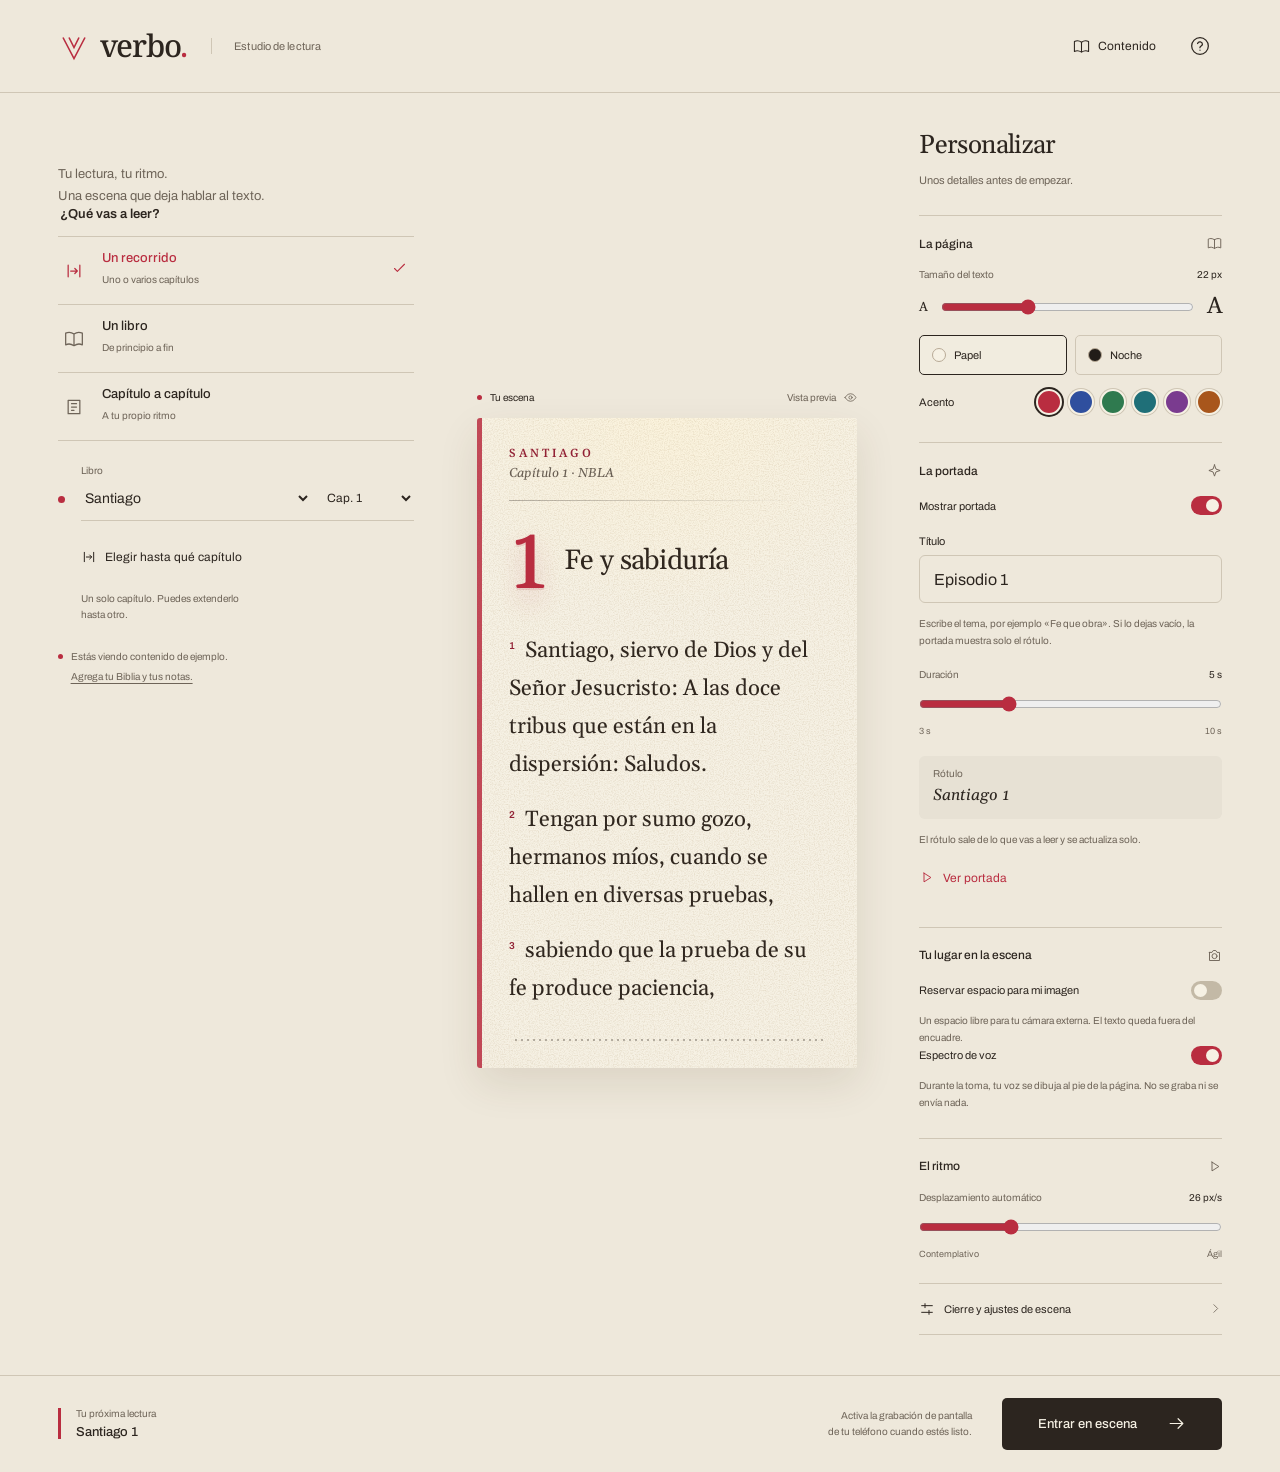
==== index.html @ 48a7d56b "feat: espectro de voz al pie y progreso en la cabecera Co-Authored-By: Claude Sonnet 5.5 <noreply@an" ====
<!doctype html><html lang="es" data-beasties-container><head><meta charset="utf-8"><title>Verbo — Estudio de lectura</title><base href="./"><meta name="viewport" content="width=device-width,initial-scale=1,viewport-fit=cover"><meta name="theme-color" content="#f6f1e4"><meta name="description" content="Prepara tu pasaje. Dale voz a la Palabra. Un estudio de lectura bíblica para tus videos."><link rel="icon" type="image/svg+xml" href="favicon.svg"><link rel="manifest" href="manifest.webmanifest"><link rel="apple-touch-icon" href="icon-180.png"><meta name="mobile-web-app-capable" content="yes"><meta name="apple-mobile-web-app-capable" content="yes"><meta name="apple-mobile-web-app-status-bar-style" content="black-translucent"><meta name="apple-mobile-web-app-title" content="Verbo"><style>:root{--paper:#f6f1e4;--ground:#eee8db;--panel:#e8e1d1;--ink:#2c251f;--muted:#6e6458;--red:#b92d40;--red-dark:#922235;--red-night:#e17581;--red-night-soft:#f2a0a9;--red-night-num:#f8b6bd;--rule:#cfc6b5;--gold:#bc8c31;--ui:"Archivo",Arial,sans-serif;--serif:"Gelasio",Georgia,serif;--display:"Noto Serif",Georgia,serif;--hebrew:"Noto Serif Hebrew","Noto Serif",Georgia,serif;--ease:cubic-bezier(.16,1,.3,1);color-scheme:light;font-family:var(--ui);color:var(--ink);background:var(--ground);font-synthesis:none;scrollbar-color:#b7aa96 var(--ground)}*{box-sizing:border-box}body{margin:0;-webkit-font-smoothing:antialiased}@media(prefers-reduced-motion:reduce){}@media(prefers-reduced-motion:reduce){*,*:before,*:after{animation:none!important;transition:none!important;scroll-behavior:auto!important}}</style><link rel="stylesheet" href="styles-ZHPUCOL4.css" media="print" onload="this.media='all'"><noscript><link rel="stylesheet" href="styles-ZHPUCOL4.css"></noscript></head><body><app-root></app-root><script src="main-DYTUU3TQ.js" type="module"></script></body></html>
---- styles-ZHPUCOL4.css ----
@font-face{font-family:"Noto Serif";font-style:normal;font-weight:100 900;font-display:swap;src:url("./media/noto-serif-latin-wght-normal-SE7LSV22.woff2") format("woff2");unicode-range:U+0000-00FF,U+0131,U+0152-0153,U+02BB-02BC,U+02C6,U+02DA,U+02DC,U+0304,U+0308,U+0329,U+2000-206F,U+20AC,U+2122,U+2191,U+2193,U+2212,U+2215,U+FEFF,U+FFFD}@font-face{font-family:"Noto Serif";font-style:normal;font-weight:100 900;font-display:swap;src:url("./media/noto-serif-greek-wght-normal-5PPLP64R.woff2") format("woff2");unicode-range:U+0370-0377,U+037A-037F,U+0384-038A,U+038C,U+038E-03A1,U+03A3-03FF}@font-face{font-family:"Noto Serif";font-style:normal;font-weight:100 900;font-display:swap;src:url("./media/noto-serif-greek-ext-wght-normal-QTA3JEB3.woff2") format("woff2");unicode-range:U+1F00-1FFF}@font-face{font-family:Archivo;font-style:normal;font-weight:100 900;font-stretch:62% 125%;font-display:swap;src:url("./media/archivo-latin-wdth-normal-R3FITQA7.woff2") format("woff2");unicode-range:U+0000-00FF,U+0131,U+0152-0153,U+02BB-02BC,U+02C6,U+02DA,U+02DC,U+0304,U+0308,U+0329,U+2000-206F,U+20AC,U+2122,U+2191,U+2193,U+2212,U+2215,U+FEFF,U+FFFD}@font-face{font-family:Gelasio;font-style:normal;font-weight:400;font-display:swap;src:url("./media/gelasio-latin-400-normal-KQNBTWJY.woff2") format("woff2");unicode-range:U+0000-00FF,U+0131,U+0152-0153,U+02BB-02BC,U+02C6,U+02DA,U+02DC,U+0304,U+0308,U+0329,U+2000-206F,U+20AC,U+2122,U+2191,U+2193,U+2212,U+2215,U+FEFF,U+FFFD}@font-face{font-family:Gelasio;font-style:normal;font-weight:400;font-display:swap;src:url("./media/gelasio-latin-ext-400-normal-OL4ZQ2QX.woff2") format("woff2");unicode-range:U+0100-02BA,U+02BD-02C5,U+02C7-02CC,U+02CE-02D7,U+02DD-02FF,U+0304,U+0308,U+0329,U+1D00-1DBF,U+1E00-1E9F,U+1EF2-1EFF,U+2020,U+20A0-20AB,U+20AD-20C0,U+2113,U+2C60-2C7F,U+A720-A7FF}@font-face{font-family:Gelasio;font-style:italic;font-weight:400;font-display:swap;src:url("./media/gelasio-latin-400-italic-H3NXEVYZ.woff2") format("woff2");unicode-range:U+0000-00FF,U+0131,U+0152-0153,U+02BB-02BC,U+02C6,U+02DA,U+02DC,U+0304,U+0308,U+0329,U+2000-206F,U+20AC,U+2122,U+2191,U+2193,U+2212,U+2215,U+FEFF,U+FFFD}@font-face{font-family:Gelasio;font-style:italic;font-weight:400;font-display:swap;src:url("./media/gelasio-latin-ext-400-italic-FOT74WO2.woff2") format("woff2");unicode-range:U+0100-02BA,U+02BD-02C5,U+02C7-02CC,U+02CE-02D7,U+02DD-02FF,U+0304,U+0308,U+0329,U+1D00-1DBF,U+1E00-1E9F,U+1EF2-1EFF,U+2020,U+20A0-20AB,U+20AD-20C0,U+2113,U+2C60-2C7F,U+A720-A7FF}@font-face{font-family:Gelasio;font-style:normal;font-weight:500 700;font-display:swap;src:url("./media/gelasio-latin-700-normal-DUEYCI6Z.woff2") format("woff2");unicode-range:U+0000-00FF,U+0131,U+0152-0153,U+02BB-02BC,U+02C6,U+02DA,U+02DC,U+0304,U+0308,U+0329,U+2000-206F,U+20AC,U+2122,U+2191,U+2193,U+2212,U+2215,U+FEFF,U+FFFD}@font-face{font-family:"Noto Serif Hebrew";font-style:normal;font-weight:100 900;font-display:swap;src:url("./media/noto-serif-hebrew-hebrew-wght-normal-XQ24VW7Z.woff2") format("woff2");unicode-range:U+0590-05FF,U+200C-2010,U+20AA,U+25CC,U+FB1D-FB4F}:root{--paper:#f6f1e4;--ground:#eee8db;--panel:#e8e1d1;--ink:#2c251f;--muted:#6e6458;--red:#b92d40;--red-dark:#922235;--red-night:#e17581;--red-night-soft:#f2a0a9;--red-night-num:#f8b6bd;--rule:#cfc6b5;--gold:#bc8c31;--ui:"Archivo",Arial,sans-serif;--serif:"Gelasio",Georgia,serif;--display:"Noto Serif",Georgia,serif;--hebrew:"Noto Serif Hebrew","Noto Serif",Georgia,serif;--ease:cubic-bezier(.16,1,.3,1);color-scheme:light;font-family:var(--ui);color:var(--ink);background:var(--ground);font-synthesis:none;scrollbar-color:#b7aa96 var(--ground)}*{box-sizing:border-box}body{margin:0;-webkit-font-smoothing:antialiased}button,input,select,textarea{font:inherit}button{color:inherit;border:0;background:none;padding:0;cursor:pointer;-webkit-tap-highlight-color:transparent}button:disabled{opacity:.4;cursor:not-allowed}a{color:inherit;text-underline-offset:4px}button,a,input,select,summary{touch-action:manipulation}button:focus-visible,a:focus-visible,input:focus-visible,select:focus-visible,summary:focus-visible,[tabindex]:focus-visible{outline:2px solid var(--red);outline-offset:4px}button:active:not(:disabled){transform:translateY(1px)}button{transition:background-color .18s,color .18s,transform .18s var(--ease)}::selection{background:#c88b3b45;color:var(--ink)}input{caret-color:var(--red);accent-color:var(--red)}p,h1,h2,h3{margin:0}h1,h2{text-wrap:balance}fieldset{margin:0;padding:0;border:0;min-width:0}select{appearance:auto;color:var(--ink);background:transparent;border:0;border-radius:0;cursor:pointer;min-height:44px;padding:0 20px 0 0;width:100%;font-size:14px}select option{background:var(--paper);color:var(--ink)}input[type=range]{width:100%;height:24px;margin:0;cursor:pointer;background:transparent;accent-color:var(--red)}input[type=checkbox]{width:17px;height:17px;margin:0;flex:none}input[type=text]{width:100%;min-height:48px;background:transparent;border:1px solid var(--rule);padding:10px 14px;border-radius:6px;color:var(--ink)}.icon-button{width:44px;height:44px;display:inline-flex;align-items:center;justify-content:center;border-radius:50%;flex:none}.icon-button:hover{background:#2c251f09}.text-button{display:inline-flex;align-items:center;justify-content:center;gap:9px;font-size:12px;min-height:44px}.text-button:hover{color:var(--red)}.primary{min-height:52px;padding:0 24px;display:inline-flex;align-items:center;justify-content:center;gap:30px;background:var(--ink);color:var(--paper);border-radius:5px;font-size:13px;font-weight:500}.primary:hover:not(:disabled){background:var(--red-dark)}.primary v-icon{width:19px;height:19px}.full-width{width:100%}.spacious{margin-top:24px!important}.studio{min-height:100dvh;display:flex;flex-direction:column}.studio-header{display:flex;align-items:center;justify-content:space-between;gap:24px;padding:24px 4.5%;border-bottom:1px solid var(--rule);min-height:90px}.brand{display:flex;align-items:center;gap:10px;color:var(--ink);text-decoration:none;font:500 31px/.9 var(--display);letter-spacing:-.04em}.brand-mark{width:32px;height:35px;color:var(--red);display:flex;align-items:center}.brand-mark svg{width:100%;height:100%}.brand-dot{color:var(--red)}.brand-description{font:400 11px/1.5 var(--ui);letter-spacing:.01em;border-left:1px solid var(--rule);margin-left:14px;padding-left:22px;color:var(--muted)}.studio-header nav{display:flex;align-items:center;gap:22px}.content-nav{gap:8px}.content-nav v-icon{width:17px;height:17px}.workbench{width:min(1310px,91%);margin:0 auto;flex:1;display:grid;grid-template-columns:minmax(250px,1fr) minmax(300px,380px) minmax(235px,.85fr);gap:clamp(32px,4.9vw,80px);align-items:center;padding:32px 0 40px}.prepare{align-self:start;padding-top:20px}h1{font:400 50px/1.12 var(--display);letter-spacing:-.035em}h1 em{font-family:var(--serif);font-weight:400;color:var(--red)}.intro{font:400 13px/1.7 var(--ui);color:var(--muted);margin-top:18px}.intro-art{height:105px;max-width:280px;margin:0 0 7px -25px}.mode-field legend{font-size:13px;font-weight:600;margin-bottom:15px}.reading-modes{display:flex;flex-direction:column;border-top:1px solid var(--rule)}.reading-modes>button{position:relative;display:grid;grid-template-columns:26px 1fr 22px;gap:4px 12px;text-align:left;padding:14px 6px;border-bottom:1px solid var(--rule);min-height:68px}.reading-modes>button>v-icon{grid-row:span 2;align-self:center;color:var(--muted);width:20px;height:20px}.reading-modes>button>span:not(.mode-check){font-size:13px;font-weight:500}.reading-modes>button>small{font-size:10px;color:var(--muted);grid-column:2}.reading-modes>button:hover{background:#f6f1e460}.reading-modes>button.selected>v-icon,.reading-modes>button.selected>span{color:var(--red)}.mode-check{position:absolute;right:6px;top:23px;color:var(--red)}.mode-check v-icon{width:17px;height:17px}.passage-fields{margin-top:24px}.passage-row{position:relative;display:flex;gap:16px;align-items:center}.passage-row+.passage-row{margin-top:10px}.route-dot{width:7px;height:7px;border-radius:50%;background:var(--red);flex:none;margin-top:12px}.end-dot{background:transparent;border:1px solid var(--red)}.passage-row:first-child:has(+.passage-row):after{content:"";position:absolute;left:3px;top:calc(50% + 13px);height:calc(100% - 5px);border-left:1px dashed #b8a791}.passage-field{min-width:0;flex:1}.range-add{margin:14px 0 0 23px;display:inline-flex;align-items:center;gap:8px;min-height:44px}.range-add v-icon{width:16px;height:16px}.range-remove{margin-top:12px;color:var(--muted)}.range-remove v-icon{width:16px;height:16px}.passage-field>label{display:block;font-size:10px;color:var(--muted)}.book-chapter{display:flex;gap:12px;border-bottom:1px solid var(--rule)}.book-chapter select:first-child{flex:1;min-width:0}.book-chapter select:nth-child(2){width:91px;flex:none;font-size:12px}.selection-note{font-size:10px;line-height:1.6;color:var(--muted);margin:12px 0 0 23px;max-width:29ch}.field-error{font-size:12px;line-height:1.5;color:var(--red-dark);margin:12px 0;padding:10px 12px;background:#bd30420a;border:1px solid #bd304244;border-radius:5px}.demo-note{display:flex;align-items:start;gap:8px;margin-top:26px;color:var(--muted);font-size:10px;line-height:1.6}.demo-note .status-dot{margin-top:5px}.demo-note button{display:block;text-decoration:underline;text-underline-offset:3px;min-height:24px}.status-dot{display:inline-block;flex:none;width:5px;height:5px;border-radius:50%;background:var(--red)}.stage-column{min-width:0;align-self:center}.preview-caption{display:flex;align-items:center;justify-content:space-between;color:var(--muted);font-size:10px;margin:0 0 14px}.preview-caption>span{display:flex;gap:8px;align-items:center}.preview-caption>span:first-child{color:var(--ink)}.preview-caption v-icon{width:13px;height:13px}.preview-frame{position:relative;height:min(650px,calc(100dvh - 245px));min-height:520px;background:var(--paper);box-shadow:0 16px 40px #4a36121c;border-radius:3px;overflow:hidden}.preview-footnote{display:flex;align-items:center;justify-content:center;gap:7px;text-align:center;font:400 10px/1.5 var(--ui);color:var(--muted);margin-top:18px}.preview-footnote v-icon{width:13px;height:13px;color:var(--gold)}.scene-settings{align-self:center;padding-top:4px}.scene-settings>h2{font:400 26px/1.3 var(--serif);letter-spacing:-.025em}.settings-intro{font-size:11px;color:var(--muted);margin-top:9px;line-height:1.5}.setting-group{margin-top:27px;border-top:1px solid var(--rule);padding-top:20px}.group-heading{display:flex;align-items:center;justify-content:space-between;margin-bottom:18px}.group-heading h3{font-size:12px;font-weight:500}.group-heading v-icon{width:15px;height:15px;color:var(--muted)}.range-label{display:flex;justify-content:space-between;align-items:center;gap:10px;font-size:10px;margin:0 0 12px;color:var(--muted)}output{color:var(--ink);font-size:10px;font-variant-numeric:tabular-nums;white-space:nowrap}.font-range{display:flex;align-items:center;gap:13px}.font-range>span:first-child{font:400 13px var(--serif)}.font-range>span:last-child{font:400 23px var(--serif)}.theme-choice{display:flex;gap:8px;margin-top:14px}.theme-choice button{display:flex;align-items:center;gap:8px;min-height:40px;flex:1;padding:8px 12px;font-size:11px;border:1px solid var(--rule);border-radius:5px}.theme-choice .selected{border-color:var(--ink);background:#f6f1e450}.theme-swatch{width:14px;height:14px;display:inline-block;border-radius:50%;border:1px solid #b8aa96}.paper-swatch{background:var(--paper)}.night-swatch{background:#211c18}.accent-choice{display:flex;align-items:center;justify-content:space-between;gap:12px;margin-top:14px;font-size:11px}.accent-swatches{display:flex;gap:6px}.accent-swatches button{width:26px;height:26px;padding:0;border-radius:50%;background:var(--swatch);border:2px solid var(--paper);box-shadow:0 0 0 1px var(--rule);cursor:pointer;transition:box-shadow .2s var(--ease)}.accent-swatches button.selected{box-shadow:0 0 0 2px var(--ink)}.switch-label{display:flex;align-items:center;justify-content:space-between;gap:16px;font-size:11px;line-height:1.5;cursor:pointer}.switch{appearance:none;width:31px!important;height:19px!important;background:#c3b9a6;border-radius:20px;position:relative;border:0;cursor:pointer}.switch:after{content:"";position:absolute;left:3px;top:3px;width:13px;height:13px;border-radius:50%;background:var(--paper);transition:transform .2s var(--ease)}.switch:checked{background:var(--red)}.switch:checked:after{transform:translate(12px)}.small-note{font-size:10px;line-height:1.7;color:var(--muted);margin-top:12px}.range-ends{display:flex;justify-content:space-between;margin-top:7px;color:var(--muted);font-size:9px}.more-settings{border-top:1px solid var(--rule);border-bottom:1px solid var(--rule);margin-top:24px;display:flex;align-items:center;justify-content:space-between;width:100%;padding:17px 0;font-size:11px;gap:8px}.more-settings>span{display:flex;gap:9px;align-items:center}.more-settings v-icon{width:16px;height:16px}.more-settings>v-icon{width:13px;height:13px;color:var(--muted)}.more-settings:hover{color:var(--red)}.frame-controls{display:flex;align-items:center;gap:20px;margin:20px 0}.corner-picker{display:grid;grid-template-columns:1fr 1fr;gap:4px;width:60px;flex:none}.corner-picker button{height:26px;border:1px solid var(--rule);border-radius:3px;position:relative}.corner-picker button span{width:7px;height:7px;background:#b4a895;position:absolute;top:4px;left:4px;border-radius:50%}.corner-picker button:nth-child(2n) span{left:auto;right:4px}.corner-picker button:nth-child(n+3) span{top:auto;bottom:4px}.corner-picker button.selected{border-color:var(--red)}.corner-picker button.selected span{background:var(--red)}.shape-options{display:flex;flex-direction:column;gap:4px;font-size:10px}.shape-options button{text-align:left;min-height:26px;padding:0 8px;border:1px solid transparent;border-radius:3px}.shape-options .selected{border-color:var(--rule);color:var(--red)}.check-label{display:flex;align-items:center;gap:10px;font-size:11px;line-height:1.5;cursor:pointer;margin-top:12px}.studio-footer{border-top:1px solid var(--rule);padding:22px 4.5%;display:flex;align-items:center;justify-content:space-between;gap:28px}.session-summary{display:flex;align-items:center;gap:15px;font-size:10px;color:var(--muted)}.session-rule{width:3px;height:31px;background:var(--red)}.session-summary strong{display:block;font-size:13px;font-weight:500;color:var(--ink);margin-top:6px}.start-actions{display:flex;align-items:center;gap:30px}.start-actions>p{font-size:10px;line-height:1.6;color:var(--muted);text-align:right}.start-button{min-width:220px;gap:30px}.loading-state,.empty-state{height:100%;display:flex;align-items:center;justify-content:center;flex-direction:column;gap:20px;padding:30px;text-align:center}.empty-state>v-icon{color:var(--red);width:30px;height:30px}.empty-state h2{font:400 28px/1.2 var(--serif)}.empty-state p,.loading-state p{font-size:12px;line-height:1.7;color:var(--muted)}.loading-line{display:block;width:60px;height:2px;background:var(--red);animation:load-line 1.4s ease-in-out infinite}.in-scene{height:100dvh;min-height:0;overflow:hidden}.in-scene>.studio-header,.in-scene .prepare,.in-scene .scene-settings,.in-scene>.studio-footer,.in-scene .preview-caption,.in-scene .preview-footnote{display:none}.in-scene .workbench{display:block;padding:0;margin:0;width:100%;height:100%;min-height:0}.in-scene .stage-column{height:100%}.preview-frame.recording{margin:0;position:fixed;inset:0;z-index:30;min-height:0;width:100%;height:100dvh;border-radius:0;box-shadow:none}.recording v-reader{height:100%;display:block}.scene-controls{position:absolute;inset:0;pointer-events:none;opacity:0;transition:opacity .3s var(--ease);z-index:40}.scene-controls.visible{opacity:1}.scene-controls.visible .scene-topbar,.scene-controls.visible .scene-dock{pointer-events:auto}.scene-topbar{position:absolute;top:0;left:0;right:0;display:flex;align-items:center;justify-content:space-between;padding:10px calc(var(--rib-edge) + var(--rib-w) * 2 + 10px) 10px 20px;background:var(--paper);border-bottom:1px solid var(--rule);font-size:12px}.ribbons-left .scene-topbar{padding-right:20px;padding-left:calc(var(--rib-edge) + var(--rib-w) * 2 + 10px)}.scene-topbar .text-button{font-size:12px}.scene-topbar .text-button v-icon{width:16px;height:16px}.scene-dock{position:absolute;bottom:0;left:50%;transform:translate(-50%);width:min(100%,420px);padding:10px 16px calc(12px + env(safe-area-inset-bottom));background:var(--paper);box-shadow:0 -8px 35px #30231a12}.tool-strip{display:flex;align-items:stretch;gap:8px}.tool-strip>button{flex:1 1 0;display:flex;flex-direction:column;align-items:center;justify-content:center;gap:6px;min-height:62px;padding:8px 6px;border:1px solid var(--rule);border-radius:7px;font-size:12px;line-height:1.2;color:var(--muted)}.tool-strip>button:hover:not(:disabled){color:var(--ink);background:color-mix(in srgb,var(--red) 4%,transparent)}.tool-strip>button.active{color:var(--red);border-color:var(--red);background:color-mix(in srgb,var(--red) 7%,transparent)}.tool-strip>button:disabled{opacity:.5}.tool-strip v-icon{width:21px;height:21px}.original-glyph{font:400 24px/1 var(--display);height:21px;display:inline-flex;align-items:center;white-space:nowrap}.original-tool{font:400 28px/.8 var(--display);height:21px;display:inline-flex;align-items:center}.chosen-count{margin:10px 0 0;display:flex;align-items:center;justify-content:center;gap:7px;font-size:12px;color:var(--ink)}.chosen-count v-icon{width:13px;height:13px;color:var(--gold)}.chosen-count strong{font-weight:600;font-variant-numeric:tabular-nums}.press-hint{margin:10px 0 0;text-align:center;font-size:12px;line-height:1.4;color:var(--muted);text-wrap:balance}.press-hint+.press-hint{margin-top:2px}.chapter-nav{border-top:1px solid var(--rule);margin-top:5px;padding-top:5px;display:flex;align-items:center;justify-content:space-between}.chapter-nav .icon-button{width:44px;height:44px}.end-take{display:flex;align-items:center;gap:9px;min-height:44px;padding-inline:8px;font-size:12px;color:var(--muted)}.tiny-square{width:6px;height:6px;background:var(--red);border-radius:1px}.countdown-overlay{position:absolute;inset:0;z-index:50;background:var(--paper);display:flex;align-items:center;justify-content:center;flex-direction:column;gap:20px}.countdown-number{font:400 110px/1 var(--display);color:var(--red);font-variant-numeric:tabular-nums;animation:count-in .6s var(--ease) both}@keyframes count-in{0%{opacity:0;transform:scale(1.16);filter:blur(10px)}to{opacity:1;transform:none;filter:blur(0)}}.countdown-overlay.dissolving{background:transparent;pointer-events:none}.countdown-overlay.dissolving .countdown-number{animation:count-dissolve .75s cubic-bezier(.4,0,.6,1) both}.countdown-overlay.dissolving p,.countdown-overlay.dissolving .text-button{opacity:0;transition:opacity .25s linear}@keyframes count-dissolve{0%{opacity:1;color:var(--red);transform:none;filter:blur(0)}40%{opacity:.6;color:var(--gold)}to{opacity:0;color:#e8c46a;transform:scale(1.9) translateY(-8%);filter:blur(24px)}}@media(prefers-reduced-motion:reduce){.countdown-number,.countdown-overlay.dissolving .countdown-number{animation-name:count-fade}@keyframes count-fade{0%{opacity:0}to{opacity:1}}.countdown-overlay.dissolving .countdown-number{animation:count-fade-out .9s linear both}@keyframes count-fade-out{to{opacity:0}}}.countdown-overlay p{font:italic 20px var(--serif)}.countdown-overlay .text-button{position:absolute;bottom:40px;color:var(--muted)}.ending-screen{position:absolute;inset:0;background:var(--paper);z-index:35;overflow:hidden;animation:ending-in .9s cubic-bezier(.4,0,.2,1) both}@keyframes ending-in{0%{opacity:0}to{opacity:1}}@media(prefers-reduced-motion:reduce){.ending-screen{animation:ending-in .9s linear both!important}}.preview-frame.is-finished v-particles{z-index:36}.ending-actions{position:absolute;bottom:32px;left:20px;right:20px;display:flex;justify-content:center;flex-wrap:wrap;gap:20px;opacity:0;pointer-events:none;transition:opacity .25s}.ending-actions.visible{opacity:1;pointer-events:auto}.fade-veil{position:absolute;inset:0;z-index:60;background:#000;opacity:0;animation:fade-veil-in var(--fade-ms,6s) cubic-bezier(.45,0,.55,1) forwards;cursor:default}.fade-veil.black{opacity:1;animation:none}@keyframes fade-veil-in{0%{opacity:0}to{opacity:1}}.dark-scene{color:var(--ink);--paper:#211c18;--ink:#eee4d2;--muted:#b6aa98;--rule:#564a3c;--red:var(--red-night) }.dark-scene .scene-dock{box-shadow:0 -8px 35px #0003}dialog{color:var(--ink);background:var(--paper);padding:0;width:min(480px,calc(100% - 28px));max-height:calc(100dvh - 40px);border:0;border-radius:12px;box-shadow:0 18px 80px #21160f36;overscroll-behavior:contain}dialog::backdrop{background:#21180f70}.dialog-heading{display:flex;align-items:center;justify-content:space-between;gap:20px;padding:22px 25px 16px;border-bottom:1px solid var(--rule)}.dialog-heading h2{font:400 28px/1.2 var(--serif);letter-spacing:-.03em}.dialog-heading .icon-button{width:36px;height:36px}.dialog-body{padding:24px 28px 30px}.dialog-intro{font:400 14px/1.7 var(--serif);color:var(--muted);margin-bottom:26px}.field-label{display:block;font-size:11px;margin:22px 0 10px}.dialog-body>select{border-bottom:1px solid var(--rule);font-size:12px;padding-right:15px}.message-presets{display:flex;gap:7px;margin-top:10px}.message-presets button{font-size:10px;min-height:33px;padding:0 12px;border:1px solid var(--rule);border-radius:30px}.message-presets button:hover{border-color:var(--red);color:var(--red)}.content-status{display:flex;gap:14px;align-items:center;padding:14px 0 22px;border-bottom:1px solid var(--rule);margin-bottom:18px}.content-status>v-icon{width:23px;height:23px;color:var(--red)}.content-status strong{display:block;font-size:12px;font-weight:500}.content-status span{display:block;font-size:10px;margin-top:7px;color:var(--muted)}.upload-field{display:flex;gap:15px;align-items:center;position:relative;min-height:70px;border:1px dashed #b8aa93;border-radius:6px;padding:14px 18px;margin-top:12px;cursor:pointer}.upload-field:hover{border-color:var(--red)}.upload-field:focus-within{outline:2px solid var(--red);outline-offset:3px}.upload-field strong{font-size:12px;font-weight:500;display:block}.upload-field small{display:block;margin-top:7px;font-size:10px;color:var(--muted)}.upload-field input{position:absolute;inset:0;opacity:0;width:100%;cursor:pointer}.upload-field>.original-tool{width:20px;justify-content:center;color:var(--red)}code{overflow-wrap:anywhere;font-size:10px}.dialog-body details{margin-top:22px;border-top:1px solid var(--rule);padding-top:18px;font-size:11px}.dialog-body summary{cursor:pointer;min-height:32px}.dialog-body pre{white-space:pre-wrap;overflow-wrap:anywhere;font-size:10px;line-height:1.6;padding:15px;background:var(--ground);border-radius:4px}.dialog-body details a{display:block;min-height:34px;color:var(--red)}.attribution{font-size:9px}.help-steps{margin:0;padding-left:20px;display:grid;gap:22px}.help-steps li{padding-left:6px;font-size:12px;color:var(--red)}.help-steps strong{font-weight:500;color:var(--ink)}.help-steps p{color:var(--muted);font-size:12px;line-height:1.7;margin-top:7px}.help-tip{display:flex;gap:12px;border-top:1px solid var(--rule);margin-top:26px;padding-top:20px;font-size:11px;line-height:1.7;color:var(--muted)}.help-tip v-icon{color:var(--red);margin-top:2px}.original-dialog{width:min(430px,calc(100% - 36px));text-align:center;overflow-wrap:anywhere}.note-close{position:absolute;top:12px;right:12px}.original-content{padding:42px 30px 32px}.note-reference{font:500 10px var(--ui);color:var(--muted)}.original-content h2{font:400 22px var(--serif);margin-top:18px}.original-word{font:400 38px/1.4 var(--display);color:var(--red);margin-top:25px}.original-word[lang=he]{font:400 44px/1.9 var(--hebrew);letter-spacing:0;unicode-bidi:isolate;text-align:center;margin-top:14px;padding-block:4px;overflow:visible;font-feature-settings:"mark" 1,"mkmk" 1}.transliteration{font:italic 17px var(--serif);color:var(--muted);margin-top:8px}.note-meaning{border-top:1px solid var(--rule);margin-top:25px;padding-top:23px;font:400 18px/1.4 var(--serif)}.note-context{font:400 14px/1.75 var(--serif);margin-top:18px;color:var(--muted);text-align:left}.note-bottom{display:block;margin-top:30px;font:400 10px var(--ui);color:var(--muted)}.toast-region{position:fixed;left:16px;right:16px;bottom:25px;z-index:100;display:flex;justify-content:center;pointer-events:none}.toast{background:var(--ink);color:var(--paper);border-radius:8px;padding:15px 20px;font-size:12px;max-width:460px;display:flex;align-items:center;gap:12px;line-height:1.5;box-shadow:0 8px 30px #21160f20}.toast v-icon{width:17px;height:17px}@keyframes load-line{50%{transform:scaleX(.3);opacity:.4}}@media(min-width:1550px){.workbench{gap:90px;max-width:1400px;grid-template-columns:1fr 400px .85fr}.preview-frame{height:690px}h1{font-size:57px}}@media(max-width:1100px)and (min-width:701px){.workbench{grid-template-columns:minmax(260px,1fr) minmax(310px,380px);max-width:850px;gap:32px 55px}.scene-settings{grid-column:1/-1;display:grid;grid-template-columns:repeat(3,1fr);gap:0 28px;padding-bottom:20px}.scene-settings>h2,.settings-intro{display:none}.setting-group{margin-top:0}.more-settings{grid-column:1/-1;margin-top:20px;padding:15px 0}.studio-footer{position:sticky;bottom:0;background:var(--ground);z-index:10}.preview-frame{height:620px}.prepare{padding-top:0}}@media(max-width:700px){.studio-header{min-height:77px;padding:17px 22px}.brand{font-size:28px;gap:7px}.brand-mark{width:27px;height:30px}.brand-description{display:none}.studio-header nav{gap:6px}.content-nav{font-size:10px;gap:7px}.content-nav v-icon{width:16px;height:16px}.studio-header .icon-button{width:36px;height:36px}.workbench{display:flex;flex-direction:column;gap:30px;width:100%;padding:30px 24px 36px}.prepare{width:100%;padding:0;position:relative}h1{font-size:40px;line-height:1.17;max-width:260px}.intro{font-size:12px;margin-top:15px;line-height:1.6}.intro-art{position:absolute;right:-24px;top:30px;width:175px;height:105px;opacity:.8;margin:0;pointer-events:none}.mode-field{margin-top:34px}.mode-field legend{font-size:12px;margin-bottom:14px}.reading-modes{display:grid;grid-template-columns:1fr 1fr 1.12fr;border:1px solid var(--rule);border-radius:7px;overflow:hidden}.reading-modes>button{display:flex;flex-direction:column;align-items:flex-start;justify-content:center;padding:13px 10px;gap:9px;min-height:86px;border:0;border-right:1px solid var(--rule)}.reading-modes>button:last-child{border-right:0}.reading-modes>button>v-icon{align-self:flex-start;width:18px;height:18px}.reading-modes>button>span:not(.mode-check){font-size:10px;line-height:1.3}.reading-modes>button>small{display:none}.reading-modes>button.selected{background:#f6f1e4c0}.reading-modes .mode-check{top:14px;right:8px}.reading-modes .mode-check v-icon{width:12px;height:12px}.passage-fields{margin-top:22px}.book-chapter{gap:20px}.book-chapter select{font-size:14px}.book-chapter select:nth-child(2){width:100px}.passage-row+.passage-row{margin-top:14px}.selection-note{font-size:10px;max-width:none;margin-top:12px}.demo-note{margin-top:20px;font-size:12px}.demo-note p>button{display:inline;margin-left:4px;min-height:24px}.stage-column{width:100%;max-width:390px;padding-top:12px;border-top:1px solid var(--rule)}.preview-caption{font-size:10px;margin-top:9px}.preview-frame{height:560px;min-height:0;margin-inline:10px}.preview-footnote{font-size:9px;margin-top:16px}.scene-settings{width:100%;padding-top:18px}.scene-settings>h2{font-size:26px}.settings-intro{font-size:11px}.setting-group{margin-top:23px}.group-heading h3{font-size:12px}.range-label{font-size:11px}.font-range{gap:18px}.theme-choice button{min-height:44px;font-size:12px}.switch-label{font-size:12px}.small-note{font-size:11px}.range-ends{font-size:10px}.check-label{font-size:12px}.corner-picker{width:88px;gap:6px}.corner-picker button{height:40px}.corner-picker button span{width:9px;height:9px;top:6px;left:6px}.corner-picker button:nth-child(2n) span{right:6px}.corner-picker button:nth-child(n+3) span{bottom:6px}.shape-options{font-size:12px;gap:8px}.shape-options button{min-height:36px;padding:0 14px}.more-settings{font-size:12px;padding-block:19px}.studio-footer{position:sticky;bottom:0;z-index:15;padding:14px 20px calc(14px + env(safe-area-inset-bottom));background:var(--ground);gap:12px}.session-summary{font-size:9px;gap:9px;min-width:0}.session-rule{width:2px;height:29px;flex:none}.session-summary strong{font-size:11px;line-height:1.3;max-width:145px}.start-actions{flex:none}.start-actions>p{display:none}.start-button{min-width:0;min-height:48px;padding:0 16px;font-size:11px;gap:16px}.start-button v-icon{width:16px;height:16px}.in-scene .stage-column{padding:0;border:0;max-width:none}.scene-topbar{padding:8px calc(var(--rib-edge) + var(--rib-w) * 2 + 8px) 8px 12px}.scene-topbar>span{font-size:11px}.scene-dock{width:100%;max-width:420px;padding-inline:18px}.dialog-heading{padding:20px 20px 15px}.dialog-heading h2{font-size:26px}.dialog-body{padding:20px 23px 26px}.dialog-intro{font-size:14px}.field-label{font-size:12px}.dialog-body>select{font-size:12px}.dialog-body .check-label{font-size:12px}.toast{font-size:11px;padding:13px 15px}}@media(max-width:359px){.workbench{padding-inline:18px}h1{font-size:36px}.intro-art{width:140px;right:-18px}.reading-modes>button{padding-inline:8px}.reading-modes>button>span:not(.mode-check){font-size:9px}.studio-footer{padding-inline:14px}.session-summary strong{max-width:110px;font-size:10px}.start-button{padding-inline:13px;font-size:10px;gap:10px}.preview-frame{margin-inline:0}}@media(prefers-reduced-motion:reduce){*,*:before,*:after{animation:none!important;transition:none!important;scroll-behavior:auto!important}.fade-veil:not(.black){animation:fade-veil-in var(--fade-ms,6s) cubic-bezier(.45,0,.55,1) forwards!important}}.preview-frame{--rib-form:32px;--rib-hform:51px;--rib-edge:16px;--rib-w:calc(var(--rib-form) + 8px);--rib-h:calc(var(--rib-hform) + 14px) }.ribbon{position:absolute;top:0;width:var(--rib-w);height:var(--rib-h);padding:0;color:var(--paper);z-index:45;isolation:isolate}.control-ribbon{right:var(--rib-edge)}.play-ribbon{right:calc(var(--rib-edge) + var(--rib-w));filter:drop-shadow(1px 0 0 var(--gold)) drop-shadow(-1px 0 0 var(--gold)) drop-shadow(0 1px 0 var(--gold))}.ribbons-left .control-ribbon{right:auto;left:var(--rib-edge)}.ribbons-left .play-ribbon{right:auto;left:calc(var(--rib-edge) + var(--rib-w))}.ribbon:before{content:"";position:absolute;top:0;left:50%;width:var(--rib-form);height:var(--rib-hform);margin-left:calc(var(--rib-form) / -2);background:var(--red);clip-path:polygon(0 0,100% 0,100% 100%,50% 88%,0 100%);transform-origin:top;transition:transform .3s var(--ease);z-index:-1}.play-ribbon:before{background:var(--ink)}.ribbon:hover:before,.ribbon.active:before{transform:scaleY(1.12)}.ribbon v-icon{position:absolute;left:50%;top:calc(var(--rib-hform) * .33);width:15px;height:15px;margin-left:-7.5px}.play-ribbon v-icon{margin-left:-6.5px}.play-ribbon.active v-icon{margin-left:-7.5px}@media(max-width:700px){.preview-frame{--rib-form:29px;--rib-hform:45px;--rib-edge:12px }}.sr-only{position:absolute;width:1px;height:1px;padding:0;margin:-1px;overflow:hidden;clip-path:inset(50%);white-space:nowrap;border:0}.preview-frame v-particles{z-index:20}.intro-field-label{margin:20px 0 8px}.intro-duration{margin:20px 0 12px}.intro-label{display:flex;flex-direction:column;gap:5px;margin-top:20px;padding:12px 14px;border-radius:6px;background:#2c251f09;min-width:0}.intro-label-name{font-size:10px;color:var(--muted)}.intro-label-text{font:italic 400 16px/1.4 var(--serif);color:var(--ink);overflow-wrap:anywhere}.intro-label-text.is-empty{color:var(--muted)}.preview-intro{margin-top:8px;justify-content:flex-start;color:var(--red)}.preview-intro v-icon{width:15px;height:15px}.preview-intro:hover{color:var(--red-dark)}.preview-intro:disabled{color:var(--muted);opacity:.6;cursor:default}.intro-stage{position:absolute;inset:0;z-index:15;overflow:hidden;--stage-paper:#f6f1e4 }.intro-stage.night{--stage-paper:#211c18 }.intro-cover{position:absolute;inset:0;background:var(--stage-paper);transition:opacity .75s cubic-bezier(.4,0,.2,1)}.intro-cover.lifted{opacity:0}@media(prefers-reduced-motion:reduce){.intro-cover{transition:opacity .9s linear!important}}@media(max-width:700px){.intro-label-name,.preview-intro{font-size:12px}.intro-label-name{font-size:11px}.intro-label-text{font-size:17px}}
---- styles-ZHPUCOL4.css ----
@font-face{font-family:"Noto Serif";font-style:normal;font-weight:100 900;font-display:swap;src:url("./media/noto-serif-latin-wght-normal-SE7LSV22.woff2") format("woff2");unicode-range:U+0000-00FF,U+0131,U+0152-0153,U+02BB-02BC,U+02C6,U+02DA,U+02DC,U+0304,U+0308,U+0329,U+2000-206F,U+20AC,U+2122,U+2191,U+2193,U+2212,U+2215,U+FEFF,U+FFFD}@font-face{font-family:"Noto Serif";font-style:normal;font-weight:100 900;font-display:swap;src:url("./media/noto-serif-greek-wght-normal-5PPLP64R.woff2") format("woff2");unicode-range:U+0370-0377,U+037A-037F,U+0384-038A,U+038C,U+038E-03A1,U+03A3-03FF}@font-face{font-family:"Noto Serif";font-style:normal;font-weight:100 900;font-display:swap;src:url("./media/noto-serif-greek-ext-wght-normal-QTA3JEB3.woff2") format("woff2");unicode-range:U+1F00-1FFF}@font-face{font-family:Archivo;font-style:normal;font-weight:100 900;font-stretch:62% 125%;font-display:swap;src:url("./media/archivo-latin-wdth-normal-R3FITQA7.woff2") format("woff2");unicode-range:U+0000-00FF,U+0131,U+0152-0153,U+02BB-02BC,U+02C6,U+02DA,U+02DC,U+0304,U+0308,U+0329,U+2000-206F,U+20AC,U+2122,U+2191,U+2193,U+2212,U+2215,U+FEFF,U+FFFD}@font-face{font-family:Gelasio;font-style:normal;font-weight:400;font-display:swap;src:url("./media/gelasio-latin-400-normal-KQNBTWJY.woff2") format("woff2");unicode-range:U+0000-00FF,U+0131,U+0152-0153,U+02BB-02BC,U+02C6,U+02DA,U+02DC,U+0304,U+0308,U+0329,U+2000-206F,U+20AC,U+2122,U+2191,U+2193,U+2212,U+2215,U+FEFF,U+FFFD}@font-face{font-family:Gelasio;font-style:normal;font-weight:400;font-display:swap;src:url("./media/gelasio-latin-ext-400-normal-OL4ZQ2QX.woff2") format("woff2");unicode-range:U+0100-02BA,U+02BD-02C5,U+02C7-02CC,U+02CE-02D7,U+02DD-02FF,U+0304,U+0308,U+0329,U+1D00-1DBF,U+1E00-1E9F,U+1EF2-1EFF,U+2020,U+20A0-20AB,U+20AD-20C0,U+2113,U+2C60-2C7F,U+A720-A7FF}@font-face{font-family:Gelasio;font-style:italic;font-weight:400;font-display:swap;src:url("./media/gelasio-latin-400-italic-H3NXEVYZ.woff2") format("woff2");unicode-range:U+0000-00FF,U+0131,U+0152-0153,U+02BB-02BC,U+02C6,U+02DA,U+02DC,U+0304,U+0308,U+0329,U+2000-206F,U+20AC,U+2122,U+2191,U+2193,U+2212,U+2215,U+FEFF,U+FFFD}@font-face{font-family:Gelasio;font-style:italic;font-weight:400;font-display:swap;src:url("./media/gelasio-latin-ext-400-italic-FOT74WO2.woff2") format("woff2");unicode-range:U+0100-02BA,U+02BD-02C5,U+02C7-02CC,U+02CE-02D7,U+02DD-02FF,U+0304,U+0308,U+0329,U+1D00-1DBF,U+1E00-1E9F,U+1EF2-1EFF,U+2020,U+20A0-20AB,U+20AD-20C0,U+2113,U+2C60-2C7F,U+A720-A7FF}@font-face{font-family:Gelasio;font-style:normal;font-weight:500 700;font-display:swap;src:url("./media/gelasio-latin-700-normal-DUEYCI6Z.woff2") format("woff2");unicode-range:U+0000-00FF,U+0131,U+0152-0153,U+02BB-02BC,U+02C6,U+02DA,U+02DC,U+0304,U+0308,U+0329,U+2000-206F,U+20AC,U+2122,U+2191,U+2193,U+2212,U+2215,U+FEFF,U+FFFD}@font-face{font-family:"Noto Serif Hebrew";font-style:normal;font-weight:100 900;font-display:swap;src:url("./media/noto-serif-hebrew-hebrew-wght-normal-XQ24VW7Z.woff2") format("woff2");unicode-range:U+0590-05FF,U+200C-2010,U+20AA,U+25CC,U+FB1D-FB4F}:root{--paper:#f6f1e4;--ground:#eee8db;--panel:#e8e1d1;--ink:#2c251f;--muted:#6e6458;--red:#b92d40;--red-dark:#922235;--red-night:#e17581;--red-night-soft:#f2a0a9;--red-night-num:#f8b6bd;--rule:#cfc6b5;--gold:#bc8c31;--ui:"Archivo",Arial,sans-serif;--serif:"Gelasio",Georgia,serif;--display:"Noto Serif",Georgia,serif;--hebrew:"Noto Serif Hebrew","Noto Serif",Georgia,serif;--ease:cubic-bezier(.16,1,.3,1);color-scheme:light;font-family:var(--ui);color:var(--ink);background:var(--ground);font-synthesis:none;scrollbar-color:#b7aa96 var(--ground)}*{box-sizing:border-box}body{margin:0;-webkit-font-smoothing:antialiased}button,input,select,textarea{font:inherit}button{color:inherit;border:0;background:none;padding:0;cursor:pointer;-webkit-tap-highlight-color:transparent}button:disabled{opacity:.4;cursor:not-allowed}a{color:inherit;text-underline-offset:4px}button,a,input,select,summary{touch-action:manipulation}button:focus-visible,a:focus-visible,input:focus-visible,select:focus-visible,summary:focus-visible,[tabindex]:focus-visible{outline:2px solid var(--red);outline-offset:4px}button:active:not(:disabled){transform:translateY(1px)}button{transition:background-color .18s,color .18s,transform .18s var(--ease)}::selection{background:#c88b3b45;color:var(--ink)}input{caret-color:var(--red);accent-color:var(--red)}p,h1,h2,h3{margin:0}h1,h2{text-wrap:balance}fieldset{margin:0;padding:0;border:0;min-width:0}select{appearance:auto;color:var(--ink);background:transparent;border:0;border-radius:0;cursor:pointer;min-height:44px;padding:0 20px 0 0;width:100%;font-size:14px}select option{background:var(--paper);color:var(--ink)}input[type=range]{width:100%;height:24px;margin:0;cursor:pointer;background:transparent;accent-color:var(--red)}input[type=checkbox]{width:17px;height:17px;margin:0;flex:none}input[type=text]{width:100%;min-height:48px;background:transparent;border:1px solid var(--rule);padding:10px 14px;border-radius:6px;color:var(--ink)}.icon-button{width:44px;height:44px;display:inline-flex;align-items:center;justify-content:center;border-radius:50%;flex:none}.icon-button:hover{background:#2c251f09}.text-button{display:inline-flex;align-items:center;justify-content:center;gap:9px;font-size:12px;min-height:44px}.text-button:hover{color:var(--red)}.primary{min-height:52px;padding:0 24px;display:inline-flex;align-items:center;justify-content:center;gap:30px;background:var(--ink);color:var(--paper);border-radius:5px;font-size:13px;font-weight:500}.primary:hover:not(:disabled){background:var(--red-dark)}.primary v-icon{width:19px;height:19px}.full-width{width:100%}.spacious{margin-top:24px!important}.studio{min-height:100dvh;display:flex;flex-direction:column}.studio-header{display:flex;align-items:center;justify-content:space-between;gap:24px;padding:24px 4.5%;border-bottom:1px solid var(--rule);min-height:90px}.brand{display:flex;align-items:center;gap:10px;color:var(--ink);text-decoration:none;font:500 31px/.9 var(--display);letter-spacing:-.04em}.brand-mark{width:32px;height:35px;color:var(--red);display:flex;align-items:center}.brand-mark svg{width:100%;height:100%}.brand-dot{color:var(--red)}.brand-description{font:400 11px/1.5 var(--ui);letter-spacing:.01em;border-left:1px solid var(--rule);margin-left:14px;padding-left:22px;color:var(--muted)}.studio-header nav{display:flex;align-items:center;gap:22px}.content-nav{gap:8px}.content-nav v-icon{width:17px;height:17px}.workbench{width:min(1310px,91%);margin:0 auto;flex:1;display:grid;grid-template-columns:minmax(250px,1fr) minmax(300px,380px) minmax(235px,.85fr);gap:clamp(32px,4.9vw,80px);align-items:center;padding:32px 0 40px}.prepare{align-self:start;padding-top:20px}h1{font:400 50px/1.12 var(--display);letter-spacing:-.035em}h1 em{font-family:var(--serif);font-weight:400;color:var(--red)}.intro{font:400 13px/1.7 var(--ui);color:var(--muted);margin-top:18px}.intro-art{height:105px;max-width:280px;margin:0 0 7px -25px}.mode-field legend{font-size:13px;font-weight:600;margin-bottom:15px}.reading-modes{display:flex;flex-direction:column;border-top:1px solid var(--rule)}.reading-modes>button{position:relative;display:grid;grid-template-columns:26px 1fr 22px;gap:4px 12px;text-align:left;padding:14px 6px;border-bottom:1px solid var(--rule);min-height:68px}.reading-modes>button>v-icon{grid-row:span 2;align-self:center;color:var(--muted);width:20px;height:20px}.reading-modes>button>span:not(.mode-check){font-size:13px;font-weight:500}.reading-modes>button>small{font-size:10px;color:var(--muted);grid-column:2}.reading-modes>button:hover{background:#f6f1e460}.reading-modes>button.selected>v-icon,.reading-modes>button.selected>span{color:var(--red)}.mode-check{position:absolute;right:6px;top:23px;color:var(--red)}.mode-check v-icon{width:17px;height:17px}.passage-fields{margin-top:24px}.passage-row{position:relative;display:flex;gap:16px;align-items:center}.passage-row+.passage-row{margin-top:10px}.route-dot{width:7px;height:7px;border-radius:50%;background:var(--red);flex:none;margin-top:12px}.end-dot{background:transparent;border:1px solid var(--red)}.passage-row:first-child:has(+.passage-row):after{content:"";position:absolute;left:3px;top:calc(50% + 13px);height:calc(100% - 5px);border-left:1px dashed #b8a791}.passage-field{min-width:0;flex:1}.range-add{margin:14px 0 0 23px;display:inline-flex;align-items:center;gap:8px;min-height:44px}.range-add v-icon{width:16px;height:16px}.range-remove{margin-top:12px;color:var(--muted)}.range-remove v-icon{width:16px;height:16px}.passage-field>label{display:block;font-size:10px;color:var(--muted)}.book-chapter{display:flex;gap:12px;border-bottom:1px solid var(--rule)}.book-chapter select:first-child{flex:1;min-width:0}.book-chapter select:nth-child(2){width:91px;flex:none;font-size:12px}.selection-note{font-size:10px;line-height:1.6;color:var(--muted);margin:12px 0 0 23px;max-width:29ch}.field-error{font-size:12px;line-height:1.5;color:var(--red-dark);margin:12px 0;padding:10px 12px;background:#bd30420a;border:1px solid #bd304244;border-radius:5px}.demo-note{display:flex;align-items:start;gap:8px;margin-top:26px;color:var(--muted);font-size:10px;line-height:1.6}.demo-note .status-dot{margin-top:5px}.demo-note button{display:block;text-decoration:underline;text-underline-offset:3px;min-height:24px}.status-dot{display:inline-block;flex:none;width:5px;height:5px;border-radius:50%;background:var(--red)}.stage-column{min-width:0;align-self:center}.preview-caption{display:flex;align-items:center;justify-content:space-between;color:var(--muted);font-size:10px;margin:0 0 14px}.preview-caption>span{display:flex;gap:8px;align-items:center}.preview-caption>span:first-child{color:var(--ink)}.preview-caption v-icon{width:13px;height:13px}.preview-frame{position:relative;height:min(650px,calc(100dvh - 245px));min-height:520px;background:var(--paper);box-shadow:0 16px 40px #4a36121c;border-radius:3px;overflow:hidden}.preview-footnote{display:flex;align-items:center;justify-content:center;gap:7px;text-align:center;font:400 10px/1.5 var(--ui);color:var(--muted);margin-top:18px}.preview-footnote v-icon{width:13px;height:13px;color:var(--gold)}.scene-settings{align-self:center;padding-top:4px}.scene-settings>h2{font:400 26px/1.3 var(--serif);letter-spacing:-.025em}.settings-intro{font-size:11px;color:var(--muted);margin-top:9px;line-height:1.5}.setting-group{margin-top:27px;border-top:1px solid var(--rule);padding-top:20px}.group-heading{display:flex;align-items:center;justify-content:space-between;margin-bottom:18px}.group-heading h3{font-size:12px;font-weight:500}.group-heading v-icon{width:15px;height:15px;color:var(--muted)}.range-label{display:flex;justify-content:space-between;align-items:center;gap:10px;font-size:10px;margin:0 0 12px;color:var(--muted)}output{color:var(--ink);font-size:10px;font-variant-numeric:tabular-nums;white-space:nowrap}.font-range{display:flex;align-items:center;gap:13px}.font-range>span:first-child{font:400 13px var(--serif)}.font-range>span:last-child{font:400 23px var(--serif)}.theme-choice{display:flex;gap:8px;margin-top:14px}.theme-choice button{display:flex;align-items:center;gap:8px;min-height:40px;flex:1;padding:8px 12px;font-size:11px;border:1px solid var(--rule);border-radius:5px}.theme-choice .selected{border-color:var(--ink);background:#f6f1e450}.theme-swatch{width:14px;height:14px;display:inline-block;border-radius:50%;border:1px solid #b8aa96}.paper-swatch{background:var(--paper)}.night-swatch{background:#211c18}.accent-choice{display:flex;align-items:center;justify-content:space-between;gap:12px;margin-top:14px;font-size:11px}.accent-swatches{display:flex;gap:6px}.accent-swatches button{width:26px;height:26px;padding:0;border-radius:50%;background:var(--swatch);border:2px solid var(--paper);box-shadow:0 0 0 1px var(--rule);cursor:pointer;transition:box-shadow .2s var(--ease)}.accent-swatches button.selected{box-shadow:0 0 0 2px var(--ink)}.switch-label{display:flex;align-items:center;justify-content:space-between;gap:16px;font-size:11px;line-height:1.5;cursor:pointer}.switch{appearance:none;width:31px!important;height:19px!important;background:#c3b9a6;border-radius:20px;position:relative;border:0;cursor:pointer}.switch:after{content:"";position:absolute;left:3px;top:3px;width:13px;height:13px;border-radius:50%;background:var(--paper);transition:transform .2s var(--ease)}.switch:checked{background:var(--red)}.switch:checked:after{transform:translate(12px)}.small-note{font-size:10px;line-height:1.7;color:var(--muted);margin-top:12px}.range-ends{display:flex;justify-content:space-between;margin-top:7px;color:var(--muted);font-size:9px}.more-settings{border-top:1px solid var(--rule);border-bottom:1px solid var(--rule);margin-top:24px;display:flex;align-items:center;justify-content:space-between;width:100%;padding:17px 0;font-size:11px;gap:8px}.more-settings>span{display:flex;gap:9px;align-items:center}.more-settings v-icon{width:16px;height:16px}.more-settings>v-icon{width:13px;height:13px;color:var(--muted)}.more-settings:hover{color:var(--red)}.frame-controls{display:flex;align-items:center;gap:20px;margin:20px 0}.corner-picker{display:grid;grid-template-columns:1fr 1fr;gap:4px;width:60px;flex:none}.corner-picker button{height:26px;border:1px solid var(--rule);border-radius:3px;position:relative}.corner-picker button span{width:7px;height:7px;background:#b4a895;position:absolute;top:4px;left:4px;border-radius:50%}.corner-picker button:nth-child(2n) span{left:auto;right:4px}.corner-picker button:nth-child(n+3) span{top:auto;bottom:4px}.corner-picker button.selected{border-color:var(--red)}.corner-picker button.selected span{background:var(--red)}.shape-options{display:flex;flex-direction:column;gap:4px;font-size:10px}.shape-options button{text-align:left;min-height:26px;padding:0 8px;border:1px solid transparent;border-radius:3px}.shape-options .selected{border-color:var(--rule);color:var(--red)}.check-label{display:flex;align-items:center;gap:10px;font-size:11px;line-height:1.5;cursor:pointer;margin-top:12px}.studio-footer{border-top:1px solid var(--rule);padding:22px 4.5%;display:flex;align-items:center;justify-content:space-between;gap:28px}.session-summary{display:flex;align-items:center;gap:15px;font-size:10px;color:var(--muted)}.session-rule{width:3px;height:31px;background:var(--red)}.session-summary strong{display:block;font-size:13px;font-weight:500;color:var(--ink);margin-top:6px}.start-actions{display:flex;align-items:center;gap:30px}.start-actions>p{font-size:10px;line-height:1.6;color:var(--muted);text-align:right}.start-button{min-width:220px;gap:30px}.loading-state,.empty-state{height:100%;display:flex;align-items:center;justify-content:center;flex-direction:column;gap:20px;padding:30px;text-align:center}.empty-state>v-icon{color:var(--red);width:30px;height:30px}.empty-state h2{font:400 28px/1.2 var(--serif)}.empty-state p,.loading-state p{font-size:12px;line-height:1.7;color:var(--muted)}.loading-line{display:block;width:60px;height:2px;background:var(--red);animation:load-line 1.4s ease-in-out infinite}.in-scene{height:100dvh;min-height:0;overflow:hidden}.in-scene>.studio-header,.in-scene .prepare,.in-scene .scene-settings,.in-scene>.studio-footer,.in-scene .preview-caption,.in-scene .preview-footnote{display:none}.in-scene .workbench{display:block;padding:0;margin:0;width:100%;height:100%;min-height:0}.in-scene .stage-column{height:100%}.preview-frame.recording{margin:0;position:fixed;inset:0;z-index:30;min-height:0;width:100%;height:100dvh;border-radius:0;box-shadow:none}.recording v-reader{height:100%;display:block}.scene-controls{position:absolute;inset:0;pointer-events:none;opacity:0;transition:opacity .3s var(--ease);z-index:40}.scene-controls.visible{opacity:1}.scene-controls.visible .scene-topbar,.scene-controls.visible .scene-dock{pointer-events:auto}.scene-topbar{position:absolute;top:0;left:0;right:0;display:flex;align-items:center;justify-content:space-between;padding:10px calc(var(--rib-edge) + var(--rib-w) * 2 + 10px) 10px 20px;background:var(--paper);border-bottom:1px solid var(--rule);font-size:12px}.ribbons-left .scene-topbar{padding-right:20px;padding-left:calc(var(--rib-edge) + var(--rib-w) * 2 + 10px)}.scene-topbar .text-button{font-size:12px}.scene-topbar .text-button v-icon{width:16px;height:16px}.scene-dock{position:absolute;bottom:0;left:50%;transform:translate(-50%);width:min(100%,420px);padding:10px 16px calc(12px + env(safe-area-inset-bottom));background:var(--paper);box-shadow:0 -8px 35px #30231a12}.tool-strip{display:flex;align-items:stretch;gap:8px}.tool-strip>button{flex:1 1 0;display:flex;flex-direction:column;align-items:center;justify-content:center;gap:6px;min-height:62px;padding:8px 6px;border:1px solid var(--rule);border-radius:7px;font-size:12px;line-height:1.2;color:var(--muted)}.tool-strip>button:hover:not(:disabled){color:var(--ink);background:color-mix(in srgb,var(--red) 4%,transparent)}.tool-strip>button.active{color:var(--red);border-color:var(--red);background:color-mix(in srgb,var(--red) 7%,transparent)}.tool-strip>button:disabled{opacity:.5}.tool-strip v-icon{width:21px;height:21px}.original-glyph{font:400 24px/1 var(--display);height:21px;display:inline-flex;align-items:center;white-space:nowrap}.original-tool{font:400 28px/.8 var(--display);height:21px;display:inline-flex;align-items:center}.chosen-count{margin:10px 0 0;display:flex;align-items:center;justify-content:center;gap:7px;font-size:12px;color:var(--ink)}.chosen-count v-icon{width:13px;height:13px;color:var(--gold)}.chosen-count strong{font-weight:600;font-variant-numeric:tabular-nums}.press-hint{margin:10px 0 0;text-align:center;font-size:12px;line-height:1.4;color:var(--muted);text-wrap:balance}.press-hint+.press-hint{margin-top:2px}.chapter-nav{border-top:1px solid var(--rule);margin-top:5px;padding-top:5px;display:flex;align-items:center;justify-content:space-between}.chapter-nav .icon-button{width:44px;height:44px}.end-take{display:flex;align-items:center;gap:9px;min-height:44px;padding-inline:8px;font-size:12px;color:var(--muted)}.tiny-square{width:6px;height:6px;background:var(--red);border-radius:1px}.countdown-overlay{position:absolute;inset:0;z-index:50;background:var(--paper);display:flex;align-items:center;justify-content:center;flex-direction:column;gap:20px}.countdown-number{font:400 110px/1 var(--display);color:var(--red);font-variant-numeric:tabular-nums;animation:count-in .6s var(--ease) both}@keyframes count-in{0%{opacity:0;transform:scale(1.16);filter:blur(10px)}to{opacity:1;transform:none;filter:blur(0)}}.countdown-overlay.dissolving{background:transparent;pointer-events:none}.countdown-overlay.dissolving .countdown-number{animation:count-dissolve .75s cubic-bezier(.4,0,.6,1) both}.countdown-overlay.dissolving p,.countdown-overlay.dissolving .text-button{opacity:0;transition:opacity .25s linear}@keyframes count-dissolve{0%{opacity:1;color:var(--red);transform:none;filter:blur(0)}40%{opacity:.6;color:var(--gold)}to{opacity:0;color:#e8c46a;transform:scale(1.9) translateY(-8%);filter:blur(24px)}}@media(prefers-reduced-motion:reduce){.countdown-number,.countdown-overlay.dissolving .countdown-number{animation-name:count-fade}@keyframes count-fade{0%{opacity:0}to{opacity:1}}.countdown-overlay.dissolving .countdown-number{animation:count-fade-out .9s linear both}@keyframes count-fade-out{to{opacity:0}}}.countdown-overlay p{font:italic 20px var(--serif)}.countdown-overlay .text-button{position:absolute;bottom:40px;color:var(--muted)}.ending-screen{position:absolute;inset:0;background:var(--paper);z-index:35;overflow:hidden;animation:ending-in .9s cubic-bezier(.4,0,.2,1) both}@keyframes ending-in{0%{opacity:0}to{opacity:1}}@media(prefers-reduced-motion:reduce){.ending-screen{animation:ending-in .9s linear both!important}}.preview-frame.is-finished v-particles{z-index:36}.ending-actions{position:absolute;bottom:32px;left:20px;right:20px;display:flex;justify-content:center;flex-wrap:wrap;gap:20px;opacity:0;pointer-events:none;transition:opacity .25s}.ending-actions.visible{opacity:1;pointer-events:auto}.fade-veil{position:absolute;inset:0;z-index:60;background:#000;opacity:0;animation:fade-veil-in var(--fade-ms,6s) cubic-bezier(.45,0,.55,1) forwards;cursor:default}.fade-veil.black{opacity:1;animation:none}@keyframes fade-veil-in{0%{opacity:0}to{opacity:1}}.dark-scene{color:var(--ink);--paper:#211c18;--ink:#eee4d2;--muted:#b6aa98;--rule:#564a3c;--red:var(--red-night) }.dark-scene .scene-dock{box-shadow:0 -8px 35px #0003}dialog{color:var(--ink);background:var(--paper);padding:0;width:min(480px,calc(100% - 28px));max-height:calc(100dvh - 40px);border:0;border-radius:12px;box-shadow:0 18px 80px #21160f36;overscroll-behavior:contain}dialog::backdrop{background:#21180f70}.dialog-heading{display:flex;align-items:center;justify-content:space-between;gap:20px;padding:22px 25px 16px;border-bottom:1px solid var(--rule)}.dialog-heading h2{font:400 28px/1.2 var(--serif);letter-spacing:-.03em}.dialog-heading .icon-button{width:36px;height:36px}.dialog-body{padding:24px 28px 30px}.dialog-intro{font:400 14px/1.7 var(--serif);color:var(--muted);margin-bottom:26px}.field-label{display:block;font-size:11px;margin:22px 0 10px}.dialog-body>select{border-bottom:1px solid var(--rule);font-size:12px;padding-right:15px}.message-presets{display:flex;gap:7px;margin-top:10px}.message-presets button{font-size:10px;min-height:33px;padding:0 12px;border:1px solid var(--rule);border-radius:30px}.message-presets button:hover{border-color:var(--red);color:var(--red)}.content-status{display:flex;gap:14px;align-items:center;padding:14px 0 22px;border-bottom:1px solid var(--rule);margin-bottom:18px}.content-status>v-icon{width:23px;height:23px;color:var(--red)}.content-status strong{display:block;font-size:12px;font-weight:500}.content-status span{display:block;font-size:10px;margin-top:7px;color:var(--muted)}.upload-field{display:flex;gap:15px;align-items:center;position:relative;min-height:70px;border:1px dashed #b8aa93;border-radius:6px;padding:14px 18px;margin-top:12px;cursor:pointer}.upload-field:hover{border-color:var(--red)}.upload-field:focus-within{outline:2px solid var(--red);outline-offset:3px}.upload-field strong{font-size:12px;font-weight:500;display:block}.upload-field small{display:block;margin-top:7px;font-size:10px;color:var(--muted)}.upload-field input{position:absolute;inset:0;opacity:0;width:100%;cursor:pointer}.upload-field>.original-tool{width:20px;justify-content:center;color:var(--red)}code{overflow-wrap:anywhere;font-size:10px}.dialog-body details{margin-top:22px;border-top:1px solid var(--rule);padding-top:18px;font-size:11px}.dialog-body summary{cursor:pointer;min-height:32px}.dialog-body pre{white-space:pre-wrap;overflow-wrap:anywhere;font-size:10px;line-height:1.6;padding:15px;background:var(--ground);border-radius:4px}.dialog-body details a{display:block;min-height:34px;color:var(--red)}.attribution{font-size:9px}.help-steps{margin:0;padding-left:20px;display:grid;gap:22px}.help-steps li{padding-left:6px;font-size:12px;color:var(--red)}.help-steps strong{font-weight:500;color:var(--ink)}.help-steps p{color:var(--muted);font-size:12px;line-height:1.7;margin-top:7px}.help-tip{display:flex;gap:12px;border-top:1px solid var(--rule);margin-top:26px;padding-top:20px;font-size:11px;line-height:1.7;color:var(--muted)}.help-tip v-icon{color:var(--red);margin-top:2px}.original-dialog{width:min(430px,calc(100% - 36px));text-align:center;overflow-wrap:anywhere}.note-close{position:absolute;top:12px;right:12px}.original-content{padding:42px 30px 32px}.note-reference{font:500 10px var(--ui);color:var(--muted)}.original-content h2{font:400 22px var(--serif);margin-top:18px}.original-word{font:400 38px/1.4 var(--display);color:var(--red);margin-top:25px}.original-word[lang=he]{font:400 44px/1.9 var(--hebrew);letter-spacing:0;unicode-bidi:isolate;text-align:center;margin-top:14px;padding-block:4px;overflow:visible;font-feature-settings:"mark" 1,"mkmk" 1}.transliteration{font:italic 17px var(--serif);color:var(--muted);margin-top:8px}.note-meaning{border-top:1px solid var(--rule);margin-top:25px;padding-top:23px;font:400 18px/1.4 var(--serif)}.note-context{font:400 14px/1.75 var(--serif);margin-top:18px;color:var(--muted);text-align:left}.note-bottom{display:block;margin-top:30px;font:400 10px var(--ui);color:var(--muted)}.toast-region{position:fixed;left:16px;right:16px;bottom:25px;z-index:100;display:flex;justify-content:center;pointer-events:none}.toast{background:var(--ink);color:var(--paper);border-radius:8px;padding:15px 20px;font-size:12px;max-width:460px;display:flex;align-items:center;gap:12px;line-height:1.5;box-shadow:0 8px 30px #21160f20}.toast v-icon{width:17px;height:17px}@keyframes load-line{50%{transform:scaleX(.3);opacity:.4}}@media(min-width:1550px){.workbench{gap:90px;max-width:1400px;grid-template-columns:1fr 400px .85fr}.preview-frame{height:690px}h1{font-size:57px}}@media(max-width:1100px)and (min-width:701px){.workbench{grid-template-columns:minmax(260px,1fr) minmax(310px,380px);max-width:850px;gap:32px 55px}.scene-settings{grid-column:1/-1;display:grid;grid-template-columns:repeat(3,1fr);gap:0 28px;padding-bottom:20px}.scene-settings>h2,.settings-intro{display:none}.setting-group{margin-top:0}.more-settings{grid-column:1/-1;margin-top:20px;padding:15px 0}.studio-footer{position:sticky;bottom:0;background:var(--ground);z-index:10}.preview-frame{height:620px}.prepare{padding-top:0}}@media(max-width:700px){.studio-header{min-height:77px;padding:17px 22px}.brand{font-size:28px;gap:7px}.brand-mark{width:27px;height:30px}.brand-description{display:none}.studio-header nav{gap:6px}.content-nav{font-size:10px;gap:7px}.content-nav v-icon{width:16px;height:16px}.studio-header .icon-button{width:36px;height:36px}.workbench{display:flex;flex-direction:column;gap:30px;width:100%;padding:30px 24px 36px}.prepare{width:100%;padding:0;position:relative}h1{font-size:40px;line-height:1.17;max-width:260px}.intro{font-size:12px;margin-top:15px;line-height:1.6}.intro-art{position:absolute;right:-24px;top:30px;width:175px;height:105px;opacity:.8;margin:0;pointer-events:none}.mode-field{margin-top:34px}.mode-field legend{font-size:12px;margin-bottom:14px}.reading-modes{display:grid;grid-template-columns:1fr 1fr 1.12fr;border:1px solid var(--rule);border-radius:7px;overflow:hidden}.reading-modes>button{display:flex;flex-direction:column;align-items:flex-start;justify-content:center;padding:13px 10px;gap:9px;min-height:86px;border:0;border-right:1px solid var(--rule)}.reading-modes>button:last-child{border-right:0}.reading-modes>button>v-icon{align-self:flex-start;width:18px;height:18px}.reading-modes>button>span:not(.mode-check){font-size:10px;line-height:1.3}.reading-modes>button>small{display:none}.reading-modes>button.selected{background:#f6f1e4c0}.reading-modes .mode-check{top:14px;right:8px}.reading-modes .mode-check v-icon{width:12px;height:12px}.passage-fields{margin-top:22px}.book-chapter{gap:20px}.book-chapter select{font-size:14px}.book-chapter select:nth-child(2){width:100px}.passage-row+.passage-row{margin-top:14px}.selection-note{font-size:10px;max-width:none;margin-top:12px}.demo-note{margin-top:20px;font-size:12px}.demo-note p>button{display:inline;margin-left:4px;min-height:24px}.stage-column{width:100%;max-width:390px;padding-top:12px;border-top:1px solid var(--rule)}.preview-caption{font-size:10px;margin-top:9px}.preview-frame{height:560px;min-height:0;margin-inline:10px}.preview-footnote{font-size:9px;margin-top:16px}.scene-settings{width:100%;padding-top:18px}.scene-settings>h2{font-size:26px}.settings-intro{font-size:11px}.setting-group{margin-top:23px}.group-heading h3{font-size:12px}.range-label{font-size:11px}.font-range{gap:18px}.theme-choice button{min-height:44px;font-size:12px}.switch-label{font-size:12px}.small-note{font-size:11px}.range-ends{font-size:10px}.check-label{font-size:12px}.corner-picker{width:88px;gap:6px}.corner-picker button{height:40px}.corner-picker button span{width:9px;height:9px;top:6px;left:6px}.corner-picker button:nth-child(2n) span{right:6px}.corner-picker button:nth-child(n+3) span{bottom:6px}.shape-options{font-size:12px;gap:8px}.shape-options button{min-height:36px;padding:0 14px}.more-settings{font-size:12px;padding-block:19px}.studio-footer{position:sticky;bottom:0;z-index:15;padding:14px 20px calc(14px + env(safe-area-inset-bottom));background:var(--ground);gap:12px}.session-summary{font-size:9px;gap:9px;min-width:0}.session-rule{width:2px;height:29px;flex:none}.session-summary strong{font-size:11px;line-height:1.3;max-width:145px}.start-actions{flex:none}.start-actions>p{display:none}.start-button{min-width:0;min-height:48px;padding:0 16px;font-size:11px;gap:16px}.start-button v-icon{width:16px;height:16px}.in-scene .stage-column{padding:0;border:0;max-width:none}.scene-topbar{padding:8px calc(var(--rib-edge) + var(--rib-w) * 2 + 8px) 8px 12px}.scene-topbar>span{font-size:11px}.scene-dock{width:100%;max-width:420px;padding-inline:18px}.dialog-heading{padding:20px 20px 15px}.dialog-heading h2{font-size:26px}.dialog-body{padding:20px 23px 26px}.dialog-intro{font-size:14px}.field-label{font-size:12px}.dialog-body>select{font-size:12px}.dialog-body .check-label{font-size:12px}.toast{font-size:11px;padding:13px 15px}}@media(max-width:359px){.workbench{padding-inline:18px}h1{font-size:36px}.intro-art{width:140px;right:-18px}.reading-modes>button{padding-inline:8px}.reading-modes>button>span:not(.mode-check){font-size:9px}.studio-footer{padding-inline:14px}.session-summary strong{max-width:110px;font-size:10px}.start-button{padding-inline:13px;font-size:10px;gap:10px}.preview-frame{margin-inline:0}}@media(prefers-reduced-motion:reduce){*,*:before,*:after{animation:none!important;transition:none!important;scroll-behavior:auto!important}.fade-veil:not(.black){animation:fade-veil-in var(--fade-ms,6s) cubic-bezier(.45,0,.55,1) forwards!important}}.preview-frame{--rib-form:32px;--rib-hform:51px;--rib-edge:16px;--rib-w:calc(var(--rib-form) + 8px);--rib-h:calc(var(--rib-hform) + 14px) }.ribbon{position:absolute;top:0;width:var(--rib-w);height:var(--rib-h);padding:0;color:var(--paper);z-index:45;isolation:isolate}.control-ribbon{right:var(--rib-edge)}.play-ribbon{right:calc(var(--rib-edge) + var(--rib-w));filter:drop-shadow(1px 0 0 var(--gold)) drop-shadow(-1px 0 0 var(--gold)) drop-shadow(0 1px 0 var(--gold))}.ribbons-left .control-ribbon{right:auto;left:var(--rib-edge)}.ribbons-left .play-ribbon{right:auto;left:calc(var(--rib-edge) + var(--rib-w))}.ribbon:before{content:"";position:absolute;top:0;left:50%;width:var(--rib-form);height:var(--rib-hform);margin-left:calc(var(--rib-form) / -2);background:var(--red);clip-path:polygon(0 0,100% 0,100% 100%,50% 88%,0 100%);transform-origin:top;transition:transform .3s var(--ease);z-index:-1}.play-ribbon:before{background:var(--ink)}.ribbon:hover:before,.ribbon.active:before{transform:scaleY(1.12)}.ribbon v-icon{position:absolute;left:50%;top:calc(var(--rib-hform) * .33);width:15px;height:15px;margin-left:-7.5px}.play-ribbon v-icon{margin-left:-6.5px}.play-ribbon.active v-icon{margin-left:-7.5px}@media(max-width:700px){.preview-frame{--rib-form:29px;--rib-hform:45px;--rib-edge:12px }}.sr-only{position:absolute;width:1px;height:1px;padding:0;margin:-1px;overflow:hidden;clip-path:inset(50%);white-space:nowrap;border:0}.preview-frame v-particles{z-index:20}.intro-field-label{margin:20px 0 8px}.intro-duration{margin:20px 0 12px}.intro-label{display:flex;flex-direction:column;gap:5px;margin-top:20px;padding:12px 14px;border-radius:6px;background:#2c251f09;min-width:0}.intro-label-name{font-size:10px;color:var(--muted)}.intro-label-text{font:italic 400 16px/1.4 var(--serif);color:var(--ink);overflow-wrap:anywhere}.intro-label-text.is-empty{color:var(--muted)}.preview-intro{margin-top:8px;justify-content:flex-start;color:var(--red)}.preview-intro v-icon{width:15px;height:15px}.preview-intro:hover{color:var(--red-dark)}.preview-intro:disabled{color:var(--muted);opacity:.6;cursor:default}.intro-stage{position:absolute;inset:0;z-index:15;overflow:hidden;--stage-paper:#f6f1e4 }.intro-stage.night{--stage-paper:#211c18 }.intro-cover{position:absolute;inset:0;background:var(--stage-paper);transition:opacity .75s cubic-bezier(.4,0,.2,1)}.intro-cover.lifted{opacity:0}@media(prefers-reduced-motion:reduce){.intro-cover{transition:opacity .9s linear!important}}@media(max-width:700px){.intro-label-name,.preview-intro{font-size:12px}.intro-label-name{font-size:11px}.intro-label-text{font-size:17px}}
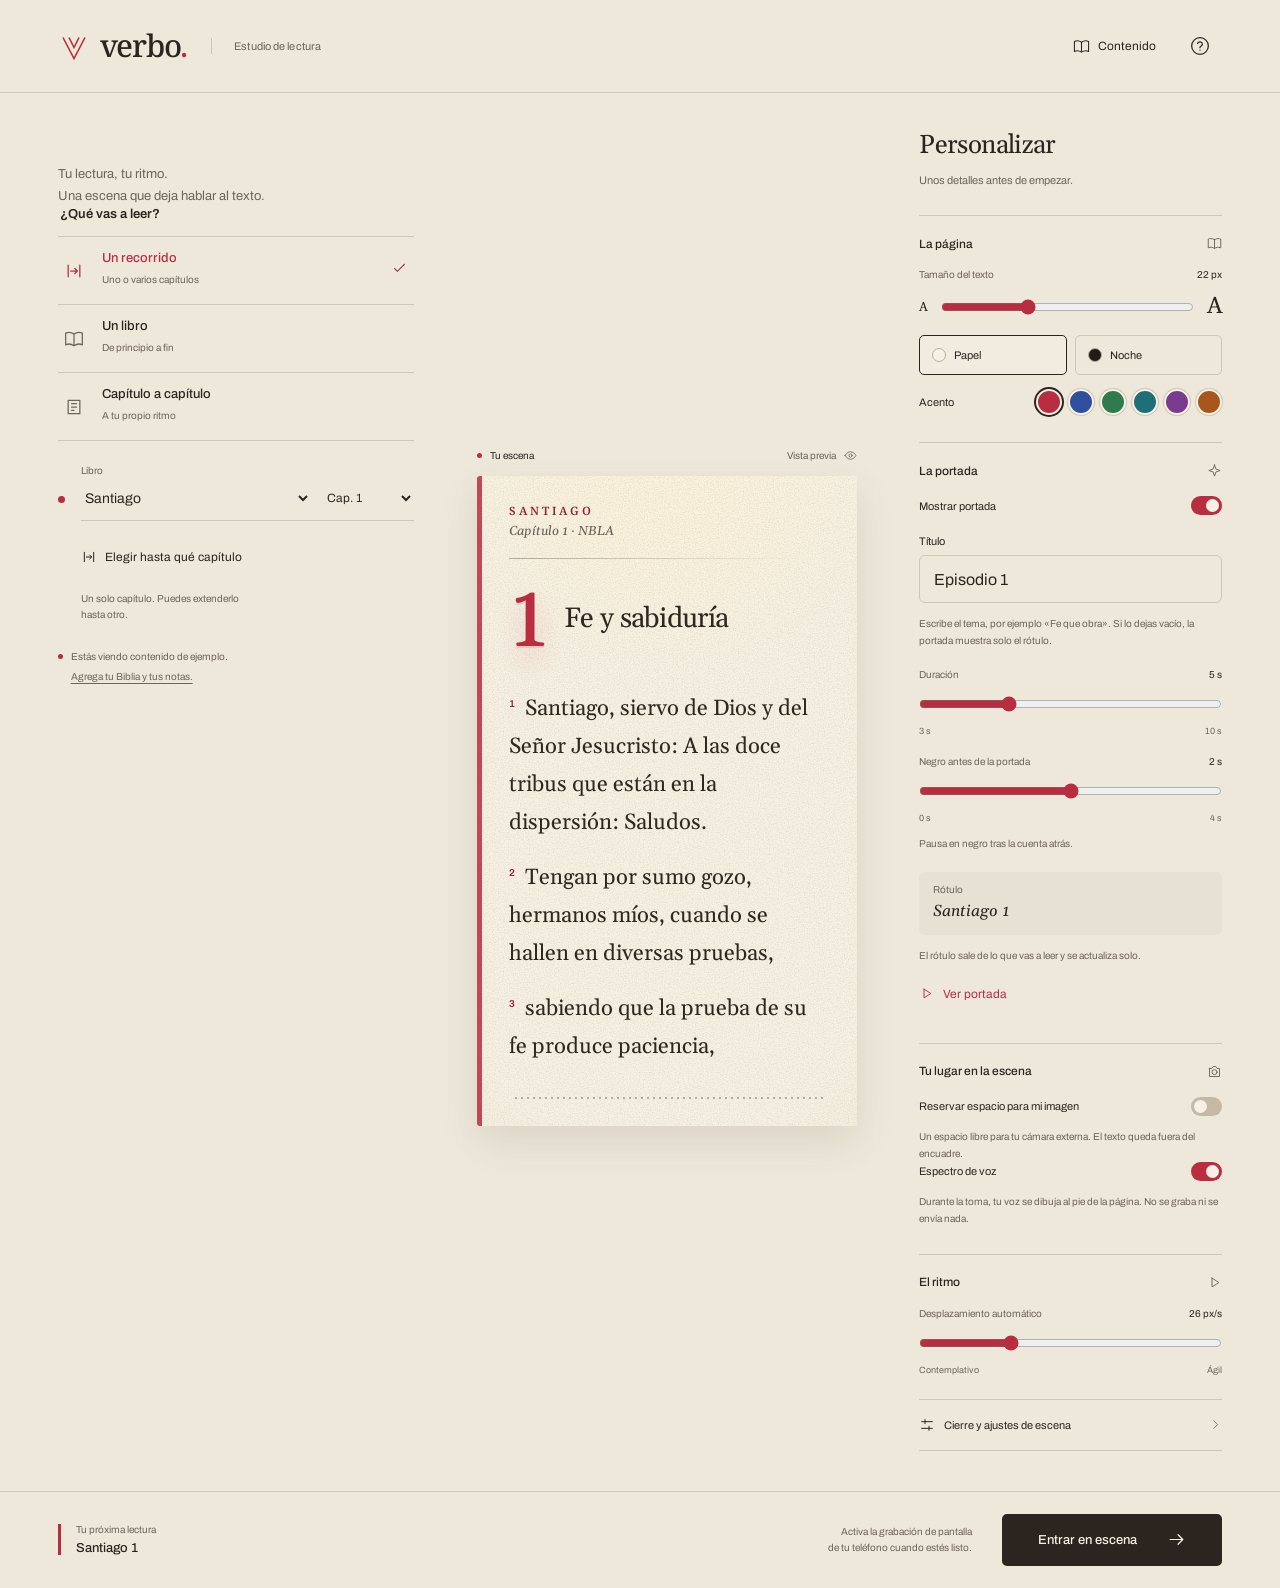
==== commit f32cfb88: "feat: negro entre la cuenta atrás y la portada" ====
--- a/index.html
+++ b/index.html
@@ -1 +1 @@
-<!doctype html><html lang="es" data-beasties-container><head><meta charset="utf-8"><title>Verbo — Estudio de lectura</title><base href="./"><meta name="viewport" content="width=device-width,initial-scale=1,viewport-fit=cover"><meta name="theme-color" content="#f6f1e4"><meta name="description" content="Prepara tu pasaje. Dale voz a la Palabra. Un estudio de lectura bíblica para tus videos."><link rel="icon" type="image/svg+xml" href="favicon.svg"><link rel="manifest" href="manifest.webmanifest"><link rel="apple-touch-icon" href="icon-180.png"><meta name="mobile-web-app-capable" content="yes"><meta name="apple-mobile-web-app-capable" content="yes"><meta name="apple-mobile-web-app-status-bar-style" content="black-translucent"><meta name="apple-mobile-web-app-title" content="Verbo"><style>:root{--paper:#f6f1e4;--ground:#eee8db;--panel:#e8e1d1;--ink:#2c251f;--muted:#6e6458;--red:#b92d40;--red-dark:#922235;--red-night:#e17581;--red-night-soft:#f2a0a9;--red-night-num:#f8b6bd;--rule:#cfc6b5;--gold:#bc8c31;--ui:"Archivo",Arial,sans-serif;--serif:"Gelasio",Georgia,serif;--display:"Noto Serif",Georgia,serif;--hebrew:"Noto Serif Hebrew","Noto Serif",Georgia,serif;--ease:cubic-bezier(.16,1,.3,1);color-scheme:light;font-family:var(--ui);color:var(--ink);background:var(--ground);font-synthesis:none;scrollbar-color:#b7aa96 var(--ground)}*{box-sizing:border-box}body{margin:0;-webkit-font-smoothing:antialiased}@media(prefers-reduced-motion:reduce){}@media(prefers-reduced-motion:reduce){*,*:before,*:after{animation:none!important;transition:none!important;scroll-behavior:auto!important}}</style><link rel="stylesheet" href="styles-ZHPUCOL4.css" media="print" onload="this.media='all'"><noscript><link rel="stylesheet" href="styles-ZHPUCOL4.css"></noscript></head><body><app-root></app-root><script src="main-DYTUU3TQ.js" type="module"></script></body></html>
+<!doctype html><html lang="es" data-beasties-container><head><meta charset="utf-8"><title>Verbo — Estudio de lectura</title><base href="./"><meta name="viewport" content="width=device-width,initial-scale=1,viewport-fit=cover"><meta name="theme-color" content="#f6f1e4"><meta name="description" content="Prepara tu pasaje. Dale voz a la Palabra. Un estudio de lectura bíblica para tus videos."><link rel="icon" type="image/svg+xml" href="favicon.svg"><link rel="manifest" href="manifest.webmanifest"><link rel="apple-touch-icon" href="icon-180.png"><meta name="mobile-web-app-capable" content="yes"><meta name="apple-mobile-web-app-capable" content="yes"><meta name="apple-mobile-web-app-status-bar-style" content="black-translucent"><meta name="apple-mobile-web-app-title" content="Verbo"><style>:root{--paper:#f6f1e4;--ground:#eee8db;--panel:#e8e1d1;--ink:#2c251f;--muted:#6e6458;--red:#b92d40;--red-dark:#922235;--red-night:#e17581;--red-night-soft:#f2a0a9;--red-night-num:#f8b6bd;--rule:#cfc6b5;--gold:#bc8c31;--ui:"Archivo",Arial,sans-serif;--serif:"Gelasio",Georgia,serif;--display:"Noto Serif",Georgia,serif;--hebrew:"Noto Serif Hebrew","Noto Serif",Georgia,serif;--ease:cubic-bezier(.16,1,.3,1);color-scheme:light;font-family:var(--ui);color:var(--ink);background:var(--ground);font-synthesis:none;scrollbar-color:#b7aa96 var(--ground)}*{box-sizing:border-box}body{margin:0;-webkit-font-smoothing:antialiased}@media(prefers-reduced-motion:reduce){}@media(prefers-reduced-motion:reduce){*,*:before,*:after{animation:none!important;transition:none!important;scroll-behavior:auto!important}}</style><link rel="stylesheet" href="styles-5RSU4UVU.css" media="print" onload="this.media='all'"><noscript><link rel="stylesheet" href="styles-5RSU4UVU.css"></noscript></head><body><app-root></app-root><script src="main-2BLUX5JY.js" type="module"></script></body></html>
--- a/styles-5RSU4UVU.css
+++ b/styles-5RSU4UVU.css
@@ -0,0 +1 @@
+@font-face{font-family:"Noto Serif";font-style:normal;font-weight:100 900;font-display:swap;src:url("./media/noto-serif-latin-wght-normal-SE7LSV22.woff2") format("woff2");unicode-range:U+0000-00FF,U+0131,U+0152-0153,U+02BB-02BC,U+02C6,U+02DA,U+02DC,U+0304,U+0308,U+0329,U+2000-206F,U+20AC,U+2122,U+2191,U+2193,U+2212,U+2215,U+FEFF,U+FFFD}@font-face{font-family:"Noto Serif";font-style:normal;font-weight:100 900;font-display:swap;src:url("./media/noto-serif-greek-wght-normal-5PPLP64R.woff2") format("woff2");unicode-range:U+0370-0377,U+037A-037F,U+0384-038A,U+038C,U+038E-03A1,U+03A3-03FF}@font-face{font-family:"Noto Serif";font-style:normal;font-weight:100 900;font-display:swap;src:url("./media/noto-serif-greek-ext-wght-normal-QTA3JEB3.woff2") format("woff2");unicode-range:U+1F00-1FFF}@font-face{font-family:Archivo;font-style:normal;font-weight:100 900;font-stretch:62% 125%;font-display:swap;src:url("./media/archivo-latin-wdth-normal-R3FITQA7.woff2") format("woff2");unicode-range:U+0000-00FF,U+0131,U+0152-0153,U+02BB-02BC,U+02C6,U+02DA,U+02DC,U+0304,U+0308,U+0329,U+2000-206F,U+20AC,U+2122,U+2191,U+2193,U+2212,U+2215,U+FEFF,U+FFFD}@font-face{font-family:Gelasio;font-style:normal;font-weight:400;font-display:swap;src:url("./media/gelasio-latin-400-normal-KQNBTWJY.woff2") format("woff2");unicode-range:U+0000-00FF,U+0131,U+0152-0153,U+02BB-02BC,U+02C6,U+02DA,U+02DC,U+0304,U+0308,U+0329,U+2000-206F,U+20AC,U+2122,U+2191,U+2193,U+2212,U+2215,U+FEFF,U+FFFD}@font-face{font-family:Gelasio;font-style:normal;font-weight:400;font-display:swap;src:url("./media/gelasio-latin-ext-400-normal-OL4ZQ2QX.woff2") format("woff2");unicode-range:U+0100-02BA,U+02BD-02C5,U+02C7-02CC,U+02CE-02D7,U+02DD-02FF,U+0304,U+0308,U+0329,U+1D00-1DBF,U+1E00-1E9F,U+1EF2-1EFF,U+2020,U+20A0-20AB,U+20AD-20C0,U+2113,U+2C60-2C7F,U+A720-A7FF}@font-face{font-family:Gelasio;font-style:italic;font-weight:400;font-display:swap;src:url("./media/gelasio-latin-400-italic-H3NXEVYZ.woff2") format("woff2");unicode-range:U+0000-00FF,U+0131,U+0152-0153,U+02BB-02BC,U+02C6,U+02DA,U+02DC,U+0304,U+0308,U+0329,U+2000-206F,U+20AC,U+2122,U+2191,U+2193,U+2212,U+2215,U+FEFF,U+FFFD}@font-face{font-family:Gelasio;font-style:italic;font-weight:400;font-display:swap;src:url("./media/gelasio-latin-ext-400-italic-FOT74WO2.woff2") format("woff2");unicode-range:U+0100-02BA,U+02BD-02C5,U+02C7-02CC,U+02CE-02D7,U+02DD-02FF,U+0304,U+0308,U+0329,U+1D00-1DBF,U+1E00-1E9F,U+1EF2-1EFF,U+2020,U+20A0-20AB,U+20AD-20C0,U+2113,U+2C60-2C7F,U+A720-A7FF}@font-face{font-family:Gelasio;font-style:normal;font-weight:500 700;font-display:swap;src:url("./media/gelasio-latin-700-normal-DUEYCI6Z.woff2") format("woff2");unicode-range:U+0000-00FF,U+0131,U+0152-0153,U+02BB-02BC,U+02C6,U+02DA,U+02DC,U+0304,U+0308,U+0329,U+2000-206F,U+20AC,U+2122,U+2191,U+2193,U+2212,U+2215,U+FEFF,U+FFFD}@font-face{font-family:"Noto Serif Hebrew";font-style:normal;font-weight:100 900;font-display:swap;src:url("./media/noto-serif-hebrew-hebrew-wght-normal-XQ24VW7Z.woff2") format("woff2");unicode-range:U+0590-05FF,U+200C-2010,U+20AA,U+25CC,U+FB1D-FB4F}:root{--paper:#f6f1e4;--ground:#eee8db;--panel:#e8e1d1;--ink:#2c251f;--muted:#6e6458;--red:#b92d40;--red-dark:#922235;--red-night:#e17581;--red-night-soft:#f2a0a9;--red-night-num:#f8b6bd;--rule:#cfc6b5;--gold:#bc8c31;--ui:"Archivo",Arial,sans-serif;--serif:"Gelasio",Georgia,serif;--display:"Noto Serif",Georgia,serif;--hebrew:"Noto Serif Hebrew","Noto Serif",Georgia,serif;--ease:cubic-bezier(.16,1,.3,1);color-scheme:light;font-family:var(--ui);color:var(--ink);background:var(--ground);font-synthesis:none;scrollbar-color:#b7aa96 var(--ground)}*{box-sizing:border-box}body{margin:0;-webkit-font-smoothing:antialiased}button,input,select,textarea{font:inherit}button{color:inherit;border:0;background:none;padding:0;cursor:pointer;-webkit-tap-highlight-color:transparent}button:disabled{opacity:.4;cursor:not-allowed}a{color:inherit;text-underline-offset:4px}button,a,input,select,summary{touch-action:manipulation}button:focus-visible,a:focus-visible,input:focus-visible,select:focus-visible,summary:focus-visible,[tabindex]:focus-visible{outline:2px solid var(--red);outline-offset:4px}button:active:not(:disabled){transform:translateY(1px)}button{transition:background-color .18s,color .18s,transform .18s var(--ease)}::selection{background:#c88b3b45;color:var(--ink)}input{caret-color:var(--red);accent-color:var(--red)}p,h1,h2,h3{margin:0}h1,h2{text-wrap:balance}fieldset{margin:0;padding:0;border:0;min-width:0}select{appearance:auto;color:var(--ink);background:transparent;border:0;border-radius:0;cursor:pointer;min-height:44px;padding:0 20px 0 0;width:100%;font-size:14px}select option{background:var(--paper);color:var(--ink)}input[type=range]{width:100%;height:24px;margin:0;cursor:pointer;background:transparent;accent-color:var(--red)}input[type=checkbox]{width:17px;height:17px;margin:0;flex:none}input[type=text]{width:100%;min-height:48px;background:transparent;border:1px solid var(--rule);padding:10px 14px;border-radius:6px;color:var(--ink)}.icon-button{width:44px;height:44px;display:inline-flex;align-items:center;justify-content:center;border-radius:50%;flex:none}.icon-button:hover{background:#2c251f09}.text-button{display:inline-flex;align-items:center;justify-content:center;gap:9px;font-size:12px;min-height:44px}.text-button:hover{color:var(--red)}.primary{min-height:52px;padding:0 24px;display:inline-flex;align-items:center;justify-content:center;gap:30px;background:var(--ink);color:var(--paper);border-radius:5px;font-size:13px;font-weight:500}.primary:hover:not(:disabled){background:var(--red-dark)}.primary v-icon{width:19px;height:19px}.full-width{width:100%}.spacious{margin-top:24px!important}.studio{min-height:100dvh;display:flex;flex-direction:column}.studio-header{display:flex;align-items:center;justify-content:space-between;gap:24px;padding:24px 4.5%;border-bottom:1px solid var(--rule);min-height:90px}.brand{display:flex;align-items:center;gap:10px;color:var(--ink);text-decoration:none;font:500 31px/.9 var(--display);letter-spacing:-.04em}.brand-mark{width:32px;height:35px;color:var(--red);display:flex;align-items:center}.brand-mark svg{width:100%;height:100%}.brand-dot{color:var(--red)}.brand-description{font:400 11px/1.5 var(--ui);letter-spacing:.01em;border-left:1px solid var(--rule);margin-left:14px;padding-left:22px;color:var(--muted)}.studio-header nav{display:flex;align-items:center;gap:22px}.content-nav{gap:8px}.content-nav v-icon{width:17px;height:17px}.workbench{width:min(1310px,91%);margin:0 auto;flex:1;display:grid;grid-template-columns:minmax(250px,1fr) minmax(300px,380px) minmax(235px,.85fr);gap:clamp(32px,4.9vw,80px);align-items:center;padding:32px 0 40px}.prepare{align-self:start;padding-top:20px}h1{font:400 50px/1.12 var(--display);letter-spacing:-.035em}h1 em{font-family:var(--serif);font-weight:400;color:var(--red)}.intro{font:400 13px/1.7 var(--ui);color:var(--muted);margin-top:18px}.intro-art{height:105px;max-width:280px;margin:0 0 7px -25px}.mode-field legend{font-size:13px;font-weight:600;margin-bottom:15px}.reading-modes{display:flex;flex-direction:column;border-top:1px solid var(--rule)}.reading-modes>button{position:relative;display:grid;grid-template-columns:26px 1fr 22px;gap:4px 12px;text-align:left;padding:14px 6px;border-bottom:1px solid var(--rule);min-height:68px}.reading-modes>button>v-icon{grid-row:span 2;align-self:center;color:var(--muted);width:20px;height:20px}.reading-modes>button>span:not(.mode-check){font-size:13px;font-weight:500}.reading-modes>button>small{font-size:10px;color:var(--muted);grid-column:2}.reading-modes>button:hover{background:#f6f1e460}.reading-modes>button.selected>v-icon,.reading-modes>button.selected>span{color:var(--red)}.mode-check{position:absolute;right:6px;top:23px;color:var(--red)}.mode-check v-icon{width:17px;height:17px}.passage-fields{margin-top:24px}.passage-row{position:relative;display:flex;gap:16px;align-items:center}.passage-row+.passage-row{margin-top:10px}.route-dot{width:7px;height:7px;border-radius:50%;background:var(--red);flex:none;margin-top:12px}.end-dot{background:transparent;border:1px solid var(--red)}.passage-row:first-child:has(+.passage-row):after{content:"";position:absolute;left:3px;top:calc(50% + 13px);height:calc(100% - 5px);border-left:1px dashed #b8a791}.passage-field{min-width:0;flex:1}.range-add{margin:14px 0 0 23px;display:inline-flex;align-items:center;gap:8px;min-height:44px}.range-add v-icon{width:16px;height:16px}.range-remove{margin-top:12px;color:var(--muted)}.range-remove v-icon{width:16px;height:16px}.passage-field>label{display:block;font-size:10px;color:var(--muted)}.book-chapter{display:flex;gap:12px;border-bottom:1px solid var(--rule)}.book-chapter select:first-child{flex:1;min-width:0}.book-chapter select:nth-child(2){width:91px;flex:none;font-size:12px}.selection-note{font-size:10px;line-height:1.6;color:var(--muted);margin:12px 0 0 23px;max-width:29ch}.field-error{font-size:12px;line-height:1.5;color:var(--red-dark);margin:12px 0;padding:10px 12px;background:#bd30420a;border:1px solid #bd304244;border-radius:5px}.demo-note{display:flex;align-items:start;gap:8px;margin-top:26px;color:var(--muted);font-size:10px;line-height:1.6}.demo-note .status-dot{margin-top:5px}.demo-note button{display:block;text-decoration:underline;text-underline-offset:3px;min-height:24px}.status-dot{display:inline-block;flex:none;width:5px;height:5px;border-radius:50%;background:var(--red)}.stage-column{min-width:0;align-self:center}.preview-caption{display:flex;align-items:center;justify-content:space-between;color:var(--muted);font-size:10px;margin:0 0 14px}.preview-caption>span{display:flex;gap:8px;align-items:center}.preview-caption>span:first-child{color:var(--ink)}.preview-caption v-icon{width:13px;height:13px}.preview-frame{position:relative;height:min(650px,calc(100dvh - 245px));min-height:520px;background:var(--paper);box-shadow:0 16px 40px #4a36121c;border-radius:3px;overflow:hidden}.preview-footnote{display:flex;align-items:center;justify-content:center;gap:7px;text-align:center;font:400 10px/1.5 var(--ui);color:var(--muted);margin-top:18px}.preview-footnote v-icon{width:13px;height:13px;color:var(--gold)}.scene-settings{align-self:center;padding-top:4px}.scene-settings>h2{font:400 26px/1.3 var(--serif);letter-spacing:-.025em}.settings-intro{font-size:11px;color:var(--muted);margin-top:9px;line-height:1.5}.setting-group{margin-top:27px;border-top:1px solid var(--rule);padding-top:20px}.group-heading{display:flex;align-items:center;justify-content:space-between;margin-bottom:18px}.group-heading h3{font-size:12px;font-weight:500}.group-heading v-icon{width:15px;height:15px;color:var(--muted)}.range-label{display:flex;justify-content:space-between;align-items:center;gap:10px;font-size:10px;margin:0 0 12px;color:var(--muted)}output{color:var(--ink);font-size:10px;font-variant-numeric:tabular-nums;white-space:nowrap}.font-range{display:flex;align-items:center;gap:13px}.font-range>span:first-child{font:400 13px var(--serif)}.font-range>span:last-child{font:400 23px var(--serif)}.theme-choice{display:flex;gap:8px;margin-top:14px}.theme-choice button{display:flex;align-items:center;gap:8px;min-height:40px;flex:1;padding:8px 12px;font-size:11px;border:1px solid var(--rule);border-radius:5px}.theme-choice .selected{border-color:var(--ink);background:#f6f1e450}.theme-swatch{width:14px;height:14px;display:inline-block;border-radius:50%;border:1px solid #b8aa96}.paper-swatch{background:var(--paper)}.night-swatch{background:#211c18}.accent-choice{display:flex;align-items:center;justify-content:space-between;gap:12px;margin-top:14px;font-size:11px}.accent-swatches{display:flex;gap:6px}.accent-swatches button{width:26px;height:26px;padding:0;border-radius:50%;background:var(--swatch);border:2px solid var(--paper);box-shadow:0 0 0 1px var(--rule);cursor:pointer;transition:box-shadow .2s var(--ease)}.accent-swatches button.selected{box-shadow:0 0 0 2px var(--ink)}.switch-label{display:flex;align-items:center;justify-content:space-between;gap:16px;font-size:11px;line-height:1.5;cursor:pointer}.switch{appearance:none;width:31px!important;height:19px!important;background:#c3b9a6;border-radius:20px;position:relative;border:0;cursor:pointer}.switch:after{content:"";position:absolute;left:3px;top:3px;width:13px;height:13px;border-radius:50%;background:var(--paper);transition:transform .2s var(--ease)}.switch:checked{background:var(--red)}.switch:checked:after{transform:translate(12px)}.small-note{font-size:10px;line-height:1.7;color:var(--muted);margin-top:12px}.range-ends{display:flex;justify-content:space-between;margin-top:7px;color:var(--muted);font-size:9px}.more-settings{border-top:1px solid var(--rule);border-bottom:1px solid var(--rule);margin-top:24px;display:flex;align-items:center;justify-content:space-between;width:100%;padding:17px 0;font-size:11px;gap:8px}.more-settings>span{display:flex;gap:9px;align-items:center}.more-settings v-icon{width:16px;height:16px}.more-settings>v-icon{width:13px;height:13px;color:var(--muted)}.more-settings:hover{color:var(--red)}.frame-controls{display:flex;align-items:center;gap:20px;margin:20px 0}.corner-picker{display:grid;grid-template-columns:1fr 1fr;gap:4px;width:60px;flex:none}.corner-picker button{height:26px;border:1px solid var(--rule);border-radius:3px;position:relative}.corner-picker button span{width:7px;height:7px;background:#b4a895;position:absolute;top:4px;left:4px;border-radius:50%}.corner-picker button:nth-child(2n) span{left:auto;right:4px}.corner-picker button:nth-child(n+3) span{top:auto;bottom:4px}.corner-picker button.selected{border-color:var(--red)}.corner-picker button.selected span{background:var(--red)}.shape-options{display:flex;flex-direction:column;gap:4px;font-size:10px}.shape-options button{text-align:left;min-height:26px;padding:0 8px;border:1px solid transparent;border-radius:3px}.shape-options .selected{border-color:var(--rule);color:var(--red)}.check-label{display:flex;align-items:center;gap:10px;font-size:11px;line-height:1.5;cursor:pointer;margin-top:12px}.studio-footer{border-top:1px solid var(--rule);padding:22px 4.5%;display:flex;align-items:center;justify-content:space-between;gap:28px}.session-summary{display:flex;align-items:center;gap:15px;font-size:10px;color:var(--muted)}.session-rule{width:3px;height:31px;background:var(--red)}.session-summary strong{display:block;font-size:13px;font-weight:500;color:var(--ink);margin-top:6px}.start-actions{display:flex;align-items:center;gap:30px}.start-actions>p{font-size:10px;line-height:1.6;color:var(--muted);text-align:right}.start-button{min-width:220px;gap:30px}.loading-state,.empty-state{height:100%;display:flex;align-items:center;justify-content:center;flex-direction:column;gap:20px;padding:30px;text-align:center}.empty-state>v-icon{color:var(--red);width:30px;height:30px}.empty-state h2{font:400 28px/1.2 var(--serif)}.empty-state p,.loading-state p{font-size:12px;line-height:1.7;color:var(--muted)}.loading-line{display:block;width:60px;height:2px;background:var(--red);animation:load-line 1.4s ease-in-out infinite}.in-scene{height:100dvh;min-height:0;overflow:hidden}.in-scene>.studio-header,.in-scene .prepare,.in-scene .scene-settings,.in-scene>.studio-footer,.in-scene .preview-caption,.in-scene .preview-footnote{display:none}.in-scene .workbench{display:block;padding:0;margin:0;width:100%;height:100%;min-height:0}.in-scene .stage-column{height:100%}.preview-frame.recording{margin:0;position:fixed;inset:0;z-index:30;min-height:0;width:100%;height:100dvh;border-radius:0;box-shadow:none}.recording v-reader{height:100%;display:block}.scene-controls{position:absolute;inset:0;pointer-events:none;opacity:0;transition:opacity .3s var(--ease);z-index:40}.scene-controls.visible{opacity:1}.scene-controls.visible .scene-topbar,.scene-controls.visible .scene-dock{pointer-events:auto}.scene-topbar{position:absolute;top:0;left:0;right:0;display:flex;align-items:center;justify-content:space-between;padding:10px calc(var(--rib-edge) + var(--rib-w) * 2 + 10px) 10px 20px;background:var(--paper);border-bottom:1px solid var(--rule);font-size:12px}.ribbons-left .scene-topbar{padding-right:20px;padding-left:calc(var(--rib-edge) + var(--rib-w) * 2 + 10px)}.scene-topbar .text-button{font-size:12px}.scene-topbar .text-button v-icon{width:16px;height:16px}.scene-dock{position:absolute;bottom:0;left:50%;transform:translate(-50%);width:min(100%,420px);padding:10px 16px calc(12px + env(safe-area-inset-bottom));background:var(--paper);box-shadow:0 -8px 35px #30231a12}.tool-strip{display:flex;align-items:stretch;gap:8px}.tool-strip>button{flex:1 1 0;display:flex;flex-direction:column;align-items:center;justify-content:center;gap:6px;min-height:62px;padding:8px 6px;border:1px solid var(--rule);border-radius:7px;font-size:12px;line-height:1.2;color:var(--muted)}.tool-strip>button:hover:not(:disabled){color:var(--ink);background:color-mix(in srgb,var(--red) 4%,transparent)}.tool-strip>button.active{color:var(--red);border-color:var(--red);background:color-mix(in srgb,var(--red) 7%,transparent)}.tool-strip>button:disabled{opacity:.5}.tool-strip v-icon{width:21px;height:21px}.original-glyph{font:400 24px/1 var(--display);height:21px;display:inline-flex;align-items:center;white-space:nowrap}.original-tool{font:400 28px/.8 var(--display);height:21px;display:inline-flex;align-items:center}.chosen-count{margin:10px 0 0;display:flex;align-items:center;justify-content:center;gap:7px;font-size:12px;color:var(--ink)}.chosen-count v-icon{width:13px;height:13px;color:var(--gold)}.chosen-count strong{font-weight:600;font-variant-numeric:tabular-nums}.press-hint{margin:10px 0 0;text-align:center;font-size:12px;line-height:1.4;color:var(--muted);text-wrap:balance}.press-hint+.press-hint{margin-top:2px}.chapter-nav{border-top:1px solid var(--rule);margin-top:5px;padding-top:5px;display:flex;align-items:center;justify-content:space-between}.chapter-nav .icon-button{width:44px;height:44px}.end-take{display:flex;align-items:center;gap:9px;min-height:44px;padding-inline:8px;font-size:12px;color:var(--muted)}.tiny-square{width:6px;height:6px;background:var(--red);border-radius:1px}.countdown-overlay{position:absolute;inset:0;z-index:50;background:var(--paper);display:flex;align-items:center;justify-content:center;flex-direction:column;gap:20px}.countdown-number{font:400 110px/1 var(--display);color:var(--red);font-variant-numeric:tabular-nums;animation:count-in .6s var(--ease) both}@keyframes count-in{0%{opacity:0;transform:scale(1.16);filter:blur(10px)}to{opacity:1;transform:none;filter:blur(0)}}.countdown-overlay.dissolving{pointer-events:none}.countdown-overlay.dissolving:not(.lead){background:transparent}.countdown-overlay.lead{transition:background-color 1s linear}.countdown-overlay.lead p,.countdown-overlay.lead .text-button{transition:color 1s linear,opacity .25s linear}.countdown-overlay.lead[data-step="2"]{background:color-mix(in srgb,var(--paper) 50%,#000)}.countdown-overlay.lead[data-step="1"]{background:#000}.countdown-overlay.lead[data-step="2"] p,.countdown-overlay.lead[data-step="1"] p{color:#f6f1e4}.countdown-overlay.lead[data-step="2"] .text-button,.countdown-overlay.lead[data-step="1"] .text-button{color:#d8d0bd}.lead-curtain{position:absolute;inset:0;z-index:44;background:#000;opacity:1;pointer-events:none;transition:opacity 1.5s cubic-bezier(.4,0,.2,1)}.lead-curtain.fading{opacity:0}.countdown-overlay.dissolving .countdown-number{animation:count-dissolve .75s cubic-bezier(.4,0,.6,1) both}.countdown-overlay.dissolving p,.countdown-overlay.dissolving .text-button{opacity:0;transition:opacity .25s linear}@keyframes count-dissolve{0%{opacity:1;color:var(--red);transform:none;filter:blur(0)}40%{opacity:.6;color:var(--gold)}to{opacity:0;color:#e8c46a;transform:scale(1.9) translateY(-8%);filter:blur(24px)}}@media(prefers-reduced-motion:reduce){.countdown-number,.countdown-overlay.dissolving .countdown-number{animation-name:count-fade}@keyframes count-fade{0%{opacity:0}to{opacity:1}}.countdown-overlay.dissolving .countdown-number{animation:count-fade-out .75s linear both}@keyframes count-fade-out{to{opacity:0}}}.countdown-overlay p{font:italic 20px var(--serif)}.countdown-overlay .text-button{position:absolute;bottom:40px;color:var(--muted)}.ending-screen{position:absolute;inset:0;background:var(--paper);z-index:35;overflow:hidden;animation:ending-in .9s cubic-bezier(.4,0,.2,1) both}@keyframes ending-in{0%{opacity:0}to{opacity:1}}@media(prefers-reduced-motion:reduce){.ending-screen{animation:ending-in .9s linear both!important}}.preview-frame.is-finished v-particles{z-index:36}.ending-actions{position:absolute;bottom:32px;left:20px;right:20px;display:flex;justify-content:center;flex-wrap:wrap;gap:20px;opacity:0;pointer-events:none;transition:opacity .25s}.ending-actions.visible{opacity:1;pointer-events:auto}.fade-veil{position:absolute;inset:0;z-index:60;background:#000;opacity:0;animation:fade-veil-in var(--fade-ms,6s) cubic-bezier(.45,0,.55,1) forwards;cursor:default}.fade-veil.black{opacity:1;animation:none}@keyframes fade-veil-in{0%{opacity:0}to{opacity:1}}.dark-scene{color:var(--ink);--paper:#211c18;--ink:#eee4d2;--muted:#b6aa98;--rule:#564a3c;--red:var(--red-night) }.dark-scene .scene-dock{box-shadow:0 -8px 35px #0003}dialog{color:var(--ink);background:var(--paper);padding:0;width:min(480px,calc(100% - 28px));max-height:calc(100dvh - 40px);border:0;border-radius:12px;box-shadow:0 18px 80px #21160f36;overscroll-behavior:contain}dialog::backdrop{background:#21180f70}.dialog-heading{display:flex;align-items:center;justify-content:space-between;gap:20px;padding:22px 25px 16px;border-bottom:1px solid var(--rule)}.dialog-heading h2{font:400 28px/1.2 var(--serif);letter-spacing:-.03em}.dialog-heading .icon-button{width:36px;height:36px}.dialog-body{padding:24px 28px 30px}.dialog-intro{font:400 14px/1.7 var(--serif);color:var(--muted);margin-bottom:26px}.field-label{display:block;font-size:11px;margin:22px 0 10px}.dialog-body>select{border-bottom:1px solid var(--rule);font-size:12px;padding-right:15px}.message-presets{display:flex;gap:7px;margin-top:10px}.message-presets button{font-size:10px;min-height:33px;padding:0 12px;border:1px solid var(--rule);border-radius:30px}.message-presets button:hover{border-color:var(--red);color:var(--red)}.content-status{display:flex;gap:14px;align-items:center;padding:14px 0 22px;border-bottom:1px solid var(--rule);margin-bottom:18px}.content-status>v-icon{width:23px;height:23px;color:var(--red)}.content-status strong{display:block;font-size:12px;font-weight:500}.content-status span{display:block;font-size:10px;margin-top:7px;color:var(--muted)}.upload-field{display:flex;gap:15px;align-items:center;position:relative;min-height:70px;border:1px dashed #b8aa93;border-radius:6px;padding:14px 18px;margin-top:12px;cursor:pointer}.upload-field:hover{border-color:var(--red)}.upload-field:focus-within{outline:2px solid var(--red);outline-offset:3px}.upload-field strong{font-size:12px;font-weight:500;display:block}.upload-field small{display:block;margin-top:7px;font-size:10px;color:var(--muted)}.upload-field input{position:absolute;inset:0;opacity:0;width:100%;cursor:pointer}.upload-field>.original-tool{width:20px;justify-content:center;color:var(--red)}code{overflow-wrap:anywhere;font-size:10px}.dialog-body details{margin-top:22px;border-top:1px solid var(--rule);padding-top:18px;font-size:11px}.dialog-body summary{cursor:pointer;min-height:32px}.dialog-body pre{white-space:pre-wrap;overflow-wrap:anywhere;font-size:10px;line-height:1.6;padding:15px;background:var(--ground);border-radius:4px}.dialog-body details a{display:block;min-height:34px;color:var(--red)}.attribution{font-size:9px}.help-steps{margin:0;padding-left:20px;display:grid;gap:22px}.help-steps li{padding-left:6px;font-size:12px;color:var(--red)}.help-steps strong{font-weight:500;color:var(--ink)}.help-steps p{color:var(--muted);font-size:12px;line-height:1.7;margin-top:7px}.help-tip{display:flex;gap:12px;border-top:1px solid var(--rule);margin-top:26px;padding-top:20px;font-size:11px;line-height:1.7;color:var(--muted)}.help-tip v-icon{color:var(--red);margin-top:2px}.original-dialog{width:min(430px,calc(100% - 36px));text-align:center;overflow-wrap:anywhere}.note-close{position:absolute;top:12px;right:12px}.original-content{padding:42px 30px 32px}.note-reference{font:500 10px var(--ui);color:var(--muted)}.original-content h2{font:400 22px var(--serif);margin-top:18px}.original-word{font:400 38px/1.4 var(--display);color:var(--red);margin-top:25px}.original-word[lang=he]{font:400 44px/1.9 var(--hebrew);letter-spacing:0;unicode-bidi:isolate;text-align:center;margin-top:14px;padding-block:4px;overflow:visible;font-feature-settings:"mark" 1,"mkmk" 1}.transliteration{font:italic 17px var(--serif);color:var(--muted);margin-top:8px}.note-meaning{border-top:1px solid var(--rule);margin-top:25px;padding-top:23px;font:400 18px/1.4 var(--serif)}.note-context{font:400 14px/1.75 var(--serif);margin-top:18px;color:var(--muted);text-align:left}.note-bottom{display:block;margin-top:30px;font:400 10px var(--ui);color:var(--muted)}.toast-region{position:fixed;left:16px;right:16px;bottom:25px;z-index:100;display:flex;justify-content:center;pointer-events:none}.toast{background:var(--ink);color:var(--paper);border-radius:8px;padding:15px 20px;font-size:12px;max-width:460px;display:flex;align-items:center;gap:12px;line-height:1.5;box-shadow:0 8px 30px #21160f20}.toast v-icon{width:17px;height:17px}@keyframes load-line{50%{transform:scaleX(.3);opacity:.4}}@media(min-width:1550px){.workbench{gap:90px;max-width:1400px;grid-template-columns:1fr 400px .85fr}.preview-frame{height:690px}h1{font-size:57px}}@media(max-width:1100px)and (min-width:701px){.workbench{grid-template-columns:minmax(260px,1fr) minmax(310px,380px);max-width:850px;gap:32px 55px}.scene-settings{grid-column:1/-1;display:grid;grid-template-columns:repeat(3,1fr);gap:0 28px;padding-bottom:20px}.scene-settings>h2,.settings-intro{display:none}.setting-group{margin-top:0}.more-settings{grid-column:1/-1;margin-top:20px;padding:15px 0}.studio-footer{position:sticky;bottom:0;background:var(--ground);z-index:10}.preview-frame{height:620px}.prepare{padding-top:0}}@media(max-width:700px){.studio-header{min-height:77px;padding:17px 22px}.brand{font-size:28px;gap:7px}.brand-mark{width:27px;height:30px}.brand-description{display:none}.studio-header nav{gap:6px}.content-nav{font-size:10px;gap:7px}.content-nav v-icon{width:16px;height:16px}.studio-header .icon-button{width:36px;height:36px}.workbench{display:flex;flex-direction:column;gap:30px;width:100%;padding:30px 24px 36px}.prepare{width:100%;padding:0;position:relative}h1{font-size:40px;line-height:1.17;max-width:260px}.intro{font-size:12px;margin-top:15px;line-height:1.6}.intro-art{position:absolute;right:-24px;top:30px;width:175px;height:105px;opacity:.8;margin:0;pointer-events:none}.mode-field{margin-top:34px}.mode-field legend{font-size:12px;margin-bottom:14px}.reading-modes{display:grid;grid-template-columns:1fr 1fr 1.12fr;border:1px solid var(--rule);border-radius:7px;overflow:hidden}.reading-modes>button{display:flex;flex-direction:column;align-items:flex-start;justify-content:center;padding:13px 10px;gap:9px;min-height:86px;border:0;border-right:1px solid var(--rule)}.reading-modes>button:last-child{border-right:0}.reading-modes>button>v-icon{align-self:flex-start;width:18px;height:18px}.reading-modes>button>span:not(.mode-check){font-size:10px;line-height:1.3}.reading-modes>button>small{display:none}.reading-modes>button.selected{background:#f6f1e4c0}.reading-modes .mode-check{top:14px;right:8px}.reading-modes .mode-check v-icon{width:12px;height:12px}.passage-fields{margin-top:22px}.book-chapter{gap:20px}.book-chapter select{font-size:14px}.book-chapter select:nth-child(2){width:100px}.passage-row+.passage-row{margin-top:14px}.selection-note{font-size:10px;max-width:none;margin-top:12px}.demo-note{margin-top:20px;font-size:12px}.demo-note p>button{display:inline;margin-left:4px;min-height:24px}.stage-column{width:100%;max-width:390px;padding-top:12px;border-top:1px solid var(--rule)}.preview-caption{font-size:10px;margin-top:9px}.preview-frame{height:560px;min-height:0;margin-inline:10px}.preview-footnote{font-size:9px;margin-top:16px}.scene-settings{width:100%;padding-top:18px}.scene-settings>h2{font-size:26px}.settings-intro{font-size:11px}.setting-group{margin-top:23px}.group-heading h3{font-size:12px}.range-label{font-size:11px}.font-range{gap:18px}.theme-choice button{min-height:44px;font-size:12px}.switch-label{font-size:12px}.small-note{font-size:11px}.range-ends{font-size:10px}.check-label{font-size:12px}.corner-picker{width:88px;gap:6px}.corner-picker button{height:40px}.corner-picker button span{width:9px;height:9px;top:6px;left:6px}.corner-picker button:nth-child(2n) span{right:6px}.corner-picker button:nth-child(n+3) span{bottom:6px}.shape-options{font-size:12px;gap:8px}.shape-options button{min-height:36px;padding:0 14px}.more-settings{font-size:12px;padding-block:19px}.studio-footer{position:sticky;bottom:0;z-index:15;padding:14px 20px calc(14px + env(safe-area-inset-bottom));background:var(--ground);gap:12px}.session-summary{font-size:9px;gap:9px;min-width:0}.session-rule{width:2px;height:29px;flex:none}.session-summary strong{font-size:11px;line-height:1.3;max-width:145px}.start-actions{flex:none}.start-actions>p{display:none}.start-button{min-width:0;min-height:48px;padding:0 16px;font-size:11px;gap:16px}.start-button v-icon{width:16px;height:16px}.in-scene .stage-column{padding:0;border:0;max-width:none}.scene-topbar{padding:8px calc(var(--rib-edge) + var(--rib-w) * 2 + 8px) 8px 12px}.scene-topbar>span{font-size:11px}.scene-dock{width:100%;max-width:420px;padding-inline:18px}.dialog-heading{padding:20px 20px 15px}.dialog-heading h2{font-size:26px}.dialog-body{padding:20px 23px 26px}.dialog-intro{font-size:14px}.field-label{font-size:12px}.dialog-body>select{font-size:12px}.dialog-body .check-label{font-size:12px}.toast{font-size:11px;padding:13px 15px}}@media(max-width:359px){.workbench{padding-inline:18px}h1{font-size:36px}.intro-art{width:140px;right:-18px}.reading-modes>button{padding-inline:8px}.reading-modes>button>span:not(.mode-check){font-size:9px}.studio-footer{padding-inline:14px}.session-summary strong{max-width:110px;font-size:10px}.start-button{padding-inline:13px;font-size:10px;gap:10px}.preview-frame{margin-inline:0}}@media(prefers-reduced-motion:reduce){*,*:before,*:after{animation:none!important;transition:none!important;scroll-behavior:auto!important}.countdown-overlay.dissolving .countdown-number{animation:count-fade-out .75s linear both!important}.fade-veil:not(.black){animation:fade-veil-in var(--fade-ms,6s) cubic-bezier(.45,0,.55,1) forwards!important}}.preview-frame{--rib-form:32px;--rib-hform:51px;--rib-edge:16px;--rib-w:calc(var(--rib-form) + 8px);--rib-h:calc(var(--rib-hform) + 14px) }.ribbon{position:absolute;top:0;width:var(--rib-w);height:var(--rib-h);padding:0;color:var(--paper);z-index:45;isolation:isolate}.control-ribbon{right:var(--rib-edge)}.play-ribbon{right:calc(var(--rib-edge) + var(--rib-w));filter:drop-shadow(1px 0 0 var(--gold)) drop-shadow(-1px 0 0 var(--gold)) drop-shadow(0 1px 0 var(--gold))}.ribbons-left .control-ribbon{right:auto;left:var(--rib-edge)}.ribbons-left .play-ribbon{right:auto;left:calc(var(--rib-edge) + var(--rib-w))}.ribbon:before{content:"";position:absolute;top:0;left:50%;width:var(--rib-form);height:var(--rib-hform);margin-left:calc(var(--rib-form) / -2);background:var(--red);clip-path:polygon(0 0,100% 0,100% 100%,50% 88%,0 100%);transform-origin:top;transition:transform .3s var(--ease);z-index:-1}.play-ribbon:before{background:var(--ink)}.ribbon:hover:before,.ribbon.active:before{transform:scaleY(1.12)}.ribbon v-icon{position:absolute;left:50%;top:calc(var(--rib-hform) * .33);width:15px;height:15px;margin-left:-7.5px}.play-ribbon v-icon{margin-left:-6.5px}.play-ribbon.active v-icon{margin-left:-7.5px}@media(max-width:700px){.preview-frame{--rib-form:29px;--rib-hform:45px;--rib-edge:12px }}.sr-only{position:absolute;width:1px;height:1px;padding:0;margin:-1px;overflow:hidden;clip-path:inset(50%);white-space:nowrap;border:0}.preview-frame v-particles{z-index:20}.intro-field-label{margin:20px 0 8px}.intro-duration{margin:20px 0 12px}.intro-label{display:flex;flex-direction:column;gap:5px;margin-top:20px;padding:12px 14px;border-radius:6px;background:#2c251f09;min-width:0}.intro-label-name{font-size:10px;color:var(--muted)}.intro-label-text{font:italic 400 16px/1.4 var(--serif);color:var(--ink);overflow-wrap:anywhere}.intro-label-text.is-empty{color:var(--muted)}.preview-intro{margin-top:8px;justify-content:flex-start;color:var(--red)}.preview-intro v-icon{width:15px;height:15px}.preview-intro:hover{color:var(--red-dark)}.preview-intro:disabled{color:var(--muted);opacity:.6;cursor:default}.intro-stage{position:absolute;inset:0;z-index:15;overflow:hidden;--stage-paper:#f6f1e4 }.intro-stage.night{--stage-paper:#211c18 }.intro-cover{position:absolute;inset:0;background:var(--stage-paper);transition:opacity .75s cubic-bezier(.4,0,.2,1)}.intro-cover.lifted{opacity:0}@media(prefers-reduced-motion:reduce){.intro-cover{transition:opacity .9s linear!important}.lead-curtain{transition:opacity 1.5s linear!important}}@media(max-width:700px){.intro-label-name,.preview-intro{font-size:12px}.intro-label-name{font-size:11px}.intro-label-text{font-size:17px}}
--- a/styles-5RSU4UVU.css
+++ b/styles-5RSU4UVU.css
@@ -0,0 +1 @@
+@font-face{font-family:"Noto Serif";font-style:normal;font-weight:100 900;font-display:swap;src:url("./media/noto-serif-latin-wght-normal-SE7LSV22.woff2") format("woff2");unicode-range:U+0000-00FF,U+0131,U+0152-0153,U+02BB-02BC,U+02C6,U+02DA,U+02DC,U+0304,U+0308,U+0329,U+2000-206F,U+20AC,U+2122,U+2191,U+2193,U+2212,U+2215,U+FEFF,U+FFFD}@font-face{font-family:"Noto Serif";font-style:normal;font-weight:100 900;font-display:swap;src:url("./media/noto-serif-greek-wght-normal-5PPLP64R.woff2") format("woff2");unicode-range:U+0370-0377,U+037A-037F,U+0384-038A,U+038C,U+038E-03A1,U+03A3-03FF}@font-face{font-family:"Noto Serif";font-style:normal;font-weight:100 900;font-display:swap;src:url("./media/noto-serif-greek-ext-wght-normal-QTA3JEB3.woff2") format("woff2");unicode-range:U+1F00-1FFF}@font-face{font-family:Archivo;font-style:normal;font-weight:100 900;font-stretch:62% 125%;font-display:swap;src:url("./media/archivo-latin-wdth-normal-R3FITQA7.woff2") format("woff2");unicode-range:U+0000-00FF,U+0131,U+0152-0153,U+02BB-02BC,U+02C6,U+02DA,U+02DC,U+0304,U+0308,U+0329,U+2000-206F,U+20AC,U+2122,U+2191,U+2193,U+2212,U+2215,U+FEFF,U+FFFD}@font-face{font-family:Gelasio;font-style:normal;font-weight:400;font-display:swap;src:url("./media/gelasio-latin-400-normal-KQNBTWJY.woff2") format("woff2");unicode-range:U+0000-00FF,U+0131,U+0152-0153,U+02BB-02BC,U+02C6,U+02DA,U+02DC,U+0304,U+0308,U+0329,U+2000-206F,U+20AC,U+2122,U+2191,U+2193,U+2212,U+2215,U+FEFF,U+FFFD}@font-face{font-family:Gelasio;font-style:normal;font-weight:400;font-display:swap;src:url("./media/gelasio-latin-ext-400-normal-OL4ZQ2QX.woff2") format("woff2");unicode-range:U+0100-02BA,U+02BD-02C5,U+02C7-02CC,U+02CE-02D7,U+02DD-02FF,U+0304,U+0308,U+0329,U+1D00-1DBF,U+1E00-1E9F,U+1EF2-1EFF,U+2020,U+20A0-20AB,U+20AD-20C0,U+2113,U+2C60-2C7F,U+A720-A7FF}@font-face{font-family:Gelasio;font-style:italic;font-weight:400;font-display:swap;src:url("./media/gelasio-latin-400-italic-H3NXEVYZ.woff2") format("woff2");unicode-range:U+0000-00FF,U+0131,U+0152-0153,U+02BB-02BC,U+02C6,U+02DA,U+02DC,U+0304,U+0308,U+0329,U+2000-206F,U+20AC,U+2122,U+2191,U+2193,U+2212,U+2215,U+FEFF,U+FFFD}@font-face{font-family:Gelasio;font-style:italic;font-weight:400;font-display:swap;src:url("./media/gelasio-latin-ext-400-italic-FOT74WO2.woff2") format("woff2");unicode-range:U+0100-02BA,U+02BD-02C5,U+02C7-02CC,U+02CE-02D7,U+02DD-02FF,U+0304,U+0308,U+0329,U+1D00-1DBF,U+1E00-1E9F,U+1EF2-1EFF,U+2020,U+20A0-20AB,U+20AD-20C0,U+2113,U+2C60-2C7F,U+A720-A7FF}@font-face{font-family:Gelasio;font-style:normal;font-weight:500 700;font-display:swap;src:url("./media/gelasio-latin-700-normal-DUEYCI6Z.woff2") format("woff2");unicode-range:U+0000-00FF,U+0131,U+0152-0153,U+02BB-02BC,U+02C6,U+02DA,U+02DC,U+0304,U+0308,U+0329,U+2000-206F,U+20AC,U+2122,U+2191,U+2193,U+2212,U+2215,U+FEFF,U+FFFD}@font-face{font-family:"Noto Serif Hebrew";font-style:normal;font-weight:100 900;font-display:swap;src:url("./media/noto-serif-hebrew-hebrew-wght-normal-XQ24VW7Z.woff2") format("woff2");unicode-range:U+0590-05FF,U+200C-2010,U+20AA,U+25CC,U+FB1D-FB4F}:root{--paper:#f6f1e4;--ground:#eee8db;--panel:#e8e1d1;--ink:#2c251f;--muted:#6e6458;--red:#b92d40;--red-dark:#922235;--red-night:#e17581;--red-night-soft:#f2a0a9;--red-night-num:#f8b6bd;--rule:#cfc6b5;--gold:#bc8c31;--ui:"Archivo",Arial,sans-serif;--serif:"Gelasio",Georgia,serif;--display:"Noto Serif",Georgia,serif;--hebrew:"Noto Serif Hebrew","Noto Serif",Georgia,serif;--ease:cubic-bezier(.16,1,.3,1);color-scheme:light;font-family:var(--ui);color:var(--ink);background:var(--ground);font-synthesis:none;scrollbar-color:#b7aa96 var(--ground)}*{box-sizing:border-box}body{margin:0;-webkit-font-smoothing:antialiased}button,input,select,textarea{font:inherit}button{color:inherit;border:0;background:none;padding:0;cursor:pointer;-webkit-tap-highlight-color:transparent}button:disabled{opacity:.4;cursor:not-allowed}a{color:inherit;text-underline-offset:4px}button,a,input,select,summary{touch-action:manipulation}button:focus-visible,a:focus-visible,input:focus-visible,select:focus-visible,summary:focus-visible,[tabindex]:focus-visible{outline:2px solid var(--red);outline-offset:4px}button:active:not(:disabled){transform:translateY(1px)}button{transition:background-color .18s,color .18s,transform .18s var(--ease)}::selection{background:#c88b3b45;color:var(--ink)}input{caret-color:var(--red);accent-color:var(--red)}p,h1,h2,h3{margin:0}h1,h2{text-wrap:balance}fieldset{margin:0;padding:0;border:0;min-width:0}select{appearance:auto;color:var(--ink);background:transparent;border:0;border-radius:0;cursor:pointer;min-height:44px;padding:0 20px 0 0;width:100%;font-size:14px}select option{background:var(--paper);color:var(--ink)}input[type=range]{width:100%;height:24px;margin:0;cursor:pointer;background:transparent;accent-color:var(--red)}input[type=checkbox]{width:17px;height:17px;margin:0;flex:none}input[type=text]{width:100%;min-height:48px;background:transparent;border:1px solid var(--rule);padding:10px 14px;border-radius:6px;color:var(--ink)}.icon-button{width:44px;height:44px;display:inline-flex;align-items:center;justify-content:center;border-radius:50%;flex:none}.icon-button:hover{background:#2c251f09}.text-button{display:inline-flex;align-items:center;justify-content:center;gap:9px;font-size:12px;min-height:44px}.text-button:hover{color:var(--red)}.primary{min-height:52px;padding:0 24px;display:inline-flex;align-items:center;justify-content:center;gap:30px;background:var(--ink);color:var(--paper);border-radius:5px;font-size:13px;font-weight:500}.primary:hover:not(:disabled){background:var(--red-dark)}.primary v-icon{width:19px;height:19px}.full-width{width:100%}.spacious{margin-top:24px!important}.studio{min-height:100dvh;display:flex;flex-direction:column}.studio-header{display:flex;align-items:center;justify-content:space-between;gap:24px;padding:24px 4.5%;border-bottom:1px solid var(--rule);min-height:90px}.brand{display:flex;align-items:center;gap:10px;color:var(--ink);text-decoration:none;font:500 31px/.9 var(--display);letter-spacing:-.04em}.brand-mark{width:32px;height:35px;color:var(--red);display:flex;align-items:center}.brand-mark svg{width:100%;height:100%}.brand-dot{color:var(--red)}.brand-description{font:400 11px/1.5 var(--ui);letter-spacing:.01em;border-left:1px solid var(--rule);margin-left:14px;padding-left:22px;color:var(--muted)}.studio-header nav{display:flex;align-items:center;gap:22px}.content-nav{gap:8px}.content-nav v-icon{width:17px;height:17px}.workbench{width:min(1310px,91%);margin:0 auto;flex:1;display:grid;grid-template-columns:minmax(250px,1fr) minmax(300px,380px) minmax(235px,.85fr);gap:clamp(32px,4.9vw,80px);align-items:center;padding:32px 0 40px}.prepare{align-self:start;padding-top:20px}h1{font:400 50px/1.12 var(--display);letter-spacing:-.035em}h1 em{font-family:var(--serif);font-weight:400;color:var(--red)}.intro{font:400 13px/1.7 var(--ui);color:var(--muted);margin-top:18px}.intro-art{height:105px;max-width:280px;margin:0 0 7px -25px}.mode-field legend{font-size:13px;font-weight:600;margin-bottom:15px}.reading-modes{display:flex;flex-direction:column;border-top:1px solid var(--rule)}.reading-modes>button{position:relative;display:grid;grid-template-columns:26px 1fr 22px;gap:4px 12px;text-align:left;padding:14px 6px;border-bottom:1px solid var(--rule);min-height:68px}.reading-modes>button>v-icon{grid-row:span 2;align-self:center;color:var(--muted);width:20px;height:20px}.reading-modes>button>span:not(.mode-check){font-size:13px;font-weight:500}.reading-modes>button>small{font-size:10px;color:var(--muted);grid-column:2}.reading-modes>button:hover{background:#f6f1e460}.reading-modes>button.selected>v-icon,.reading-modes>button.selected>span{color:var(--red)}.mode-check{position:absolute;right:6px;top:23px;color:var(--red)}.mode-check v-icon{width:17px;height:17px}.passage-fields{margin-top:24px}.passage-row{position:relative;display:flex;gap:16px;align-items:center}.passage-row+.passage-row{margin-top:10px}.route-dot{width:7px;height:7px;border-radius:50%;background:var(--red);flex:none;margin-top:12px}.end-dot{background:transparent;border:1px solid var(--red)}.passage-row:first-child:has(+.passage-row):after{content:"";position:absolute;left:3px;top:calc(50% + 13px);height:calc(100% - 5px);border-left:1px dashed #b8a791}.passage-field{min-width:0;flex:1}.range-add{margin:14px 0 0 23px;display:inline-flex;align-items:center;gap:8px;min-height:44px}.range-add v-icon{width:16px;height:16px}.range-remove{margin-top:12px;color:var(--muted)}.range-remove v-icon{width:16px;height:16px}.passage-field>label{display:block;font-size:10px;color:var(--muted)}.book-chapter{display:flex;gap:12px;border-bottom:1px solid var(--rule)}.book-chapter select:first-child{flex:1;min-width:0}.book-chapter select:nth-child(2){width:91px;flex:none;font-size:12px}.selection-note{font-size:10px;line-height:1.6;color:var(--muted);margin:12px 0 0 23px;max-width:29ch}.field-error{font-size:12px;line-height:1.5;color:var(--red-dark);margin:12px 0;padding:10px 12px;background:#bd30420a;border:1px solid #bd304244;border-radius:5px}.demo-note{display:flex;align-items:start;gap:8px;margin-top:26px;color:var(--muted);font-size:10px;line-height:1.6}.demo-note .status-dot{margin-top:5px}.demo-note button{display:block;text-decoration:underline;text-underline-offset:3px;min-height:24px}.status-dot{display:inline-block;flex:none;width:5px;height:5px;border-radius:50%;background:var(--red)}.stage-column{min-width:0;align-self:center}.preview-caption{display:flex;align-items:center;justify-content:space-between;color:var(--muted);font-size:10px;margin:0 0 14px}.preview-caption>span{display:flex;gap:8px;align-items:center}.preview-caption>span:first-child{color:var(--ink)}.preview-caption v-icon{width:13px;height:13px}.preview-frame{position:relative;height:min(650px,calc(100dvh - 245px));min-height:520px;background:var(--paper);box-shadow:0 16px 40px #4a36121c;border-radius:3px;overflow:hidden}.preview-footnote{display:flex;align-items:center;justify-content:center;gap:7px;text-align:center;font:400 10px/1.5 var(--ui);color:var(--muted);margin-top:18px}.preview-footnote v-icon{width:13px;height:13px;color:var(--gold)}.scene-settings{align-self:center;padding-top:4px}.scene-settings>h2{font:400 26px/1.3 var(--serif);letter-spacing:-.025em}.settings-intro{font-size:11px;color:var(--muted);margin-top:9px;line-height:1.5}.setting-group{margin-top:27px;border-top:1px solid var(--rule);padding-top:20px}.group-heading{display:flex;align-items:center;justify-content:space-between;margin-bottom:18px}.group-heading h3{font-size:12px;font-weight:500}.group-heading v-icon{width:15px;height:15px;color:var(--muted)}.range-label{display:flex;justify-content:space-between;align-items:center;gap:10px;font-size:10px;margin:0 0 12px;color:var(--muted)}output{color:var(--ink);font-size:10px;font-variant-numeric:tabular-nums;white-space:nowrap}.font-range{display:flex;align-items:center;gap:13px}.font-range>span:first-child{font:400 13px var(--serif)}.font-range>span:last-child{font:400 23px var(--serif)}.theme-choice{display:flex;gap:8px;margin-top:14px}.theme-choice button{display:flex;align-items:center;gap:8px;min-height:40px;flex:1;padding:8px 12px;font-size:11px;border:1px solid var(--rule);border-radius:5px}.theme-choice .selected{border-color:var(--ink);background:#f6f1e450}.theme-swatch{width:14px;height:14px;display:inline-block;border-radius:50%;border:1px solid #b8aa96}.paper-swatch{background:var(--paper)}.night-swatch{background:#211c18}.accent-choice{display:flex;align-items:center;justify-content:space-between;gap:12px;margin-top:14px;font-size:11px}.accent-swatches{display:flex;gap:6px}.accent-swatches button{width:26px;height:26px;padding:0;border-radius:50%;background:var(--swatch);border:2px solid var(--paper);box-shadow:0 0 0 1px var(--rule);cursor:pointer;transition:box-shadow .2s var(--ease)}.accent-swatches button.selected{box-shadow:0 0 0 2px var(--ink)}.switch-label{display:flex;align-items:center;justify-content:space-between;gap:16px;font-size:11px;line-height:1.5;cursor:pointer}.switch{appearance:none;width:31px!important;height:19px!important;background:#c3b9a6;border-radius:20px;position:relative;border:0;cursor:pointer}.switch:after{content:"";position:absolute;left:3px;top:3px;width:13px;height:13px;border-radius:50%;background:var(--paper);transition:transform .2s var(--ease)}.switch:checked{background:var(--red)}.switch:checked:after{transform:translate(12px)}.small-note{font-size:10px;line-height:1.7;color:var(--muted);margin-top:12px}.range-ends{display:flex;justify-content:space-between;margin-top:7px;color:var(--muted);font-size:9px}.more-settings{border-top:1px solid var(--rule);border-bottom:1px solid var(--rule);margin-top:24px;display:flex;align-items:center;justify-content:space-between;width:100%;padding:17px 0;font-size:11px;gap:8px}.more-settings>span{display:flex;gap:9px;align-items:center}.more-settings v-icon{width:16px;height:16px}.more-settings>v-icon{width:13px;height:13px;color:var(--muted)}.more-settings:hover{color:var(--red)}.frame-controls{display:flex;align-items:center;gap:20px;margin:20px 0}.corner-picker{display:grid;grid-template-columns:1fr 1fr;gap:4px;width:60px;flex:none}.corner-picker button{height:26px;border:1px solid var(--rule);border-radius:3px;position:relative}.corner-picker button span{width:7px;height:7px;background:#b4a895;position:absolute;top:4px;left:4px;border-radius:50%}.corner-picker button:nth-child(2n) span{left:auto;right:4px}.corner-picker button:nth-child(n+3) span{top:auto;bottom:4px}.corner-picker button.selected{border-color:var(--red)}.corner-picker button.selected span{background:var(--red)}.shape-options{display:flex;flex-direction:column;gap:4px;font-size:10px}.shape-options button{text-align:left;min-height:26px;padding:0 8px;border:1px solid transparent;border-radius:3px}.shape-options .selected{border-color:var(--rule);color:var(--red)}.check-label{display:flex;align-items:center;gap:10px;font-size:11px;line-height:1.5;cursor:pointer;margin-top:12px}.studio-footer{border-top:1px solid var(--rule);padding:22px 4.5%;display:flex;align-items:center;justify-content:space-between;gap:28px}.session-summary{display:flex;align-items:center;gap:15px;font-size:10px;color:var(--muted)}.session-rule{width:3px;height:31px;background:var(--red)}.session-summary strong{display:block;font-size:13px;font-weight:500;color:var(--ink);margin-top:6px}.start-actions{display:flex;align-items:center;gap:30px}.start-actions>p{font-size:10px;line-height:1.6;color:var(--muted);text-align:right}.start-button{min-width:220px;gap:30px}.loading-state,.empty-state{height:100%;display:flex;align-items:center;justify-content:center;flex-direction:column;gap:20px;padding:30px;text-align:center}.empty-state>v-icon{color:var(--red);width:30px;height:30px}.empty-state h2{font:400 28px/1.2 var(--serif)}.empty-state p,.loading-state p{font-size:12px;line-height:1.7;color:var(--muted)}.loading-line{display:block;width:60px;height:2px;background:var(--red);animation:load-line 1.4s ease-in-out infinite}.in-scene{height:100dvh;min-height:0;overflow:hidden}.in-scene>.studio-header,.in-scene .prepare,.in-scene .scene-settings,.in-scene>.studio-footer,.in-scene .preview-caption,.in-scene .preview-footnote{display:none}.in-scene .workbench{display:block;padding:0;margin:0;width:100%;height:100%;min-height:0}.in-scene .stage-column{height:100%}.preview-frame.recording{margin:0;position:fixed;inset:0;z-index:30;min-height:0;width:100%;height:100dvh;border-radius:0;box-shadow:none}.recording v-reader{height:100%;display:block}.scene-controls{position:absolute;inset:0;pointer-events:none;opacity:0;transition:opacity .3s var(--ease);z-index:40}.scene-controls.visible{opacity:1}.scene-controls.visible .scene-topbar,.scene-controls.visible .scene-dock{pointer-events:auto}.scene-topbar{position:absolute;top:0;left:0;right:0;display:flex;align-items:center;justify-content:space-between;padding:10px calc(var(--rib-edge) + var(--rib-w) * 2 + 10px) 10px 20px;background:var(--paper);border-bottom:1px solid var(--rule);font-size:12px}.ribbons-left .scene-topbar{padding-right:20px;padding-left:calc(var(--rib-edge) + var(--rib-w) * 2 + 10px)}.scene-topbar .text-button{font-size:12px}.scene-topbar .text-button v-icon{width:16px;height:16px}.scene-dock{position:absolute;bottom:0;left:50%;transform:translate(-50%);width:min(100%,420px);padding:10px 16px calc(12px + env(safe-area-inset-bottom));background:var(--paper);box-shadow:0 -8px 35px #30231a12}.tool-strip{display:flex;align-items:stretch;gap:8px}.tool-strip>button{flex:1 1 0;display:flex;flex-direction:column;align-items:center;justify-content:center;gap:6px;min-height:62px;padding:8px 6px;border:1px solid var(--rule);border-radius:7px;font-size:12px;line-height:1.2;color:var(--muted)}.tool-strip>button:hover:not(:disabled){color:var(--ink);background:color-mix(in srgb,var(--red) 4%,transparent)}.tool-strip>button.active{color:var(--red);border-color:var(--red);background:color-mix(in srgb,var(--red) 7%,transparent)}.tool-strip>button:disabled{opacity:.5}.tool-strip v-icon{width:21px;height:21px}.original-glyph{font:400 24px/1 var(--display);height:21px;display:inline-flex;align-items:center;white-space:nowrap}.original-tool{font:400 28px/.8 var(--display);height:21px;display:inline-flex;align-items:center}.chosen-count{margin:10px 0 0;display:flex;align-items:center;justify-content:center;gap:7px;font-size:12px;color:var(--ink)}.chosen-count v-icon{width:13px;height:13px;color:var(--gold)}.chosen-count strong{font-weight:600;font-variant-numeric:tabular-nums}.press-hint{margin:10px 0 0;text-align:center;font-size:12px;line-height:1.4;color:var(--muted);text-wrap:balance}.press-hint+.press-hint{margin-top:2px}.chapter-nav{border-top:1px solid var(--rule);margin-top:5px;padding-top:5px;display:flex;align-items:center;justify-content:space-between}.chapter-nav .icon-button{width:44px;height:44px}.end-take{display:flex;align-items:center;gap:9px;min-height:44px;padding-inline:8px;font-size:12px;color:var(--muted)}.tiny-square{width:6px;height:6px;background:var(--red);border-radius:1px}.countdown-overlay{position:absolute;inset:0;z-index:50;background:var(--paper);display:flex;align-items:center;justify-content:center;flex-direction:column;gap:20px}.countdown-number{font:400 110px/1 var(--display);color:var(--red);font-variant-numeric:tabular-nums;animation:count-in .6s var(--ease) both}@keyframes count-in{0%{opacity:0;transform:scale(1.16);filter:blur(10px)}to{opacity:1;transform:none;filter:blur(0)}}.countdown-overlay.dissolving{pointer-events:none}.countdown-overlay.dissolving:not(.lead){background:transparent}.countdown-overlay.lead{transition:background-color 1s linear}.countdown-overlay.lead p,.countdown-overlay.lead .text-button{transition:color 1s linear,opacity .25s linear}.countdown-overlay.lead[data-step="2"]{background:color-mix(in srgb,var(--paper) 50%,#000)}.countdown-overlay.lead[data-step="1"]{background:#000}.countdown-overlay.lead[data-step="2"] p,.countdown-overlay.lead[data-step="1"] p{color:#f6f1e4}.countdown-overlay.lead[data-step="2"] .text-button,.countdown-overlay.lead[data-step="1"] .text-button{color:#d8d0bd}.lead-curtain{position:absolute;inset:0;z-index:44;background:#000;opacity:1;pointer-events:none;transition:opacity 1.5s cubic-bezier(.4,0,.2,1)}.lead-curtain.fading{opacity:0}.countdown-overlay.dissolving .countdown-number{animation:count-dissolve .75s cubic-bezier(.4,0,.6,1) both}.countdown-overlay.dissolving p,.countdown-overlay.dissolving .text-button{opacity:0;transition:opacity .25s linear}@keyframes count-dissolve{0%{opacity:1;color:var(--red);transform:none;filter:blur(0)}40%{opacity:.6;color:var(--gold)}to{opacity:0;color:#e8c46a;transform:scale(1.9) translateY(-8%);filter:blur(24px)}}@media(prefers-reduced-motion:reduce){.countdown-number,.countdown-overlay.dissolving .countdown-number{animation-name:count-fade}@keyframes count-fade{0%{opacity:0}to{opacity:1}}.countdown-overlay.dissolving .countdown-number{animation:count-fade-out .75s linear both}@keyframes count-fade-out{to{opacity:0}}}.countdown-overlay p{font:italic 20px var(--serif)}.countdown-overlay .text-button{position:absolute;bottom:40px;color:var(--muted)}.ending-screen{position:absolute;inset:0;background:var(--paper);z-index:35;overflow:hidden;animation:ending-in .9s cubic-bezier(.4,0,.2,1) both}@keyframes ending-in{0%{opacity:0}to{opacity:1}}@media(prefers-reduced-motion:reduce){.ending-screen{animation:ending-in .9s linear both!important}}.preview-frame.is-finished v-particles{z-index:36}.ending-actions{position:absolute;bottom:32px;left:20px;right:20px;display:flex;justify-content:center;flex-wrap:wrap;gap:20px;opacity:0;pointer-events:none;transition:opacity .25s}.ending-actions.visible{opacity:1;pointer-events:auto}.fade-veil{position:absolute;inset:0;z-index:60;background:#000;opacity:0;animation:fade-veil-in var(--fade-ms,6s) cubic-bezier(.45,0,.55,1) forwards;cursor:default}.fade-veil.black{opacity:1;animation:none}@keyframes fade-veil-in{0%{opacity:0}to{opacity:1}}.dark-scene{color:var(--ink);--paper:#211c18;--ink:#eee4d2;--muted:#b6aa98;--rule:#564a3c;--red:var(--red-night) }.dark-scene .scene-dock{box-shadow:0 -8px 35px #0003}dialog{color:var(--ink);background:var(--paper);padding:0;width:min(480px,calc(100% - 28px));max-height:calc(100dvh - 40px);border:0;border-radius:12px;box-shadow:0 18px 80px #21160f36;overscroll-behavior:contain}dialog::backdrop{background:#21180f70}.dialog-heading{display:flex;align-items:center;justify-content:space-between;gap:20px;padding:22px 25px 16px;border-bottom:1px solid var(--rule)}.dialog-heading h2{font:400 28px/1.2 var(--serif);letter-spacing:-.03em}.dialog-heading .icon-button{width:36px;height:36px}.dialog-body{padding:24px 28px 30px}.dialog-intro{font:400 14px/1.7 var(--serif);color:var(--muted);margin-bottom:26px}.field-label{display:block;font-size:11px;margin:22px 0 10px}.dialog-body>select{border-bottom:1px solid var(--rule);font-size:12px;padding-right:15px}.message-presets{display:flex;gap:7px;margin-top:10px}.message-presets button{font-size:10px;min-height:33px;padding:0 12px;border:1px solid var(--rule);border-radius:30px}.message-presets button:hover{border-color:var(--red);color:var(--red)}.content-status{display:flex;gap:14px;align-items:center;padding:14px 0 22px;border-bottom:1px solid var(--rule);margin-bottom:18px}.content-status>v-icon{width:23px;height:23px;color:var(--red)}.content-status strong{display:block;font-size:12px;font-weight:500}.content-status span{display:block;font-size:10px;margin-top:7px;color:var(--muted)}.upload-field{display:flex;gap:15px;align-items:center;position:relative;min-height:70px;border:1px dashed #b8aa93;border-radius:6px;padding:14px 18px;margin-top:12px;cursor:pointer}.upload-field:hover{border-color:var(--red)}.upload-field:focus-within{outline:2px solid var(--red);outline-offset:3px}.upload-field strong{font-size:12px;font-weight:500;display:block}.upload-field small{display:block;margin-top:7px;font-size:10px;color:var(--muted)}.upload-field input{position:absolute;inset:0;opacity:0;width:100%;cursor:pointer}.upload-field>.original-tool{width:20px;justify-content:center;color:var(--red)}code{overflow-wrap:anywhere;font-size:10px}.dialog-body details{margin-top:22px;border-top:1px solid var(--rule);padding-top:18px;font-size:11px}.dialog-body summary{cursor:pointer;min-height:32px}.dialog-body pre{white-space:pre-wrap;overflow-wrap:anywhere;font-size:10px;line-height:1.6;padding:15px;background:var(--ground);border-radius:4px}.dialog-body details a{display:block;min-height:34px;color:var(--red)}.attribution{font-size:9px}.help-steps{margin:0;padding-left:20px;display:grid;gap:22px}.help-steps li{padding-left:6px;font-size:12px;color:var(--red)}.help-steps strong{font-weight:500;color:var(--ink)}.help-steps p{color:var(--muted);font-size:12px;line-height:1.7;margin-top:7px}.help-tip{display:flex;gap:12px;border-top:1px solid var(--rule);margin-top:26px;padding-top:20px;font-size:11px;line-height:1.7;color:var(--muted)}.help-tip v-icon{color:var(--red);margin-top:2px}.original-dialog{width:min(430px,calc(100% - 36px));text-align:center;overflow-wrap:anywhere}.note-close{position:absolute;top:12px;right:12px}.original-content{padding:42px 30px 32px}.note-reference{font:500 10px var(--ui);color:var(--muted)}.original-content h2{font:400 22px var(--serif);margin-top:18px}.original-word{font:400 38px/1.4 var(--display);color:var(--red);margin-top:25px}.original-word[lang=he]{font:400 44px/1.9 var(--hebrew);letter-spacing:0;unicode-bidi:isolate;text-align:center;margin-top:14px;padding-block:4px;overflow:visible;font-feature-settings:"mark" 1,"mkmk" 1}.transliteration{font:italic 17px var(--serif);color:var(--muted);margin-top:8px}.note-meaning{border-top:1px solid var(--rule);margin-top:25px;padding-top:23px;font:400 18px/1.4 var(--serif)}.note-context{font:400 14px/1.75 var(--serif);margin-top:18px;color:var(--muted);text-align:left}.note-bottom{display:block;margin-top:30px;font:400 10px var(--ui);color:var(--muted)}.toast-region{position:fixed;left:16px;right:16px;bottom:25px;z-index:100;display:flex;justify-content:center;pointer-events:none}.toast{background:var(--ink);color:var(--paper);border-radius:8px;padding:15px 20px;font-size:12px;max-width:460px;display:flex;align-items:center;gap:12px;line-height:1.5;box-shadow:0 8px 30px #21160f20}.toast v-icon{width:17px;height:17px}@keyframes load-line{50%{transform:scaleX(.3);opacity:.4}}@media(min-width:1550px){.workbench{gap:90px;max-width:1400px;grid-template-columns:1fr 400px .85fr}.preview-frame{height:690px}h1{font-size:57px}}@media(max-width:1100px)and (min-width:701px){.workbench{grid-template-columns:minmax(260px,1fr) minmax(310px,380px);max-width:850px;gap:32px 55px}.scene-settings{grid-column:1/-1;display:grid;grid-template-columns:repeat(3,1fr);gap:0 28px;padding-bottom:20px}.scene-settings>h2,.settings-intro{display:none}.setting-group{margin-top:0}.more-settings{grid-column:1/-1;margin-top:20px;padding:15px 0}.studio-footer{position:sticky;bottom:0;background:var(--ground);z-index:10}.preview-frame{height:620px}.prepare{padding-top:0}}@media(max-width:700px){.studio-header{min-height:77px;padding:17px 22px}.brand{font-size:28px;gap:7px}.brand-mark{width:27px;height:30px}.brand-description{display:none}.studio-header nav{gap:6px}.content-nav{font-size:10px;gap:7px}.content-nav v-icon{width:16px;height:16px}.studio-header .icon-button{width:36px;height:36px}.workbench{display:flex;flex-direction:column;gap:30px;width:100%;padding:30px 24px 36px}.prepare{width:100%;padding:0;position:relative}h1{font-size:40px;line-height:1.17;max-width:260px}.intro{font-size:12px;margin-top:15px;line-height:1.6}.intro-art{position:absolute;right:-24px;top:30px;width:175px;height:105px;opacity:.8;margin:0;pointer-events:none}.mode-field{margin-top:34px}.mode-field legend{font-size:12px;margin-bottom:14px}.reading-modes{display:grid;grid-template-columns:1fr 1fr 1.12fr;border:1px solid var(--rule);border-radius:7px;overflow:hidden}.reading-modes>button{display:flex;flex-direction:column;align-items:flex-start;justify-content:center;padding:13px 10px;gap:9px;min-height:86px;border:0;border-right:1px solid var(--rule)}.reading-modes>button:last-child{border-right:0}.reading-modes>button>v-icon{align-self:flex-start;width:18px;height:18px}.reading-modes>button>span:not(.mode-check){font-size:10px;line-height:1.3}.reading-modes>button>small{display:none}.reading-modes>button.selected{background:#f6f1e4c0}.reading-modes .mode-check{top:14px;right:8px}.reading-modes .mode-check v-icon{width:12px;height:12px}.passage-fields{margin-top:22px}.book-chapter{gap:20px}.book-chapter select{font-size:14px}.book-chapter select:nth-child(2){width:100px}.passage-row+.passage-row{margin-top:14px}.selection-note{font-size:10px;max-width:none;margin-top:12px}.demo-note{margin-top:20px;font-size:12px}.demo-note p>button{display:inline;margin-left:4px;min-height:24px}.stage-column{width:100%;max-width:390px;padding-top:12px;border-top:1px solid var(--rule)}.preview-caption{font-size:10px;margin-top:9px}.preview-frame{height:560px;min-height:0;margin-inline:10px}.preview-footnote{font-size:9px;margin-top:16px}.scene-settings{width:100%;padding-top:18px}.scene-settings>h2{font-size:26px}.settings-intro{font-size:11px}.setting-group{margin-top:23px}.group-heading h3{font-size:12px}.range-label{font-size:11px}.font-range{gap:18px}.theme-choice button{min-height:44px;font-size:12px}.switch-label{font-size:12px}.small-note{font-size:11px}.range-ends{font-size:10px}.check-label{font-size:12px}.corner-picker{width:88px;gap:6px}.corner-picker button{height:40px}.corner-picker button span{width:9px;height:9px;top:6px;left:6px}.corner-picker button:nth-child(2n) span{right:6px}.corner-picker button:nth-child(n+3) span{bottom:6px}.shape-options{font-size:12px;gap:8px}.shape-options button{min-height:36px;padding:0 14px}.more-settings{font-size:12px;padding-block:19px}.studio-footer{position:sticky;bottom:0;z-index:15;padding:14px 20px calc(14px + env(safe-area-inset-bottom));background:var(--ground);gap:12px}.session-summary{font-size:9px;gap:9px;min-width:0}.session-rule{width:2px;height:29px;flex:none}.session-summary strong{font-size:11px;line-height:1.3;max-width:145px}.start-actions{flex:none}.start-actions>p{display:none}.start-button{min-width:0;min-height:48px;padding:0 16px;font-size:11px;gap:16px}.start-button v-icon{width:16px;height:16px}.in-scene .stage-column{padding:0;border:0;max-width:none}.scene-topbar{padding:8px calc(var(--rib-edge) + var(--rib-w) * 2 + 8px) 8px 12px}.scene-topbar>span{font-size:11px}.scene-dock{width:100%;max-width:420px;padding-inline:18px}.dialog-heading{padding:20px 20px 15px}.dialog-heading h2{font-size:26px}.dialog-body{padding:20px 23px 26px}.dialog-intro{font-size:14px}.field-label{font-size:12px}.dialog-body>select{font-size:12px}.dialog-body .check-label{font-size:12px}.toast{font-size:11px;padding:13px 15px}}@media(max-width:359px){.workbench{padding-inline:18px}h1{font-size:36px}.intro-art{width:140px;right:-18px}.reading-modes>button{padding-inline:8px}.reading-modes>button>span:not(.mode-check){font-size:9px}.studio-footer{padding-inline:14px}.session-summary strong{max-width:110px;font-size:10px}.start-button{padding-inline:13px;font-size:10px;gap:10px}.preview-frame{margin-inline:0}}@media(prefers-reduced-motion:reduce){*,*:before,*:after{animation:none!important;transition:none!important;scroll-behavior:auto!important}.countdown-overlay.dissolving .countdown-number{animation:count-fade-out .75s linear both!important}.fade-veil:not(.black){animation:fade-veil-in var(--fade-ms,6s) cubic-bezier(.45,0,.55,1) forwards!important}}.preview-frame{--rib-form:32px;--rib-hform:51px;--rib-edge:16px;--rib-w:calc(var(--rib-form) + 8px);--rib-h:calc(var(--rib-hform) + 14px) }.ribbon{position:absolute;top:0;width:var(--rib-w);height:var(--rib-h);padding:0;color:var(--paper);z-index:45;isolation:isolate}.control-ribbon{right:var(--rib-edge)}.play-ribbon{right:calc(var(--rib-edge) + var(--rib-w));filter:drop-shadow(1px 0 0 var(--gold)) drop-shadow(-1px 0 0 var(--gold)) drop-shadow(0 1px 0 var(--gold))}.ribbons-left .control-ribbon{right:auto;left:var(--rib-edge)}.ribbons-left .play-ribbon{right:auto;left:calc(var(--rib-edge) + var(--rib-w))}.ribbon:before{content:"";position:absolute;top:0;left:50%;width:var(--rib-form);height:var(--rib-hform);margin-left:calc(var(--rib-form) / -2);background:var(--red);clip-path:polygon(0 0,100% 0,100% 100%,50% 88%,0 100%);transform-origin:top;transition:transform .3s var(--ease);z-index:-1}.play-ribbon:before{background:var(--ink)}.ribbon:hover:before,.ribbon.active:before{transform:scaleY(1.12)}.ribbon v-icon{position:absolute;left:50%;top:calc(var(--rib-hform) * .33);width:15px;height:15px;margin-left:-7.5px}.play-ribbon v-icon{margin-left:-6.5px}.play-ribbon.active v-icon{margin-left:-7.5px}@media(max-width:700px){.preview-frame{--rib-form:29px;--rib-hform:45px;--rib-edge:12px }}.sr-only{position:absolute;width:1px;height:1px;padding:0;margin:-1px;overflow:hidden;clip-path:inset(50%);white-space:nowrap;border:0}.preview-frame v-particles{z-index:20}.intro-field-label{margin:20px 0 8px}.intro-duration{margin:20px 0 12px}.intro-label{display:flex;flex-direction:column;gap:5px;margin-top:20px;padding:12px 14px;border-radius:6px;background:#2c251f09;min-width:0}.intro-label-name{font-size:10px;color:var(--muted)}.intro-label-text{font:italic 400 16px/1.4 var(--serif);color:var(--ink);overflow-wrap:anywhere}.intro-label-text.is-empty{color:var(--muted)}.preview-intro{margin-top:8px;justify-content:flex-start;color:var(--red)}.preview-intro v-icon{width:15px;height:15px}.preview-intro:hover{color:var(--red-dark)}.preview-intro:disabled{color:var(--muted);opacity:.6;cursor:default}.intro-stage{position:absolute;inset:0;z-index:15;overflow:hidden;--stage-paper:#f6f1e4 }.intro-stage.night{--stage-paper:#211c18 }.intro-cover{position:absolute;inset:0;background:var(--stage-paper);transition:opacity .75s cubic-bezier(.4,0,.2,1)}.intro-cover.lifted{opacity:0}@media(prefers-reduced-motion:reduce){.intro-cover{transition:opacity .9s linear!important}.lead-curtain{transition:opacity 1.5s linear!important}}@media(max-width:700px){.intro-label-name,.preview-intro{font-size:12px}.intro-label-name{font-size:11px}.intro-label-text{font-size:17px}}
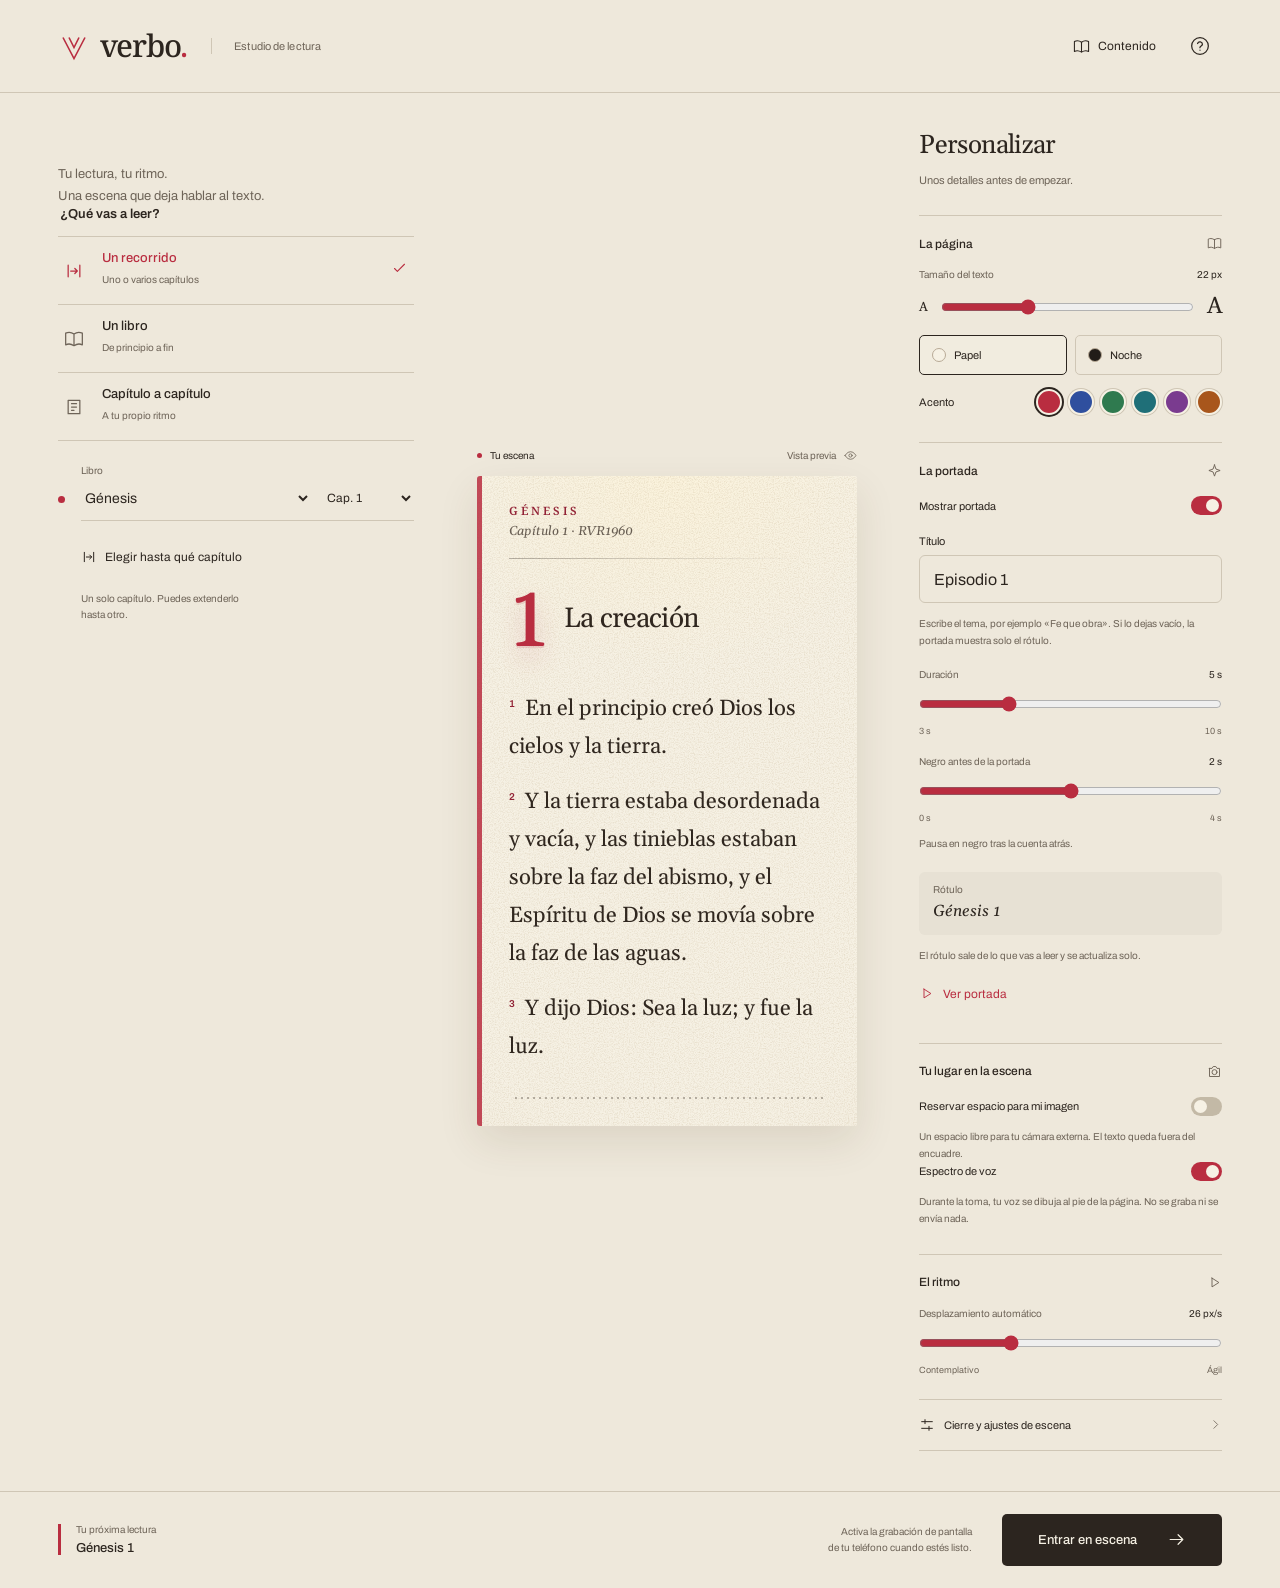
==== commit 62dcf01f: "deploy: build de 77669d6" ====
--- a/index.html
+++ b/index.html
@@ -1 +1 @@
-<!doctype html><html lang="es" data-beasties-container><head><meta charset="utf-8"><title>Verbo — Estudio de lectura</title><base href="./"><meta name="viewport" content="width=device-width,initial-scale=1,viewport-fit=cover"><meta name="theme-color" content="#f6f1e4"><meta name="description" content="Prepara tu pasaje. Dale voz a la Palabra. Un estudio de lectura bíblica para tus videos."><link rel="icon" type="image/svg+xml" href="favicon.svg"><link rel="manifest" href="manifest.webmanifest"><link rel="apple-touch-icon" href="icon-180.png"><meta name="mobile-web-app-capable" content="yes"><meta name="apple-mobile-web-app-capable" content="yes"><meta name="apple-mobile-web-app-status-bar-style" content="black-translucent"><meta name="apple-mobile-web-app-title" content="Verbo"><style>:root{--paper:#f6f1e4;--ground:#eee8db;--panel:#e8e1d1;--ink:#2c251f;--muted:#6e6458;--red:#b92d40;--red-dark:#922235;--red-night:#e17581;--red-night-soft:#f2a0a9;--red-night-num:#f8b6bd;--rule:#cfc6b5;--gold:#bc8c31;--ui:"Archivo",Arial,sans-serif;--serif:"Gelasio",Georgia,serif;--display:"Noto Serif",Georgia,serif;--hebrew:"Noto Serif Hebrew","Noto Serif",Georgia,serif;--ease:cubic-bezier(.16,1,.3,1);color-scheme:light;font-family:var(--ui);color:var(--ink);background:var(--ground);font-synthesis:none;scrollbar-color:#b7aa96 var(--ground)}*{box-sizing:border-box}body{margin:0;-webkit-font-smoothing:antialiased}@media(prefers-reduced-motion:reduce){}@media(prefers-reduced-motion:reduce){*,*:before,*:after{animation:none!important;transition:none!important;scroll-behavior:auto!important}}</style><link rel="stylesheet" href="styles-5RSU4UVU.css" media="print" onload="this.media='all'"><noscript><link rel="stylesheet" href="styles-5RSU4UVU.css"></noscript></head><body><app-root></app-root><script src="main-2BLUX5JY.js" type="module"></script></body></html>
+<!doctype html><html lang="es" data-beasties-container><head><meta charset="utf-8"><title>Verbo — Estudio de lectura</title><base href="./"><meta name="viewport" content="width=device-width,initial-scale=1,viewport-fit=cover"><meta name="theme-color" content="#f6f1e4"><meta name="description" content="Prepara tu pasaje. Dale voz a la Palabra. Un estudio de lectura bíblica para tus videos."><link rel="icon" type="image/svg+xml" href="favicon.svg"><link rel="manifest" href="manifest.webmanifest"><link rel="apple-touch-icon" href="icon-180.png"><meta name="mobile-web-app-capable" content="yes"><meta name="apple-mobile-web-app-capable" content="yes"><meta name="apple-mobile-web-app-status-bar-style" content="black-translucent"><meta name="apple-mobile-web-app-title" content="Verbo"><style>:root{--paper:#f6f1e4;--ground:#eee8db;--panel:#e8e1d1;--ink:#2c251f;--muted:#6e6458;--red:#b92d40;--red-dark:#922235;--red-night:#e17581;--red-night-soft:#f2a0a9;--red-night-num:#f8b6bd;--rule:#cfc6b5;--gold:#bc8c31;--ui:"Archivo",Arial,sans-serif;--serif:"Gelasio",Georgia,serif;--display:"Noto Serif",Georgia,serif;--hebrew:"Noto Serif Hebrew","Noto Serif",Georgia,serif;--ease:cubic-bezier(.16,1,.3,1);color-scheme:light;font-family:var(--ui);color:var(--ink);background:var(--ground);font-synthesis:none;scrollbar-color:#b7aa96 var(--ground)}*{box-sizing:border-box}body{margin:0;-webkit-font-smoothing:antialiased}@media(prefers-reduced-motion:reduce){}@media(prefers-reduced-motion:reduce){*,*:before,*:after{animation:none!important;transition:none!important;scroll-behavior:auto!important}}</style><link rel="stylesheet" href="styles-5RSU4UVU.css" media="print" onload="this.media='all'"><noscript><link rel="stylesheet" href="styles-5RSU4UVU.css"></noscript></head><body><app-root></app-root><script src="main-PS5X4LET.js" type="module"></script></body></html>
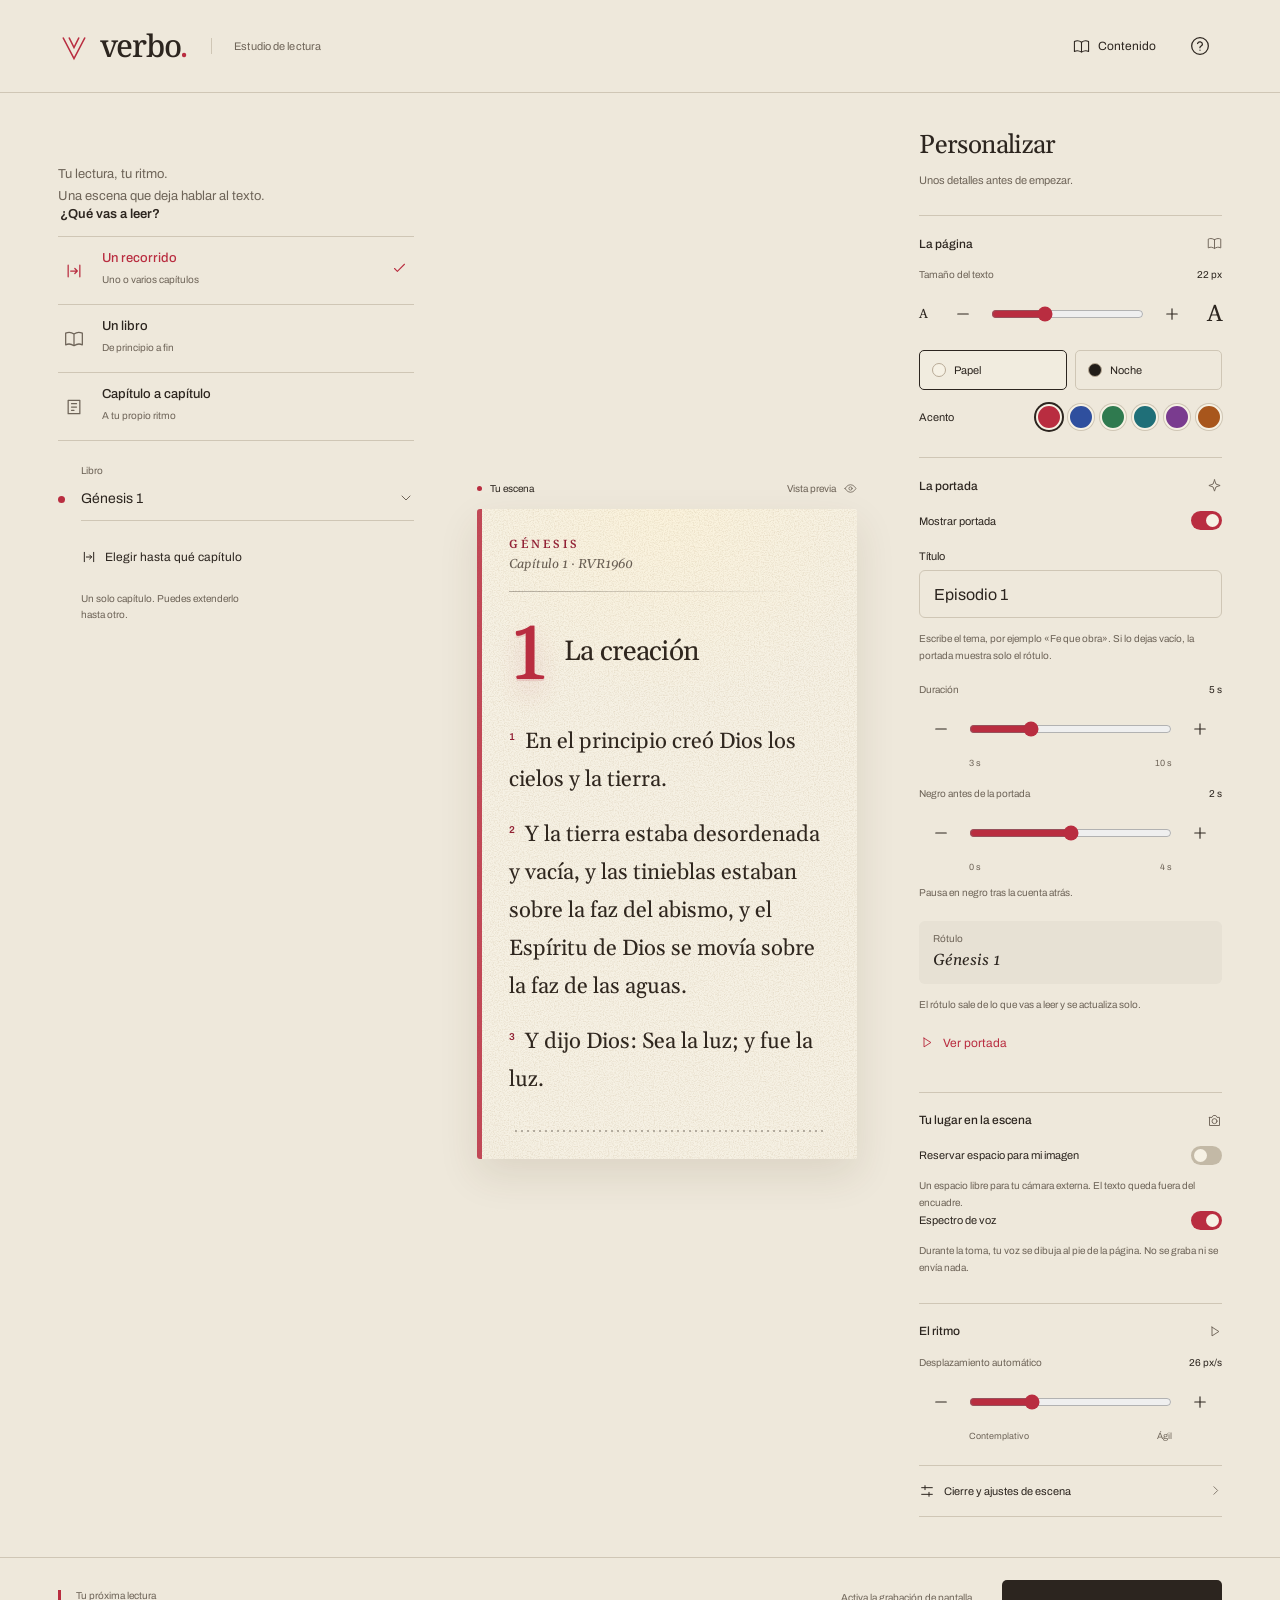
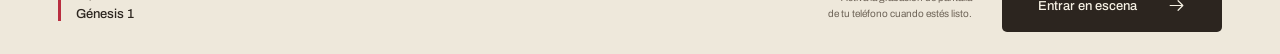
==== commit 702cb4d4: "deploy: build de 3a82540" ====
--- a/index.html
+++ b/index.html
@@ -1 +1 @@
-<!doctype html><html lang="es" data-beasties-container><head><meta charset="utf-8"><title>Verbo — Estudio de lectura</title><base href="./"><meta name="viewport" content="width=device-width,initial-scale=1,viewport-fit=cover"><meta name="theme-color" content="#f6f1e4"><meta name="description" content="Prepara tu pasaje. Dale voz a la Palabra. Un estudio de lectura bíblica para tus videos."><link rel="icon" type="image/svg+xml" href="favicon.svg"><link rel="manifest" href="manifest.webmanifest"><link rel="apple-touch-icon" href="icon-180.png"><meta name="mobile-web-app-capable" content="yes"><meta name="apple-mobile-web-app-capable" content="yes"><meta name="apple-mobile-web-app-status-bar-style" content="black-translucent"><meta name="apple-mobile-web-app-title" content="Verbo"><style>:root{--paper:#f6f1e4;--ground:#eee8db;--panel:#e8e1d1;--ink:#2c251f;--muted:#6e6458;--red:#b92d40;--red-dark:#922235;--red-night:#e17581;--red-night-soft:#f2a0a9;--red-night-num:#f8b6bd;--rule:#cfc6b5;--gold:#bc8c31;--ui:"Archivo",Arial,sans-serif;--serif:"Gelasio",Georgia,serif;--display:"Noto Serif",Georgia,serif;--hebrew:"Noto Serif Hebrew","Noto Serif",Georgia,serif;--ease:cubic-bezier(.16,1,.3,1);color-scheme:light;font-family:var(--ui);color:var(--ink);background:var(--ground);font-synthesis:none;scrollbar-color:#b7aa96 var(--ground)}*{box-sizing:border-box}body{margin:0;-webkit-font-smoothing:antialiased}@media(prefers-reduced-motion:reduce){}@media(prefers-reduced-motion:reduce){*,*:before,*:after{animation:none!important;transition:none!important;scroll-behavior:auto!important}}</style><link rel="stylesheet" href="styles-5RSU4UVU.css" media="print" onload="this.media='all'"><noscript><link rel="stylesheet" href="styles-5RSU4UVU.css"></noscript></head><body><app-root></app-root><script src="main-PS5X4LET.js" type="module"></script></body></html>
+<!doctype html><html lang="es" data-beasties-container><head><meta charset="utf-8"><title>Verbo — Estudio de lectura</title><base href="./"><meta name="viewport" content="width=device-width,initial-scale=1,viewport-fit=cover"><meta name="theme-color" content="#f6f1e4"><meta name="description" content="Prepara tu pasaje. Dale voz a la Palabra. Un estudio de lectura bíblica para tus videos."><link rel="icon" type="image/svg+xml" href="favicon.svg"><link rel="manifest" href="manifest.webmanifest"><link rel="apple-touch-icon" href="icon-180.png"><meta name="mobile-web-app-capable" content="yes"><meta name="apple-mobile-web-app-capable" content="yes"><meta name="apple-mobile-web-app-status-bar-style" content="black-translucent"><meta name="apple-mobile-web-app-title" content="Verbo"><style>:root{--paper:#f6f1e4;--ground:#eee8db;--panel:#e8e1d1;--ink:#2c251f;--muted:#6e6458;--red:#b92d40;--red-dark:#922235;--red-night:#e17581;--red-night-soft:#f2a0a9;--red-night-num:#f8b6bd;--rule:#cfc6b5;--gold:#bc8c31;--ui:"Archivo",Arial,sans-serif;--serif:"Gelasio",Georgia,serif;--display:"Noto Serif",Georgia,serif;--hebrew:"Noto Serif Hebrew","Noto Serif",Georgia,serif;--ease:cubic-bezier(.16,1,.3,1);color-scheme:light;font-family:var(--ui);color:var(--ink);background:var(--ground);font-synthesis:none;scrollbar-color:#b7aa96 var(--ground)}*{box-sizing:border-box}body{margin:0;-webkit-font-smoothing:antialiased}@media(prefers-reduced-motion:reduce){}@media(prefers-reduced-motion:reduce){*,*:before,*:after{animation:none!important;transition:none!important;scroll-behavior:auto!important}}</style><link rel="stylesheet" href="styles-EGAO6UDL.css" media="print" onload="this.media='all'"><noscript><link rel="stylesheet" href="styles-EGAO6UDL.css"></noscript></head><body><app-root></app-root><script src="main-Q43P6QRU.js" type="module"></script></body></html>
--- a/styles-EGAO6UDL.css
+++ b/styles-EGAO6UDL.css
@@ -0,0 +1 @@
+@font-face{font-family:"Noto Serif";font-style:normal;font-weight:100 900;font-display:swap;src:url("./media/noto-serif-latin-wght-normal-SE7LSV22.woff2") format("woff2");unicode-range:U+0000-00FF,U+0131,U+0152-0153,U+02BB-02BC,U+02C6,U+02DA,U+02DC,U+0304,U+0308,U+0329,U+2000-206F,U+20AC,U+2122,U+2191,U+2193,U+2212,U+2215,U+FEFF,U+FFFD}@font-face{font-family:"Noto Serif";font-style:normal;font-weight:100 900;font-display:swap;src:url("./media/noto-serif-greek-wght-normal-5PPLP64R.woff2") format("woff2");unicode-range:U+0370-0377,U+037A-037F,U+0384-038A,U+038C,U+038E-03A1,U+03A3-03FF}@font-face{font-family:"Noto Serif";font-style:normal;font-weight:100 900;font-display:swap;src:url("./media/noto-serif-greek-ext-wght-normal-QTA3JEB3.woff2") format("woff2");unicode-range:U+1F00-1FFF}@font-face{font-family:Archivo;font-style:normal;font-weight:100 900;font-stretch:62% 125%;font-display:swap;src:url("./media/archivo-latin-wdth-normal-R3FITQA7.woff2") format("woff2");unicode-range:U+0000-00FF,U+0131,U+0152-0153,U+02BB-02BC,U+02C6,U+02DA,U+02DC,U+0304,U+0308,U+0329,U+2000-206F,U+20AC,U+2122,U+2191,U+2193,U+2212,U+2215,U+FEFF,U+FFFD}@font-face{font-family:Gelasio;font-style:normal;font-weight:400;font-display:swap;src:url("./media/gelasio-latin-400-normal-KQNBTWJY.woff2") format("woff2");unicode-range:U+0000-00FF,U+0131,U+0152-0153,U+02BB-02BC,U+02C6,U+02DA,U+02DC,U+0304,U+0308,U+0329,U+2000-206F,U+20AC,U+2122,U+2191,U+2193,U+2212,U+2215,U+FEFF,U+FFFD}@font-face{font-family:Gelasio;font-style:normal;font-weight:400;font-display:swap;src:url("./media/gelasio-latin-ext-400-normal-OL4ZQ2QX.woff2") format("woff2");unicode-range:U+0100-02BA,U+02BD-02C5,U+02C7-02CC,U+02CE-02D7,U+02DD-02FF,U+0304,U+0308,U+0329,U+1D00-1DBF,U+1E00-1E9F,U+1EF2-1EFF,U+2020,U+20A0-20AB,U+20AD-20C0,U+2113,U+2C60-2C7F,U+A720-A7FF}@font-face{font-family:Gelasio;font-style:italic;font-weight:400;font-display:swap;src:url("./media/gelasio-latin-400-italic-H3NXEVYZ.woff2") format("woff2");unicode-range:U+0000-00FF,U+0131,U+0152-0153,U+02BB-02BC,U+02C6,U+02DA,U+02DC,U+0304,U+0308,U+0329,U+2000-206F,U+20AC,U+2122,U+2191,U+2193,U+2212,U+2215,U+FEFF,U+FFFD}@font-face{font-family:Gelasio;font-style:italic;font-weight:400;font-display:swap;src:url("./media/gelasio-latin-ext-400-italic-FOT74WO2.woff2") format("woff2");unicode-range:U+0100-02BA,U+02BD-02C5,U+02C7-02CC,U+02CE-02D7,U+02DD-02FF,U+0304,U+0308,U+0329,U+1D00-1DBF,U+1E00-1E9F,U+1EF2-1EFF,U+2020,U+20A0-20AB,U+20AD-20C0,U+2113,U+2C60-2C7F,U+A720-A7FF}@font-face{font-family:Gelasio;font-style:normal;font-weight:500 700;font-display:swap;src:url("./media/gelasio-latin-700-normal-DUEYCI6Z.woff2") format("woff2");unicode-range:U+0000-00FF,U+0131,U+0152-0153,U+02BB-02BC,U+02C6,U+02DA,U+02DC,U+0304,U+0308,U+0329,U+2000-206F,U+20AC,U+2122,U+2191,U+2193,U+2212,U+2215,U+FEFF,U+FFFD}@font-face{font-family:"Noto Serif Hebrew";font-style:normal;font-weight:100 900;font-display:swap;src:url("./media/noto-serif-hebrew-hebrew-wght-normal-XQ24VW7Z.woff2") format("woff2");unicode-range:U+0590-05FF,U+200C-2010,U+20AA,U+25CC,U+FB1D-FB4F}:root{--paper:#f6f1e4;--ground:#eee8db;--panel:#e8e1d1;--ink:#2c251f;--muted:#6e6458;--red:#b92d40;--red-dark:#922235;--red-night:#e17581;--red-night-soft:#f2a0a9;--red-night-num:#f8b6bd;--rule:#cfc6b5;--gold:#bc8c31;--ui:"Archivo",Arial,sans-serif;--serif:"Gelasio",Georgia,serif;--display:"Noto Serif",Georgia,serif;--hebrew:"Noto Serif Hebrew","Noto Serif",Georgia,serif;--ease:cubic-bezier(.16,1,.3,1);color-scheme:light;font-family:var(--ui);color:var(--ink);background:var(--ground);font-synthesis:none;scrollbar-color:#b7aa96 var(--ground)}*{box-sizing:border-box}body{margin:0;-webkit-font-smoothing:antialiased}button,input,select,textarea{font:inherit}button{color:inherit;border:0;background:none;padding:0;cursor:pointer;-webkit-tap-highlight-color:transparent}button:disabled{opacity:.4;cursor:not-allowed}a{color:inherit;text-underline-offset:4px}button,a,input,select,summary{touch-action:manipulation}button:focus-visible,a:focus-visible,input:focus-visible,select:focus-visible,summary:focus-visible,[tabindex]:focus-visible{outline:2px solid var(--red);outline-offset:4px}button:active:not(:disabled){transform:translateY(1px)}button{transition:background-color .18s,color .18s,transform .18s var(--ease)}::selection{background:#c88b3b45;color:var(--ink)}input{caret-color:var(--red);accent-color:var(--red)}p,h1,h2,h3{margin:0}h1,h2{text-wrap:balance}fieldset{margin:0;padding:0;border:0;min-width:0}select{appearance:auto;color:var(--ink);background:transparent;border:0;border-radius:0;cursor:pointer;min-height:44px;padding:0 20px 0 0;width:100%;font-size:14px}select option{background:var(--paper);color:var(--ink)}input[type=range]{width:100%;height:24px;margin:0;cursor:pointer;background:transparent;accent-color:var(--red)}input[type=checkbox]{width:17px;height:17px;margin:0;flex:none}input[type=text]{width:100%;min-height:48px;background:transparent;border:1px solid var(--rule);padding:10px 14px;border-radius:6px;color:var(--ink)}.icon-button{width:44px;height:44px;display:inline-flex;align-items:center;justify-content:center;border-radius:50%;flex:none}.icon-button:hover{background:#2c251f09}.text-button{display:inline-flex;align-items:center;justify-content:center;gap:9px;font-size:12px;min-height:44px}.text-button:hover{color:var(--red)}.primary{min-height:52px;padding:0 24px;display:inline-flex;align-items:center;justify-content:center;gap:30px;background:var(--ink);color:var(--paper);border-radius:5px;font-size:13px;font-weight:500}.primary:hover:not(:disabled){background:var(--red-dark)}.primary v-icon{width:19px;height:19px}.full-width{width:100%}.spacious{margin-top:24px!important}.studio{min-height:100dvh;display:flex;flex-direction:column}.studio-header{display:flex;align-items:center;justify-content:space-between;gap:24px;padding:24px 4.5%;border-bottom:1px solid var(--rule);min-height:90px}.brand{display:flex;align-items:center;gap:10px;color:var(--ink);text-decoration:none;font:500 31px/.9 var(--display);letter-spacing:-.04em}.brand-mark{width:32px;height:35px;color:var(--red);display:flex;align-items:center}.brand-mark svg{width:100%;height:100%}.brand-dot{color:var(--red)}.brand-description{font:400 11px/1.5 var(--ui);letter-spacing:.01em;border-left:1px solid var(--rule);margin-left:14px;padding-left:22px;color:var(--muted)}.studio-header nav{display:flex;align-items:center;gap:22px}.content-nav{gap:8px}.content-nav v-icon{width:17px;height:17px}.workbench{width:min(1310px,91%);margin:0 auto;flex:1;display:grid;grid-template-columns:minmax(250px,1fr) minmax(300px,380px) minmax(235px,.85fr);gap:clamp(32px,4.9vw,80px);align-items:center;padding:32px 0 40px}.prepare{align-self:start;padding-top:20px}h1{font:400 50px/1.12 var(--display);letter-spacing:-.035em}h1 em{font-family:var(--serif);font-weight:400;color:var(--red)}.intro{font:400 13px/1.7 var(--ui);color:var(--muted);margin-top:18px}.intro-art{height:105px;max-width:280px;margin:0 0 7px -25px}.mode-field legend{font-size:13px;font-weight:600;margin-bottom:15px}.reading-modes{display:flex;flex-direction:column;border-top:1px solid var(--rule)}.reading-modes>button{position:relative;display:grid;grid-template-columns:26px 1fr 22px;gap:4px 12px;text-align:left;padding:14px 6px;border-bottom:1px solid var(--rule);min-height:68px}.reading-modes>button>v-icon{grid-row:span 2;align-self:center;color:var(--muted);width:20px;height:20px}.reading-modes>button>span:not(.mode-check){font-size:13px;font-weight:500}.reading-modes>button>small{font-size:10px;color:var(--muted);grid-column:2}.reading-modes>button:hover{background:#f6f1e460}.reading-modes>button.selected>v-icon,.reading-modes>button.selected>span{color:var(--red)}.mode-check{position:absolute;right:6px;top:23px;color:var(--red)}.mode-check v-icon{width:17px;height:17px}.passage-fields{margin-top:24px}.passage-row{position:relative;display:flex;gap:16px;align-items:center}.passage-row+.passage-row{margin-top:10px}.route-dot{width:7px;height:7px;border-radius:50%;background:var(--red);flex:none;margin-top:12px}.end-dot{background:transparent;border:1px solid var(--red)}.passage-row:first-child:has(+.passage-row):after{content:"";position:absolute;left:3px;top:calc(50% + 13px);height:calc(100% - 5px);border-left:1px dashed #b8a791}.passage-field{min-width:0;flex:1}.range-add{margin:14px 0 0 23px;display:inline-flex;align-items:center;gap:8px;min-height:44px}.range-add v-icon{width:16px;height:16px}.range-remove{margin-top:12px;color:var(--muted)}.range-remove v-icon{width:16px;height:16px}.passage-field>label{display:block;font-size:10px;color:var(--muted)}.book-chapter{display:flex;gap:12px;border-bottom:1px solid var(--rule)}.passage-button{display:flex;align-items:center;justify-content:space-between;gap:10px;width:100%;min-height:44px;font-size:14px;text-align:left}.passage-button v-icon{width:16px;height:16px;color:var(--muted)}.picker-dialog{width:min(520px,calc(100% - 28px));max-height:min(680px,calc(100dvh - 40px))}.picker-dialog[open]{display:flex;flex-direction:column}.picker-heading{display:flex;align-items:center;justify-content:space-between;gap:16px;padding:14px 14px 10px 22px;border-bottom:1px solid var(--rule);flex:none}.picker-heading h2{font:400 22px/1.2 var(--serif);letter-spacing:-.025em}.picker-body{padding:16px 22px 22px;overflow-y:auto;overscroll-behavior:contain}.picker-search{width:100%;min-height:44px;padding:0 14px;font-size:14px;color:var(--ink);background:#f6f1e4a0;border:1px solid var(--rule);border-radius:6px}.picker-search:focus-visible{outline-offset:2px}.picker-results{list-style:none;margin:8px 0 0;padding:0;display:flex;flex-wrap:wrap;gap:8px}.picker-results button{min-height:44px;padding:0 14px;font-size:13px;border:1px solid var(--rule);border-radius:30px}.picker-results button:hover{border-color:var(--red);color:var(--red)}.picker-empty{font-size:12px;color:var(--muted);padding:10px 2px}.picker-tabs{display:flex;margin-top:16px;border-bottom:1px solid var(--rule)}.picker-tabs button{flex:1;min-height:44px;font-size:13px;color:var(--muted);border-bottom:2px solid transparent;margin-bottom:-1px}.picker-tabs button small{display:none}.picker-tabs button.selected{color:var(--red);border-bottom-color:var(--red)}.picker-grid{display:grid;gap:6px;margin-top:14px}.picker-grid.books{grid-template-columns:repeat(auto-fill,minmax(62px,1fr))}.picker-grid.chapters{grid-template-columns:repeat(auto-fill,minmax(48px,1fr))}.picker-grid button{min-height:44px;min-width:44px;padding:0 4px;font-size:13px;line-height:1.2;border:1px solid var(--rule);border-radius:6px;overflow-wrap:anywhere}.picker-grid button:hover{border-color:var(--red)}.picker-grid button.current{color:var(--paper);background:var(--red);border-color:var(--red)}.picker-chapter-head{display:flex;align-items:center;gap:14px;margin-top:12px}.picker-chapter-head strong{font:400 18px/1.2 var(--serif)}.picker-chapter-head v-icon{width:16px;height:16px}@media(max-width:700px){.picker-dialog{width:100%;max-width:none;margin:auto 0 0;max-height:85dvh;border-radius:12px 12px 0 0}.picker-grid.books{grid-template-columns:repeat(5,1fr)}.picker-grid.chapters{grid-template-columns:repeat(6,1fr)}}.selection-note{font-size:10px;line-height:1.6;color:var(--muted);margin:12px 0 0 23px;max-width:29ch}.field-error{font-size:12px;line-height:1.5;color:var(--red-dark);margin:12px 0;padding:10px 12px;background:#bd30420a;border:1px solid #bd304244;border-radius:5px}.demo-note{display:flex;align-items:start;gap:8px;margin-top:26px;color:var(--muted);font-size:10px;line-height:1.6}.demo-note .status-dot{margin-top:5px}.demo-note button{display:block;text-decoration:underline;text-underline-offset:3px;min-height:24px}.status-dot{display:inline-block;flex:none;width:5px;height:5px;border-radius:50%;background:var(--red)}.stage-column{min-width:0;align-self:center}.preview-caption{display:flex;align-items:center;justify-content:space-between;color:var(--muted);font-size:10px;margin:0 0 14px}.preview-caption>span{display:flex;gap:8px;align-items:center}.preview-caption>span:first-child{color:var(--ink)}.preview-caption v-icon{width:13px;height:13px}.preview-frame{position:relative;height:min(650px,calc(100dvh - 245px));min-height:520px;background:var(--paper);box-shadow:0 16px 40px #4a36121c;border-radius:3px;overflow:hidden}.preview-footnote{display:flex;align-items:center;justify-content:center;gap:7px;text-align:center;font:400 10px/1.5 var(--ui);color:var(--muted);margin-top:18px}.preview-footnote v-icon{width:13px;height:13px;color:var(--gold)}.scene-settings{align-self:center;padding-top:4px}.scene-settings>h2{font:400 26px/1.3 var(--serif);letter-spacing:-.025em}.settings-intro{font-size:11px;color:var(--muted);margin-top:9px;line-height:1.5}.setting-group{margin-top:27px;border-top:1px solid var(--rule);padding-top:20px}.group-heading{display:flex;align-items:center;justify-content:space-between;margin-bottom:18px}.group-heading h3{font-size:12px;font-weight:500}.group-heading v-icon{width:15px;height:15px;color:var(--muted)}.range-label{display:flex;justify-content:space-between;align-items:center;gap:10px;font-size:10px;margin:0 0 12px;color:var(--muted)}output{color:var(--ink);font-size:10px;font-variant-numeric:tabular-nums;white-space:nowrap}.font-range{display:flex;align-items:center;gap:13px}.font-range>span:first-child{font:400 13px var(--serif)}.font-range>span:last-child{font:400 23px var(--serif)}.theme-choice{display:flex;gap:8px;margin-top:14px}.theme-choice button{display:flex;align-items:center;gap:8px;min-height:40px;flex:1;padding:8px 12px;font-size:11px;border:1px solid var(--rule);border-radius:5px}.theme-choice .selected{border-color:var(--ink);background:#f6f1e450}.theme-swatch{width:14px;height:14px;display:inline-block;border-radius:50%;border:1px solid #b8aa96}.paper-swatch{background:var(--paper)}.night-swatch{background:#211c18}.accent-choice{display:flex;align-items:center;justify-content:space-between;gap:12px;margin-top:14px;font-size:11px}.accent-swatches{display:flex;gap:6px}.accent-swatches button{width:26px;height:26px;padding:0;border-radius:50%;background:var(--swatch);border:2px solid var(--paper);box-shadow:0 0 0 1px var(--rule);cursor:pointer;transition:box-shadow .2s var(--ease)}.accent-swatches button.selected{box-shadow:0 0 0 2px var(--ink)}.switch-label{display:flex;align-items:center;justify-content:space-between;gap:16px;font-size:11px;line-height:1.5;cursor:pointer}.switch{appearance:none;width:31px!important;height:19px!important;background:#c3b9a6;border-radius:20px;position:relative;border:0;cursor:pointer}.switch:after{content:"";position:absolute;left:3px;top:3px;width:13px;height:13px;border-radius:50%;background:var(--paper);transition:transform .2s var(--ease)}.switch:checked{background:var(--red)}.switch:checked:after{transform:translate(12px)}.small-note{font-size:10px;line-height:1.7;color:var(--muted);margin-top:12px}.range-ends{display:flex;justify-content:space-between;margin:7px 50px 0;color:var(--muted);font-size:9px}.more-settings{border-top:1px solid var(--rule);border-bottom:1px solid var(--rule);margin-top:24px;display:flex;align-items:center;justify-content:space-between;width:100%;padding:17px 0;font-size:11px;gap:8px}.more-settings>span{display:flex;gap:9px;align-items:center}.more-settings v-icon{width:16px;height:16px}.more-settings>v-icon{width:13px;height:13px;color:var(--muted)}.more-settings:hover{color:var(--red)}.frame-controls{display:flex;align-items:center;gap:20px;margin:20px 0}.corner-picker{display:grid;grid-template-columns:1fr 1fr;gap:4px;width:60px;flex:none}.corner-picker button{height:26px;border:1px solid var(--rule);border-radius:3px;position:relative}.corner-picker button span{width:7px;height:7px;background:#b4a895;position:absolute;top:4px;left:4px;border-radius:50%}.corner-picker button:nth-child(2n) span{left:auto;right:4px}.corner-picker button:nth-child(n+3) span{top:auto;bottom:4px}.corner-picker button.selected{border-color:var(--red)}.corner-picker button.selected span{background:var(--red)}.shape-options{display:flex;flex-direction:column;gap:4px;font-size:10px}.shape-options button{text-align:left;min-height:26px;padding:0 8px;border:1px solid transparent;border-radius:3px}.shape-options .selected{border-color:var(--rule);color:var(--red)}.check-label{display:flex;align-items:center;gap:10px;font-size:11px;line-height:1.5;cursor:pointer;margin-top:12px}.studio-footer{border-top:1px solid var(--rule);padding:22px 4.5%;display:flex;align-items:center;justify-content:space-between;gap:28px}.session-summary{display:flex;align-items:center;gap:15px;font-size:10px;color:var(--muted)}.session-rule{width:3px;height:31px;background:var(--red)}.session-summary strong{display:block;font-size:13px;font-weight:500;color:var(--ink);margin-top:6px}.start-actions{display:flex;align-items:center;gap:30px}.start-actions>p{font-size:10px;line-height:1.6;color:var(--muted);text-align:right}.start-button{min-width:220px;gap:30px}.loading-state,.empty-state{height:100%;display:flex;align-items:center;justify-content:center;flex-direction:column;gap:20px;padding:30px;text-align:center}.empty-state>v-icon{color:var(--red);width:30px;height:30px}.empty-state h2{font:400 28px/1.2 var(--serif)}.empty-state p,.loading-state p{font-size:12px;line-height:1.7;color:var(--muted)}.loading-line{display:block;width:60px;height:2px;background:var(--red);animation:load-line 1.4s ease-in-out infinite}.in-scene{height:100dvh;min-height:0;overflow:hidden}.in-scene>.studio-header,.in-scene .prepare,.in-scene .scene-settings,.in-scene>.studio-footer,.in-scene .preview-caption,.in-scene .preview-footnote{display:none}.in-scene .workbench{display:block;padding:0;margin:0;width:100%;height:100%;min-height:0}.in-scene .stage-column{height:100%}.preview-frame.recording{margin:0;position:fixed;inset:0;z-index:30;min-height:0;width:100%;height:100dvh;border-radius:0;box-shadow:none}.recording v-reader{height:100%;display:block}.scene-controls{position:absolute;inset:0;pointer-events:none;opacity:0;transition:opacity .3s var(--ease);z-index:40}.scene-controls.visible{opacity:1}.scene-controls.visible .scene-topbar,.scene-controls.visible .scene-dock{pointer-events:auto}.scene-topbar{position:absolute;top:0;left:0;right:0;display:flex;align-items:center;justify-content:space-between;padding:10px calc(var(--rib-edge) + var(--rib-w) * 2 + 10px) 10px 20px;background:var(--paper);border-bottom:1px solid var(--rule);font-size:12px}.ribbons-left .scene-topbar{padding-right:20px;padding-left:calc(var(--rib-edge) + var(--rib-w) * 2 + 10px)}.scene-topbar .text-button{font-size:12px}.scene-topbar .text-button v-icon{width:16px;height:16px}.scene-dock{position:absolute;bottom:0;left:50%;transform:translate(-50%);width:min(100%,420px);padding:10px 16px calc(12px + env(safe-area-inset-bottom));background:var(--paper);box-shadow:0 -8px 35px #30231a12}.tool-strip{display:flex;align-items:stretch;gap:8px}.tool-strip>button{flex:1 1 0;display:flex;flex-direction:column;align-items:center;justify-content:center;gap:6px;min-height:62px;padding:8px 6px;border:1px solid var(--rule);border-radius:7px;font-size:12px;line-height:1.2;color:var(--muted)}.tool-strip>button:hover:not(:disabled){color:var(--ink);background:color-mix(in srgb,var(--red) 4%,transparent)}.tool-strip>button.active{color:var(--red);border-color:var(--red);background:color-mix(in srgb,var(--red) 7%,transparent)}.tool-strip>button:disabled{opacity:.5}.tool-strip v-icon{width:21px;height:21px}.original-glyph{font:400 24px/1 var(--display);height:21px;display:inline-flex;align-items:center;white-space:nowrap}.original-tool{font:400 28px/.8 var(--display);height:21px;display:inline-flex;align-items:center}.chosen-count{margin:10px 0 0;display:flex;align-items:center;justify-content:center;gap:7px;font-size:12px;color:var(--ink)}.chosen-count v-icon{width:13px;height:13px;color:var(--gold)}.chosen-count strong{font-weight:600;font-variant-numeric:tabular-nums}.press-hint{margin:10px 0 0;text-align:center;font-size:12px;line-height:1.4;color:var(--muted);text-wrap:balance}.press-hint+.press-hint{margin-top:2px}.chapter-nav{border-top:1px solid var(--rule);margin-top:5px;padding-top:5px;display:flex;align-items:center;justify-content:space-between}.chapter-nav .icon-button{width:44px;height:44px}.end-take{display:flex;align-items:center;gap:9px;min-height:44px;padding-inline:8px;font-size:12px;color:var(--muted)}.tiny-square{width:6px;height:6px;background:var(--red);border-radius:1px}.countdown-overlay{position:absolute;inset:0;z-index:50;background:var(--paper);display:flex;align-items:center;justify-content:center;flex-direction:column;gap:20px}.countdown-number{font:400 110px/1 var(--display);color:var(--red);font-variant-numeric:tabular-nums;animation:count-in .6s var(--ease) both}@keyframes count-in{0%{opacity:0;transform:scale(1.16);filter:blur(10px)}to{opacity:1;transform:none;filter:blur(0)}}.countdown-overlay.dissolving{pointer-events:none}.countdown-overlay.dissolving:not(.lead){background:transparent}.countdown-overlay.lead{transition:background-color 1s linear}.countdown-overlay.lead p,.countdown-overlay.lead .text-button{transition:color 1s linear,opacity .25s linear}.countdown-overlay.lead[data-step="2"]{background:color-mix(in srgb,var(--paper) 50%,#000)}.countdown-overlay.lead[data-step="1"]{background:#000}.countdown-overlay.lead[data-step="2"] p,.countdown-overlay.lead[data-step="1"] p{color:#f6f1e4}.countdown-overlay.lead[data-step="2"] .text-button,.countdown-overlay.lead[data-step="1"] .text-button{color:#d8d0bd}.lead-curtain{position:absolute;inset:0;z-index:44;background:#000;opacity:1;pointer-events:none;transition:opacity 1.5s cubic-bezier(.4,0,.2,1)}.lead-curtain.fading{opacity:0}.countdown-overlay.dissolving .countdown-number{animation:count-dissolve .75s cubic-bezier(.4,0,.6,1) both}.countdown-overlay.dissolving p,.countdown-overlay.dissolving .text-button{opacity:0;transition:opacity .25s linear}@keyframes count-dissolve{0%{opacity:1;color:var(--red);transform:none;filter:blur(0)}40%{opacity:.6;color:var(--gold)}to{opacity:0;color:#e8c46a;transform:scale(1.9) translateY(-8%);filter:blur(24px)}}@media(prefers-reduced-motion:reduce){.countdown-number,.countdown-overlay.dissolving .countdown-number{animation-name:count-fade}@keyframes count-fade{0%{opacity:0}to{opacity:1}}.countdown-overlay.dissolving .countdown-number{animation:count-fade-out .75s linear both}@keyframes count-fade-out{to{opacity:0}}}.countdown-overlay p{font:italic 20px var(--serif)}.countdown-overlay .text-button{position:absolute;bottom:40px;color:var(--muted)}.ending-screen{position:absolute;inset:0;background:var(--paper);z-index:35;overflow:hidden;animation:ending-in .9s cubic-bezier(.4,0,.2,1) both}@keyframes ending-in{0%{opacity:0}to{opacity:1}}@media(prefers-reduced-motion:reduce){.ending-screen{animation:ending-in .9s linear both!important}}.preview-frame.is-finished v-particles{z-index:36}.ending-actions{position:absolute;bottom:32px;left:20px;right:20px;display:flex;justify-content:center;flex-wrap:wrap;gap:20px;opacity:0;pointer-events:none;transition:opacity .25s}.ending-actions.visible{opacity:1;pointer-events:auto}.fade-veil{position:absolute;inset:0;z-index:60;background:#000;opacity:0;animation:fade-veil-in var(--fade-ms,6s) cubic-bezier(.45,0,.55,1) forwards;cursor:default}.fade-veil.black{opacity:1;animation:none}@keyframes fade-veil-in{0%{opacity:0}to{opacity:1}}.dark-scene{color:var(--ink);--paper:#211c18;--ink:#eee4d2;--muted:#b6aa98;--rule:#564a3c;--red:var(--red-night) }.dark-scene .scene-dock{box-shadow:0 -8px 35px #0003}dialog{color:var(--ink);background:var(--paper);padding:0;width:min(480px,calc(100% - 28px));max-height:calc(100dvh - 40px);border:0;border-radius:12px;box-shadow:0 18px 80px #21160f36;overscroll-behavior:contain}dialog::backdrop{background:#21180f70}.dialog-heading{display:flex;align-items:center;justify-content:space-between;gap:20px;padding:22px 25px 16px;border-bottom:1px solid var(--rule)}.dialog-heading h2{font:400 28px/1.2 var(--serif);letter-spacing:-.03em}.dialog-heading .icon-button{width:36px;height:36px}.dialog-body{padding:24px 28px 30px}.dialog-intro{font:400 14px/1.7 var(--serif);color:var(--muted);margin-bottom:26px}.field-label{display:block;font-size:11px;margin:22px 0 10px}.dialog-body>select{border-bottom:1px solid var(--rule);font-size:12px;padding-right:15px}.message-presets{display:flex;gap:7px;margin-top:10px}.message-presets button{font-size:10px;min-height:33px;padding:0 12px;border:1px solid var(--rule);border-radius:30px}.message-presets button:hover{border-color:var(--red);color:var(--red)}.content-status{display:flex;gap:14px;align-items:center;padding:14px 0 22px;border-bottom:1px solid var(--rule);margin-bottom:18px}.content-status>v-icon{width:23px;height:23px;color:var(--red)}.content-status strong{display:block;font-size:12px;font-weight:500}.content-status span{display:block;font-size:10px;margin-top:7px;color:var(--muted)}.upload-field{display:flex;gap:15px;align-items:center;position:relative;min-height:70px;border:1px dashed #b8aa93;border-radius:6px;padding:14px 18px;margin-top:12px;cursor:pointer}.upload-field:hover{border-color:var(--red)}.upload-field:focus-within{outline:2px solid var(--red);outline-offset:3px}.upload-field strong{font-size:12px;font-weight:500;display:block}.upload-field small{display:block;margin-top:7px;font-size:10px;color:var(--muted)}.upload-field input{position:absolute;inset:0;opacity:0;width:100%;cursor:pointer}.upload-field>.original-tool{width:20px;justify-content:center;color:var(--red)}code{overflow-wrap:anywhere;font-size:10px}.dialog-body details{margin-top:22px;border-top:1px solid var(--rule);padding-top:18px;font-size:11px}.dialog-body summary{cursor:pointer;min-height:32px}.dialog-body pre{white-space:pre-wrap;overflow-wrap:anywhere;font-size:10px;line-height:1.6;padding:15px;background:var(--ground);border-radius:4px}.dialog-body details a{display:block;min-height:34px;color:var(--red)}.attribution{font-size:9px}.help-steps{margin:0;padding-left:20px;display:grid;gap:22px}.help-steps li{padding-left:6px;font-size:12px;color:var(--red)}.help-steps strong{font-weight:500;color:var(--ink)}.help-steps p{color:var(--muted);font-size:12px;line-height:1.7;margin-top:7px}.help-tip{display:flex;gap:12px;border-top:1px solid var(--rule);margin-top:26px;padding-top:20px;font-size:11px;line-height:1.7;color:var(--muted)}.help-tip v-icon{color:var(--red);margin-top:2px}.original-dialog{width:min(430px,calc(100% - 36px));text-align:center;overflow-wrap:anywhere}.note-close{position:absolute;top:12px;right:12px}.original-content{padding:42px 30px 32px}.note-reference{font:500 10px var(--ui);color:var(--muted)}.original-content h2{font:400 22px var(--serif);margin-top:18px}.original-word{font:400 38px/1.4 var(--display);color:var(--red);margin-top:25px}.original-word[lang=he]{font:400 44px/1.9 var(--hebrew);letter-spacing:0;unicode-bidi:isolate;text-align:center;margin-top:14px;padding-block:4px;overflow:visible;font-feature-settings:"mark" 1,"mkmk" 1}.transliteration{font:italic 17px var(--serif);color:var(--muted);margin-top:8px}.note-meaning{border-top:1px solid var(--rule);margin-top:25px;padding-top:23px;font:400 18px/1.4 var(--serif)}.note-context{font:400 14px/1.75 var(--serif);margin-top:18px;color:var(--muted);text-align:left}.note-sources{font:400 11px/1.5 var(--ui);margin-top:12px;color:var(--muted);text-align:left}.note-bottom{display:block;margin-top:30px;font:400 10px var(--ui);color:var(--muted)}.toast-region{position:fixed;left:16px;right:16px;bottom:25px;z-index:100;display:flex;justify-content:center;pointer-events:none}.toast{background:var(--ink);color:var(--paper);border-radius:8px;padding:15px 20px;font-size:12px;max-width:460px;display:flex;align-items:center;gap:12px;line-height:1.5;box-shadow:0 8px 30px #21160f20}.toast v-icon{width:17px;height:17px}@keyframes load-line{50%{transform:scaleX(.3);opacity:.4}}@media(min-width:1550px){.workbench{gap:90px;max-width:1400px;grid-template-columns:1fr 400px .85fr}.preview-frame{height:690px}h1{font-size:57px}}@media(max-width:1100px)and (min-width:701px){.workbench{grid-template-columns:minmax(260px,1fr) minmax(310px,380px);max-width:850px;gap:32px 55px}.scene-settings{grid-column:1/-1;display:grid;grid-template-columns:repeat(3,1fr);gap:0 28px;padding-bottom:20px}.scene-settings>h2,.settings-intro{display:none}.setting-group{margin-top:0}.more-settings{grid-column:1/-1;margin-top:20px;padding:15px 0}.studio-footer{position:sticky;bottom:0;background:var(--ground);z-index:10}.preview-frame{height:620px}.prepare{padding-top:0}}@media(max-width:700px){.studio-header{min-height:77px;padding:17px 22px}.brand{font-size:28px;gap:7px}.brand-mark{width:27px;height:30px}.brand-description{display:none}.studio-header nav{gap:6px}.content-nav{font-size:10px;gap:7px}.content-nav v-icon{width:16px;height:16px}.studio-header .icon-button{width:36px;height:36px}.workbench{display:flex;flex-direction:column;gap:30px;width:100%;padding:30px 24px 36px}.prepare{width:100%;padding:0;position:relative}h1{font-size:40px;line-height:1.17;max-width:260px}.intro{font-size:12px;margin-top:15px;line-height:1.6}.intro-art{position:absolute;right:-24px;top:30px;width:175px;height:105px;opacity:.8;margin:0;pointer-events:none}.mode-field{margin-top:34px}.mode-field legend{font-size:12px;margin-bottom:14px}.reading-modes{display:grid;grid-template-columns:1fr 1fr 1.12fr;border:1px solid var(--rule);border-radius:7px;overflow:hidden}.reading-modes>button{display:flex;flex-direction:column;align-items:flex-start;justify-content:center;padding:13px 10px;gap:9px;min-height:86px;border:0;border-right:1px solid var(--rule)}.reading-modes>button:last-child{border-right:0}.reading-modes>button>v-icon{align-self:flex-start;width:18px;height:18px}.reading-modes>button>span:not(.mode-check){font-size:10px;line-height:1.3}.reading-modes>button>small{display:none}.reading-modes>button.selected{background:#f6f1e4c0}.reading-modes .mode-check{top:14px;right:8px}.reading-modes .mode-check v-icon{width:12px;height:12px}.passage-fields{margin-top:22px}.book-chapter{gap:20px}.passage-row+.passage-row{margin-top:14px}.selection-note{font-size:10px;max-width:none;margin-top:12px}.demo-note{margin-top:20px;font-size:12px}.demo-note p>button{display:inline;margin-left:4px;min-height:24px}.stage-column{width:100%;max-width:390px;padding-top:12px;border-top:1px solid var(--rule)}.preview-caption{font-size:10px;margin-top:9px}.preview-frame{height:560px;min-height:0;margin-inline:10px}.preview-footnote{font-size:9px;margin-top:16px}.scene-settings{width:100%;padding-top:18px}.scene-settings>h2{font-size:26px}.settings-intro{font-size:11px}.setting-group{margin-top:23px}.group-heading h3{font-size:12px}.range-label{font-size:11px}.font-range{gap:18px}.theme-choice button{min-height:44px;font-size:12px}.switch-label{font-size:12px}.small-note{font-size:11px}.range-ends{font-size:10px}.check-label{font-size:12px}.corner-picker{width:88px;gap:6px}.corner-picker button{height:40px}.corner-picker button span{width:9px;height:9px;top:6px;left:6px}.corner-picker button:nth-child(2n) span{right:6px}.corner-picker button:nth-child(n+3) span{bottom:6px}.shape-options{font-size:12px;gap:8px}.shape-options button{min-height:36px;padding:0 14px}.more-settings{font-size:12px;padding-block:19px}.studio-footer{position:sticky;bottom:0;z-index:15;padding:14px 20px calc(14px + env(safe-area-inset-bottom));background:var(--ground);gap:12px}.session-summary{font-size:9px;gap:9px;min-width:0}.session-rule{width:2px;height:29px;flex:none}.session-summary strong{font-size:11px;line-height:1.3;max-width:145px}.start-actions{flex:none}.start-actions>p{display:none}.start-button{min-width:0;min-height:48px;padding:0 16px;font-size:11px;gap:16px}.start-button v-icon{width:16px;height:16px}.in-scene .stage-column{padding:0;border:0;max-width:none}.scene-topbar{padding:8px calc(var(--rib-edge) + var(--rib-w) * 2 + 8px) 8px 12px}.scene-topbar>span{font-size:11px}.scene-dock{width:100%;max-width:420px;padding-inline:18px}.dialog-heading{padding:20px 20px 15px}.dialog-heading h2{font-size:26px}.dialog-body{padding:20px 23px 26px}.dialog-intro{font-size:14px}.field-label{font-size:12px}.dialog-body>select{font-size:12px}.dialog-body .check-label{font-size:12px}.toast{font-size:11px;padding:13px 15px}}@media(max-width:359px){.workbench{padding-inline:18px}h1{font-size:36px}.intro-art{width:140px;right:-18px}.reading-modes>button{padding-inline:8px}.reading-modes>button>span:not(.mode-check){font-size:9px}.studio-footer{padding-inline:14px}.session-summary strong{max-width:110px;font-size:10px}.start-button{padding-inline:13px;font-size:10px;gap:10px}.preview-frame{margin-inline:0}}@media(prefers-reduced-motion:reduce){*,*:before,*:after{animation:none!important;transition:none!important;scroll-behavior:auto!important}.countdown-overlay.dissolving .countdown-number{animation:count-fade-out .75s linear both!important}.fade-veil:not(.black){animation:fade-veil-in var(--fade-ms,6s) cubic-bezier(.45,0,.55,1) forwards!important}}.preview-frame{--rib-form:32px;--rib-hform:51px;--rib-edge:16px;--rib-w:calc(var(--rib-form) + 8px);--rib-h:calc(var(--rib-hform) + 14px) }.ribbon{position:absolute;top:0;width:var(--rib-w);height:var(--rib-h);padding:0;color:var(--paper);z-index:45;isolation:isolate}.control-ribbon{right:var(--rib-edge)}.play-ribbon{right:calc(var(--rib-edge) + var(--rib-w));filter:drop-shadow(1px 0 0 var(--gold)) drop-shadow(-1px 0 0 var(--gold)) drop-shadow(0 1px 0 var(--gold))}.ribbons-left .control-ribbon{right:auto;left:var(--rib-edge)}.ribbons-left .play-ribbon{right:auto;left:calc(var(--rib-edge) + var(--rib-w))}.ribbon:before{content:"";position:absolute;top:0;left:50%;width:var(--rib-form);height:var(--rib-hform);margin-left:calc(var(--rib-form) / -2);background:var(--red);clip-path:polygon(0 0,100% 0,100% 100%,50% 88%,0 100%);transform-origin:top;transition:transform .3s var(--ease);z-index:-1}.play-ribbon:before{background:var(--ink)}.ribbon:hover:before,.ribbon.active:before{transform:scaleY(1.12)}.ribbon v-icon{position:absolute;left:50%;top:calc(var(--rib-hform) * .33);width:15px;height:15px;margin-left:-7.5px}.play-ribbon v-icon{margin-left:-6.5px}.play-ribbon.active v-icon{margin-left:-7.5px}@media(max-width:700px){.preview-frame{--rib-form:29px;--rib-hform:45px;--rib-edge:12px }}.sr-only{position:absolute;width:1px;height:1px;padding:0;margin:-1px;overflow:hidden;clip-path:inset(50%);white-space:nowrap;border:0}.preview-frame v-particles{z-index:20}.intro-field-label{margin:20px 0 8px}.intro-duration{margin:20px 0 12px}.intro-label{display:flex;flex-direction:column;gap:5px;margin-top:20px;padding:12px 14px;border-radius:6px;background:#2c251f09;min-width:0}.intro-label-name{font-size:10px;color:var(--muted)}.intro-label-text{font:italic 400 16px/1.4 var(--serif);color:var(--ink);overflow-wrap:anywhere}.intro-label-text.is-empty{color:var(--muted)}.preview-intro{margin-top:8px;justify-content:flex-start;color:var(--red)}.preview-intro v-icon{width:15px;height:15px}.preview-intro:hover{color:var(--red-dark)}.preview-intro:disabled{color:var(--muted);opacity:.6;cursor:default}.intro-stage{position:absolute;inset:0;z-index:15;overflow:hidden;--stage-paper:#f6f1e4 }.intro-stage.night{--stage-paper:#211c18 }.intro-cover{position:absolute;inset:0;background:var(--stage-paper);transition:opacity .75s cubic-bezier(.4,0,.2,1)}.intro-cover.lifted{opacity:0}@media(prefers-reduced-motion:reduce){.intro-cover{transition:opacity .9s linear!important}.lead-curtain{transition:opacity 1.5s linear!important}}@media(max-width:700px){.intro-label-name,.preview-intro{font-size:12px}.intro-label-name{font-size:11px}.intro-label-text{font-size:17px}}
--- a/styles-EGAO6UDL.css
+++ b/styles-EGAO6UDL.css
@@ -0,0 +1 @@
+@font-face{font-family:"Noto Serif";font-style:normal;font-weight:100 900;font-display:swap;src:url("./media/noto-serif-latin-wght-normal-SE7LSV22.woff2") format("woff2");unicode-range:U+0000-00FF,U+0131,U+0152-0153,U+02BB-02BC,U+02C6,U+02DA,U+02DC,U+0304,U+0308,U+0329,U+2000-206F,U+20AC,U+2122,U+2191,U+2193,U+2212,U+2215,U+FEFF,U+FFFD}@font-face{font-family:"Noto Serif";font-style:normal;font-weight:100 900;font-display:swap;src:url("./media/noto-serif-greek-wght-normal-5PPLP64R.woff2") format("woff2");unicode-range:U+0370-0377,U+037A-037F,U+0384-038A,U+038C,U+038E-03A1,U+03A3-03FF}@font-face{font-family:"Noto Serif";font-style:normal;font-weight:100 900;font-display:swap;src:url("./media/noto-serif-greek-ext-wght-normal-QTA3JEB3.woff2") format("woff2");unicode-range:U+1F00-1FFF}@font-face{font-family:Archivo;font-style:normal;font-weight:100 900;font-stretch:62% 125%;font-display:swap;src:url("./media/archivo-latin-wdth-normal-R3FITQA7.woff2") format("woff2");unicode-range:U+0000-00FF,U+0131,U+0152-0153,U+02BB-02BC,U+02C6,U+02DA,U+02DC,U+0304,U+0308,U+0329,U+2000-206F,U+20AC,U+2122,U+2191,U+2193,U+2212,U+2215,U+FEFF,U+FFFD}@font-face{font-family:Gelasio;font-style:normal;font-weight:400;font-display:swap;src:url("./media/gelasio-latin-400-normal-KQNBTWJY.woff2") format("woff2");unicode-range:U+0000-00FF,U+0131,U+0152-0153,U+02BB-02BC,U+02C6,U+02DA,U+02DC,U+0304,U+0308,U+0329,U+2000-206F,U+20AC,U+2122,U+2191,U+2193,U+2212,U+2215,U+FEFF,U+FFFD}@font-face{font-family:Gelasio;font-style:normal;font-weight:400;font-display:swap;src:url("./media/gelasio-latin-ext-400-normal-OL4ZQ2QX.woff2") format("woff2");unicode-range:U+0100-02BA,U+02BD-02C5,U+02C7-02CC,U+02CE-02D7,U+02DD-02FF,U+0304,U+0308,U+0329,U+1D00-1DBF,U+1E00-1E9F,U+1EF2-1EFF,U+2020,U+20A0-20AB,U+20AD-20C0,U+2113,U+2C60-2C7F,U+A720-A7FF}@font-face{font-family:Gelasio;font-style:italic;font-weight:400;font-display:swap;src:url("./media/gelasio-latin-400-italic-H3NXEVYZ.woff2") format("woff2");unicode-range:U+0000-00FF,U+0131,U+0152-0153,U+02BB-02BC,U+02C6,U+02DA,U+02DC,U+0304,U+0308,U+0329,U+2000-206F,U+20AC,U+2122,U+2191,U+2193,U+2212,U+2215,U+FEFF,U+FFFD}@font-face{font-family:Gelasio;font-style:italic;font-weight:400;font-display:swap;src:url("./media/gelasio-latin-ext-400-italic-FOT74WO2.woff2") format("woff2");unicode-range:U+0100-02BA,U+02BD-02C5,U+02C7-02CC,U+02CE-02D7,U+02DD-02FF,U+0304,U+0308,U+0329,U+1D00-1DBF,U+1E00-1E9F,U+1EF2-1EFF,U+2020,U+20A0-20AB,U+20AD-20C0,U+2113,U+2C60-2C7F,U+A720-A7FF}@font-face{font-family:Gelasio;font-style:normal;font-weight:500 700;font-display:swap;src:url("./media/gelasio-latin-700-normal-DUEYCI6Z.woff2") format("woff2");unicode-range:U+0000-00FF,U+0131,U+0152-0153,U+02BB-02BC,U+02C6,U+02DA,U+02DC,U+0304,U+0308,U+0329,U+2000-206F,U+20AC,U+2122,U+2191,U+2193,U+2212,U+2215,U+FEFF,U+FFFD}@font-face{font-family:"Noto Serif Hebrew";font-style:normal;font-weight:100 900;font-display:swap;src:url("./media/noto-serif-hebrew-hebrew-wght-normal-XQ24VW7Z.woff2") format("woff2");unicode-range:U+0590-05FF,U+200C-2010,U+20AA,U+25CC,U+FB1D-FB4F}:root{--paper:#f6f1e4;--ground:#eee8db;--panel:#e8e1d1;--ink:#2c251f;--muted:#6e6458;--red:#b92d40;--red-dark:#922235;--red-night:#e17581;--red-night-soft:#f2a0a9;--red-night-num:#f8b6bd;--rule:#cfc6b5;--gold:#bc8c31;--ui:"Archivo",Arial,sans-serif;--serif:"Gelasio",Georgia,serif;--display:"Noto Serif",Georgia,serif;--hebrew:"Noto Serif Hebrew","Noto Serif",Georgia,serif;--ease:cubic-bezier(.16,1,.3,1);color-scheme:light;font-family:var(--ui);color:var(--ink);background:var(--ground);font-synthesis:none;scrollbar-color:#b7aa96 var(--ground)}*{box-sizing:border-box}body{margin:0;-webkit-font-smoothing:antialiased}button,input,select,textarea{font:inherit}button{color:inherit;border:0;background:none;padding:0;cursor:pointer;-webkit-tap-highlight-color:transparent}button:disabled{opacity:.4;cursor:not-allowed}a{color:inherit;text-underline-offset:4px}button,a,input,select,summary{touch-action:manipulation}button:focus-visible,a:focus-visible,input:focus-visible,select:focus-visible,summary:focus-visible,[tabindex]:focus-visible{outline:2px solid var(--red);outline-offset:4px}button:active:not(:disabled){transform:translateY(1px)}button{transition:background-color .18s,color .18s,transform .18s var(--ease)}::selection{background:#c88b3b45;color:var(--ink)}input{caret-color:var(--red);accent-color:var(--red)}p,h1,h2,h3{margin:0}h1,h2{text-wrap:balance}fieldset{margin:0;padding:0;border:0;min-width:0}select{appearance:auto;color:var(--ink);background:transparent;border:0;border-radius:0;cursor:pointer;min-height:44px;padding:0 20px 0 0;width:100%;font-size:14px}select option{background:var(--paper);color:var(--ink)}input[type=range]{width:100%;height:24px;margin:0;cursor:pointer;background:transparent;accent-color:var(--red)}input[type=checkbox]{width:17px;height:17px;margin:0;flex:none}input[type=text]{width:100%;min-height:48px;background:transparent;border:1px solid var(--rule);padding:10px 14px;border-radius:6px;color:var(--ink)}.icon-button{width:44px;height:44px;display:inline-flex;align-items:center;justify-content:center;border-radius:50%;flex:none}.icon-button:hover{background:#2c251f09}.text-button{display:inline-flex;align-items:center;justify-content:center;gap:9px;font-size:12px;min-height:44px}.text-button:hover{color:var(--red)}.primary{min-height:52px;padding:0 24px;display:inline-flex;align-items:center;justify-content:center;gap:30px;background:var(--ink);color:var(--paper);border-radius:5px;font-size:13px;font-weight:500}.primary:hover:not(:disabled){background:var(--red-dark)}.primary v-icon{width:19px;height:19px}.full-width{width:100%}.spacious{margin-top:24px!important}.studio{min-height:100dvh;display:flex;flex-direction:column}.studio-header{display:flex;align-items:center;justify-content:space-between;gap:24px;padding:24px 4.5%;border-bottom:1px solid var(--rule);min-height:90px}.brand{display:flex;align-items:center;gap:10px;color:var(--ink);text-decoration:none;font:500 31px/.9 var(--display);letter-spacing:-.04em}.brand-mark{width:32px;height:35px;color:var(--red);display:flex;align-items:center}.brand-mark svg{width:100%;height:100%}.brand-dot{color:var(--red)}.brand-description{font:400 11px/1.5 var(--ui);letter-spacing:.01em;border-left:1px solid var(--rule);margin-left:14px;padding-left:22px;color:var(--muted)}.studio-header nav{display:flex;align-items:center;gap:22px}.content-nav{gap:8px}.content-nav v-icon{width:17px;height:17px}.workbench{width:min(1310px,91%);margin:0 auto;flex:1;display:grid;grid-template-columns:minmax(250px,1fr) minmax(300px,380px) minmax(235px,.85fr);gap:clamp(32px,4.9vw,80px);align-items:center;padding:32px 0 40px}.prepare{align-self:start;padding-top:20px}h1{font:400 50px/1.12 var(--display);letter-spacing:-.035em}h1 em{font-family:var(--serif);font-weight:400;color:var(--red)}.intro{font:400 13px/1.7 var(--ui);color:var(--muted);margin-top:18px}.intro-art{height:105px;max-width:280px;margin:0 0 7px -25px}.mode-field legend{font-size:13px;font-weight:600;margin-bottom:15px}.reading-modes{display:flex;flex-direction:column;border-top:1px solid var(--rule)}.reading-modes>button{position:relative;display:grid;grid-template-columns:26px 1fr 22px;gap:4px 12px;text-align:left;padding:14px 6px;border-bottom:1px solid var(--rule);min-height:68px}.reading-modes>button>v-icon{grid-row:span 2;align-self:center;color:var(--muted);width:20px;height:20px}.reading-modes>button>span:not(.mode-check){font-size:13px;font-weight:500}.reading-modes>button>small{font-size:10px;color:var(--muted);grid-column:2}.reading-modes>button:hover{background:#f6f1e460}.reading-modes>button.selected>v-icon,.reading-modes>button.selected>span{color:var(--red)}.mode-check{position:absolute;right:6px;top:23px;color:var(--red)}.mode-check v-icon{width:17px;height:17px}.passage-fields{margin-top:24px}.passage-row{position:relative;display:flex;gap:16px;align-items:center}.passage-row+.passage-row{margin-top:10px}.route-dot{width:7px;height:7px;border-radius:50%;background:var(--red);flex:none;margin-top:12px}.end-dot{background:transparent;border:1px solid var(--red)}.passage-row:first-child:has(+.passage-row):after{content:"";position:absolute;left:3px;top:calc(50% + 13px);height:calc(100% - 5px);border-left:1px dashed #b8a791}.passage-field{min-width:0;flex:1}.range-add{margin:14px 0 0 23px;display:inline-flex;align-items:center;gap:8px;min-height:44px}.range-add v-icon{width:16px;height:16px}.range-remove{margin-top:12px;color:var(--muted)}.range-remove v-icon{width:16px;height:16px}.passage-field>label{display:block;font-size:10px;color:var(--muted)}.book-chapter{display:flex;gap:12px;border-bottom:1px solid var(--rule)}.passage-button{display:flex;align-items:center;justify-content:space-between;gap:10px;width:100%;min-height:44px;font-size:14px;text-align:left}.passage-button v-icon{width:16px;height:16px;color:var(--muted)}.picker-dialog{width:min(520px,calc(100% - 28px));max-height:min(680px,calc(100dvh - 40px))}.picker-dialog[open]{display:flex;flex-direction:column}.picker-heading{display:flex;align-items:center;justify-content:space-between;gap:16px;padding:14px 14px 10px 22px;border-bottom:1px solid var(--rule);flex:none}.picker-heading h2{font:400 22px/1.2 var(--serif);letter-spacing:-.025em}.picker-body{padding:16px 22px 22px;overflow-y:auto;overscroll-behavior:contain}.picker-search{width:100%;min-height:44px;padding:0 14px;font-size:14px;color:var(--ink);background:#f6f1e4a0;border:1px solid var(--rule);border-radius:6px}.picker-search:focus-visible{outline-offset:2px}.picker-results{list-style:none;margin:8px 0 0;padding:0;display:flex;flex-wrap:wrap;gap:8px}.picker-results button{min-height:44px;padding:0 14px;font-size:13px;border:1px solid var(--rule);border-radius:30px}.picker-results button:hover{border-color:var(--red);color:var(--red)}.picker-empty{font-size:12px;color:var(--muted);padding:10px 2px}.picker-tabs{display:flex;margin-top:16px;border-bottom:1px solid var(--rule)}.picker-tabs button{flex:1;min-height:44px;font-size:13px;color:var(--muted);border-bottom:2px solid transparent;margin-bottom:-1px}.picker-tabs button small{display:none}.picker-tabs button.selected{color:var(--red);border-bottom-color:var(--red)}.picker-grid{display:grid;gap:6px;margin-top:14px}.picker-grid.books{grid-template-columns:repeat(auto-fill,minmax(62px,1fr))}.picker-grid.chapters{grid-template-columns:repeat(auto-fill,minmax(48px,1fr))}.picker-grid button{min-height:44px;min-width:44px;padding:0 4px;font-size:13px;line-height:1.2;border:1px solid var(--rule);border-radius:6px;overflow-wrap:anywhere}.picker-grid button:hover{border-color:var(--red)}.picker-grid button.current{color:var(--paper);background:var(--red);border-color:var(--red)}.picker-chapter-head{display:flex;align-items:center;gap:14px;margin-top:12px}.picker-chapter-head strong{font:400 18px/1.2 var(--serif)}.picker-chapter-head v-icon{width:16px;height:16px}@media(max-width:700px){.picker-dialog{width:100%;max-width:none;margin:auto 0 0;max-height:85dvh;border-radius:12px 12px 0 0}.picker-grid.books{grid-template-columns:repeat(5,1fr)}.picker-grid.chapters{grid-template-columns:repeat(6,1fr)}}.selection-note{font-size:10px;line-height:1.6;color:var(--muted);margin:12px 0 0 23px;max-width:29ch}.field-error{font-size:12px;line-height:1.5;color:var(--red-dark);margin:12px 0;padding:10px 12px;background:#bd30420a;border:1px solid #bd304244;border-radius:5px}.demo-note{display:flex;align-items:start;gap:8px;margin-top:26px;color:var(--muted);font-size:10px;line-height:1.6}.demo-note .status-dot{margin-top:5px}.demo-note button{display:block;text-decoration:underline;text-underline-offset:3px;min-height:24px}.status-dot{display:inline-block;flex:none;width:5px;height:5px;border-radius:50%;background:var(--red)}.stage-column{min-width:0;align-self:center}.preview-caption{display:flex;align-items:center;justify-content:space-between;color:var(--muted);font-size:10px;margin:0 0 14px}.preview-caption>span{display:flex;gap:8px;align-items:center}.preview-caption>span:first-child{color:var(--ink)}.preview-caption v-icon{width:13px;height:13px}.preview-frame{position:relative;height:min(650px,calc(100dvh - 245px));min-height:520px;background:var(--paper);box-shadow:0 16px 40px #4a36121c;border-radius:3px;overflow:hidden}.preview-footnote{display:flex;align-items:center;justify-content:center;gap:7px;text-align:center;font:400 10px/1.5 var(--ui);color:var(--muted);margin-top:18px}.preview-footnote v-icon{width:13px;height:13px;color:var(--gold)}.scene-settings{align-self:center;padding-top:4px}.scene-settings>h2{font:400 26px/1.3 var(--serif);letter-spacing:-.025em}.settings-intro{font-size:11px;color:var(--muted);margin-top:9px;line-height:1.5}.setting-group{margin-top:27px;border-top:1px solid var(--rule);padding-top:20px}.group-heading{display:flex;align-items:center;justify-content:space-between;margin-bottom:18px}.group-heading h3{font-size:12px;font-weight:500}.group-heading v-icon{width:15px;height:15px;color:var(--muted)}.range-label{display:flex;justify-content:space-between;align-items:center;gap:10px;font-size:10px;margin:0 0 12px;color:var(--muted)}output{color:var(--ink);font-size:10px;font-variant-numeric:tabular-nums;white-space:nowrap}.font-range{display:flex;align-items:center;gap:13px}.font-range>span:first-child{font:400 13px var(--serif)}.font-range>span:last-child{font:400 23px var(--serif)}.theme-choice{display:flex;gap:8px;margin-top:14px}.theme-choice button{display:flex;align-items:center;gap:8px;min-height:40px;flex:1;padding:8px 12px;font-size:11px;border:1px solid var(--rule);border-radius:5px}.theme-choice .selected{border-color:var(--ink);background:#f6f1e450}.theme-swatch{width:14px;height:14px;display:inline-block;border-radius:50%;border:1px solid #b8aa96}.paper-swatch{background:var(--paper)}.night-swatch{background:#211c18}.accent-choice{display:flex;align-items:center;justify-content:space-between;gap:12px;margin-top:14px;font-size:11px}.accent-swatches{display:flex;gap:6px}.accent-swatches button{width:26px;height:26px;padding:0;border-radius:50%;background:var(--swatch);border:2px solid var(--paper);box-shadow:0 0 0 1px var(--rule);cursor:pointer;transition:box-shadow .2s var(--ease)}.accent-swatches button.selected{box-shadow:0 0 0 2px var(--ink)}.switch-label{display:flex;align-items:center;justify-content:space-between;gap:16px;font-size:11px;line-height:1.5;cursor:pointer}.switch{appearance:none;width:31px!important;height:19px!important;background:#c3b9a6;border-radius:20px;position:relative;border:0;cursor:pointer}.switch:after{content:"";position:absolute;left:3px;top:3px;width:13px;height:13px;border-radius:50%;background:var(--paper);transition:transform .2s var(--ease)}.switch:checked{background:var(--red)}.switch:checked:after{transform:translate(12px)}.small-note{font-size:10px;line-height:1.7;color:var(--muted);margin-top:12px}.range-ends{display:flex;justify-content:space-between;margin:7px 50px 0;color:var(--muted);font-size:9px}.more-settings{border-top:1px solid var(--rule);border-bottom:1px solid var(--rule);margin-top:24px;display:flex;align-items:center;justify-content:space-between;width:100%;padding:17px 0;font-size:11px;gap:8px}.more-settings>span{display:flex;gap:9px;align-items:center}.more-settings v-icon{width:16px;height:16px}.more-settings>v-icon{width:13px;height:13px;color:var(--muted)}.more-settings:hover{color:var(--red)}.frame-controls{display:flex;align-items:center;gap:20px;margin:20px 0}.corner-picker{display:grid;grid-template-columns:1fr 1fr;gap:4px;width:60px;flex:none}.corner-picker button{height:26px;border:1px solid var(--rule);border-radius:3px;position:relative}.corner-picker button span{width:7px;height:7px;background:#b4a895;position:absolute;top:4px;left:4px;border-radius:50%}.corner-picker button:nth-child(2n) span{left:auto;right:4px}.corner-picker button:nth-child(n+3) span{top:auto;bottom:4px}.corner-picker button.selected{border-color:var(--red)}.corner-picker button.selected span{background:var(--red)}.shape-options{display:flex;flex-direction:column;gap:4px;font-size:10px}.shape-options button{text-align:left;min-height:26px;padding:0 8px;border:1px solid transparent;border-radius:3px}.shape-options .selected{border-color:var(--rule);color:var(--red)}.check-label{display:flex;align-items:center;gap:10px;font-size:11px;line-height:1.5;cursor:pointer;margin-top:12px}.studio-footer{border-top:1px solid var(--rule);padding:22px 4.5%;display:flex;align-items:center;justify-content:space-between;gap:28px}.session-summary{display:flex;align-items:center;gap:15px;font-size:10px;color:var(--muted)}.session-rule{width:3px;height:31px;background:var(--red)}.session-summary strong{display:block;font-size:13px;font-weight:500;color:var(--ink);margin-top:6px}.start-actions{display:flex;align-items:center;gap:30px}.start-actions>p{font-size:10px;line-height:1.6;color:var(--muted);text-align:right}.start-button{min-width:220px;gap:30px}.loading-state,.empty-state{height:100%;display:flex;align-items:center;justify-content:center;flex-direction:column;gap:20px;padding:30px;text-align:center}.empty-state>v-icon{color:var(--red);width:30px;height:30px}.empty-state h2{font:400 28px/1.2 var(--serif)}.empty-state p,.loading-state p{font-size:12px;line-height:1.7;color:var(--muted)}.loading-line{display:block;width:60px;height:2px;background:var(--red);animation:load-line 1.4s ease-in-out infinite}.in-scene{height:100dvh;min-height:0;overflow:hidden}.in-scene>.studio-header,.in-scene .prepare,.in-scene .scene-settings,.in-scene>.studio-footer,.in-scene .preview-caption,.in-scene .preview-footnote{display:none}.in-scene .workbench{display:block;padding:0;margin:0;width:100%;height:100%;min-height:0}.in-scene .stage-column{height:100%}.preview-frame.recording{margin:0;position:fixed;inset:0;z-index:30;min-height:0;width:100%;height:100dvh;border-radius:0;box-shadow:none}.recording v-reader{height:100%;display:block}.scene-controls{position:absolute;inset:0;pointer-events:none;opacity:0;transition:opacity .3s var(--ease);z-index:40}.scene-controls.visible{opacity:1}.scene-controls.visible .scene-topbar,.scene-controls.visible .scene-dock{pointer-events:auto}.scene-topbar{position:absolute;top:0;left:0;right:0;display:flex;align-items:center;justify-content:space-between;padding:10px calc(var(--rib-edge) + var(--rib-w) * 2 + 10px) 10px 20px;background:var(--paper);border-bottom:1px solid var(--rule);font-size:12px}.ribbons-left .scene-topbar{padding-right:20px;padding-left:calc(var(--rib-edge) + var(--rib-w) * 2 + 10px)}.scene-topbar .text-button{font-size:12px}.scene-topbar .text-button v-icon{width:16px;height:16px}.scene-dock{position:absolute;bottom:0;left:50%;transform:translate(-50%);width:min(100%,420px);padding:10px 16px calc(12px + env(safe-area-inset-bottom));background:var(--paper);box-shadow:0 -8px 35px #30231a12}.tool-strip{display:flex;align-items:stretch;gap:8px}.tool-strip>button{flex:1 1 0;display:flex;flex-direction:column;align-items:center;justify-content:center;gap:6px;min-height:62px;padding:8px 6px;border:1px solid var(--rule);border-radius:7px;font-size:12px;line-height:1.2;color:var(--muted)}.tool-strip>button:hover:not(:disabled){color:var(--ink);background:color-mix(in srgb,var(--red) 4%,transparent)}.tool-strip>button.active{color:var(--red);border-color:var(--red);background:color-mix(in srgb,var(--red) 7%,transparent)}.tool-strip>button:disabled{opacity:.5}.tool-strip v-icon{width:21px;height:21px}.original-glyph{font:400 24px/1 var(--display);height:21px;display:inline-flex;align-items:center;white-space:nowrap}.original-tool{font:400 28px/.8 var(--display);height:21px;display:inline-flex;align-items:center}.chosen-count{margin:10px 0 0;display:flex;align-items:center;justify-content:center;gap:7px;font-size:12px;color:var(--ink)}.chosen-count v-icon{width:13px;height:13px;color:var(--gold)}.chosen-count strong{font-weight:600;font-variant-numeric:tabular-nums}.press-hint{margin:10px 0 0;text-align:center;font-size:12px;line-height:1.4;color:var(--muted);text-wrap:balance}.press-hint+.press-hint{margin-top:2px}.chapter-nav{border-top:1px solid var(--rule);margin-top:5px;padding-top:5px;display:flex;align-items:center;justify-content:space-between}.chapter-nav .icon-button{width:44px;height:44px}.end-take{display:flex;align-items:center;gap:9px;min-height:44px;padding-inline:8px;font-size:12px;color:var(--muted)}.tiny-square{width:6px;height:6px;background:var(--red);border-radius:1px}.countdown-overlay{position:absolute;inset:0;z-index:50;background:var(--paper);display:flex;align-items:center;justify-content:center;flex-direction:column;gap:20px}.countdown-number{font:400 110px/1 var(--display);color:var(--red);font-variant-numeric:tabular-nums;animation:count-in .6s var(--ease) both}@keyframes count-in{0%{opacity:0;transform:scale(1.16);filter:blur(10px)}to{opacity:1;transform:none;filter:blur(0)}}.countdown-overlay.dissolving{pointer-events:none}.countdown-overlay.dissolving:not(.lead){background:transparent}.countdown-overlay.lead{transition:background-color 1s linear}.countdown-overlay.lead p,.countdown-overlay.lead .text-button{transition:color 1s linear,opacity .25s linear}.countdown-overlay.lead[data-step="2"]{background:color-mix(in srgb,var(--paper) 50%,#000)}.countdown-overlay.lead[data-step="1"]{background:#000}.countdown-overlay.lead[data-step="2"] p,.countdown-overlay.lead[data-step="1"] p{color:#f6f1e4}.countdown-overlay.lead[data-step="2"] .text-button,.countdown-overlay.lead[data-step="1"] .text-button{color:#d8d0bd}.lead-curtain{position:absolute;inset:0;z-index:44;background:#000;opacity:1;pointer-events:none;transition:opacity 1.5s cubic-bezier(.4,0,.2,1)}.lead-curtain.fading{opacity:0}.countdown-overlay.dissolving .countdown-number{animation:count-dissolve .75s cubic-bezier(.4,0,.6,1) both}.countdown-overlay.dissolving p,.countdown-overlay.dissolving .text-button{opacity:0;transition:opacity .25s linear}@keyframes count-dissolve{0%{opacity:1;color:var(--red);transform:none;filter:blur(0)}40%{opacity:.6;color:var(--gold)}to{opacity:0;color:#e8c46a;transform:scale(1.9) translateY(-8%);filter:blur(24px)}}@media(prefers-reduced-motion:reduce){.countdown-number,.countdown-overlay.dissolving .countdown-number{animation-name:count-fade}@keyframes count-fade{0%{opacity:0}to{opacity:1}}.countdown-overlay.dissolving .countdown-number{animation:count-fade-out .75s linear both}@keyframes count-fade-out{to{opacity:0}}}.countdown-overlay p{font:italic 20px var(--serif)}.countdown-overlay .text-button{position:absolute;bottom:40px;color:var(--muted)}.ending-screen{position:absolute;inset:0;background:var(--paper);z-index:35;overflow:hidden;animation:ending-in .9s cubic-bezier(.4,0,.2,1) both}@keyframes ending-in{0%{opacity:0}to{opacity:1}}@media(prefers-reduced-motion:reduce){.ending-screen{animation:ending-in .9s linear both!important}}.preview-frame.is-finished v-particles{z-index:36}.ending-actions{position:absolute;bottom:32px;left:20px;right:20px;display:flex;justify-content:center;flex-wrap:wrap;gap:20px;opacity:0;pointer-events:none;transition:opacity .25s}.ending-actions.visible{opacity:1;pointer-events:auto}.fade-veil{position:absolute;inset:0;z-index:60;background:#000;opacity:0;animation:fade-veil-in var(--fade-ms,6s) cubic-bezier(.45,0,.55,1) forwards;cursor:default}.fade-veil.black{opacity:1;animation:none}@keyframes fade-veil-in{0%{opacity:0}to{opacity:1}}.dark-scene{color:var(--ink);--paper:#211c18;--ink:#eee4d2;--muted:#b6aa98;--rule:#564a3c;--red:var(--red-night) }.dark-scene .scene-dock{box-shadow:0 -8px 35px #0003}dialog{color:var(--ink);background:var(--paper);padding:0;width:min(480px,calc(100% - 28px));max-height:calc(100dvh - 40px);border:0;border-radius:12px;box-shadow:0 18px 80px #21160f36;overscroll-behavior:contain}dialog::backdrop{background:#21180f70}.dialog-heading{display:flex;align-items:center;justify-content:space-between;gap:20px;padding:22px 25px 16px;border-bottom:1px solid var(--rule)}.dialog-heading h2{font:400 28px/1.2 var(--serif);letter-spacing:-.03em}.dialog-heading .icon-button{width:36px;height:36px}.dialog-body{padding:24px 28px 30px}.dialog-intro{font:400 14px/1.7 var(--serif);color:var(--muted);margin-bottom:26px}.field-label{display:block;font-size:11px;margin:22px 0 10px}.dialog-body>select{border-bottom:1px solid var(--rule);font-size:12px;padding-right:15px}.message-presets{display:flex;gap:7px;margin-top:10px}.message-presets button{font-size:10px;min-height:33px;padding:0 12px;border:1px solid var(--rule);border-radius:30px}.message-presets button:hover{border-color:var(--red);color:var(--red)}.content-status{display:flex;gap:14px;align-items:center;padding:14px 0 22px;border-bottom:1px solid var(--rule);margin-bottom:18px}.content-status>v-icon{width:23px;height:23px;color:var(--red)}.content-status strong{display:block;font-size:12px;font-weight:500}.content-status span{display:block;font-size:10px;margin-top:7px;color:var(--muted)}.upload-field{display:flex;gap:15px;align-items:center;position:relative;min-height:70px;border:1px dashed #b8aa93;border-radius:6px;padding:14px 18px;margin-top:12px;cursor:pointer}.upload-field:hover{border-color:var(--red)}.upload-field:focus-within{outline:2px solid var(--red);outline-offset:3px}.upload-field strong{font-size:12px;font-weight:500;display:block}.upload-field small{display:block;margin-top:7px;font-size:10px;color:var(--muted)}.upload-field input{position:absolute;inset:0;opacity:0;width:100%;cursor:pointer}.upload-field>.original-tool{width:20px;justify-content:center;color:var(--red)}code{overflow-wrap:anywhere;font-size:10px}.dialog-body details{margin-top:22px;border-top:1px solid var(--rule);padding-top:18px;font-size:11px}.dialog-body summary{cursor:pointer;min-height:32px}.dialog-body pre{white-space:pre-wrap;overflow-wrap:anywhere;font-size:10px;line-height:1.6;padding:15px;background:var(--ground);border-radius:4px}.dialog-body details a{display:block;min-height:34px;color:var(--red)}.attribution{font-size:9px}.help-steps{margin:0;padding-left:20px;display:grid;gap:22px}.help-steps li{padding-left:6px;font-size:12px;color:var(--red)}.help-steps strong{font-weight:500;color:var(--ink)}.help-steps p{color:var(--muted);font-size:12px;line-height:1.7;margin-top:7px}.help-tip{display:flex;gap:12px;border-top:1px solid var(--rule);margin-top:26px;padding-top:20px;font-size:11px;line-height:1.7;color:var(--muted)}.help-tip v-icon{color:var(--red);margin-top:2px}.original-dialog{width:min(430px,calc(100% - 36px));text-align:center;overflow-wrap:anywhere}.note-close{position:absolute;top:12px;right:12px}.original-content{padding:42px 30px 32px}.note-reference{font:500 10px var(--ui);color:var(--muted)}.original-content h2{font:400 22px var(--serif);margin-top:18px}.original-word{font:400 38px/1.4 var(--display);color:var(--red);margin-top:25px}.original-word[lang=he]{font:400 44px/1.9 var(--hebrew);letter-spacing:0;unicode-bidi:isolate;text-align:center;margin-top:14px;padding-block:4px;overflow:visible;font-feature-settings:"mark" 1,"mkmk" 1}.transliteration{font:italic 17px var(--serif);color:var(--muted);margin-top:8px}.note-meaning{border-top:1px solid var(--rule);margin-top:25px;padding-top:23px;font:400 18px/1.4 var(--serif)}.note-context{font:400 14px/1.75 var(--serif);margin-top:18px;color:var(--muted);text-align:left}.note-sources{font:400 11px/1.5 var(--ui);margin-top:12px;color:var(--muted);text-align:left}.note-bottom{display:block;margin-top:30px;font:400 10px var(--ui);color:var(--muted)}.toast-region{position:fixed;left:16px;right:16px;bottom:25px;z-index:100;display:flex;justify-content:center;pointer-events:none}.toast{background:var(--ink);color:var(--paper);border-radius:8px;padding:15px 20px;font-size:12px;max-width:460px;display:flex;align-items:center;gap:12px;line-height:1.5;box-shadow:0 8px 30px #21160f20}.toast v-icon{width:17px;height:17px}@keyframes load-line{50%{transform:scaleX(.3);opacity:.4}}@media(min-width:1550px){.workbench{gap:90px;max-width:1400px;grid-template-columns:1fr 400px .85fr}.preview-frame{height:690px}h1{font-size:57px}}@media(max-width:1100px)and (min-width:701px){.workbench{grid-template-columns:minmax(260px,1fr) minmax(310px,380px);max-width:850px;gap:32px 55px}.scene-settings{grid-column:1/-1;display:grid;grid-template-columns:repeat(3,1fr);gap:0 28px;padding-bottom:20px}.scene-settings>h2,.settings-intro{display:none}.setting-group{margin-top:0}.more-settings{grid-column:1/-1;margin-top:20px;padding:15px 0}.studio-footer{position:sticky;bottom:0;background:var(--ground);z-index:10}.preview-frame{height:620px}.prepare{padding-top:0}}@media(max-width:700px){.studio-header{min-height:77px;padding:17px 22px}.brand{font-size:28px;gap:7px}.brand-mark{width:27px;height:30px}.brand-description{display:none}.studio-header nav{gap:6px}.content-nav{font-size:10px;gap:7px}.content-nav v-icon{width:16px;height:16px}.studio-header .icon-button{width:36px;height:36px}.workbench{display:flex;flex-direction:column;gap:30px;width:100%;padding:30px 24px 36px}.prepare{width:100%;padding:0;position:relative}h1{font-size:40px;line-height:1.17;max-width:260px}.intro{font-size:12px;margin-top:15px;line-height:1.6}.intro-art{position:absolute;right:-24px;top:30px;width:175px;height:105px;opacity:.8;margin:0;pointer-events:none}.mode-field{margin-top:34px}.mode-field legend{font-size:12px;margin-bottom:14px}.reading-modes{display:grid;grid-template-columns:1fr 1fr 1.12fr;border:1px solid var(--rule);border-radius:7px;overflow:hidden}.reading-modes>button{display:flex;flex-direction:column;align-items:flex-start;justify-content:center;padding:13px 10px;gap:9px;min-height:86px;border:0;border-right:1px solid var(--rule)}.reading-modes>button:last-child{border-right:0}.reading-modes>button>v-icon{align-self:flex-start;width:18px;height:18px}.reading-modes>button>span:not(.mode-check){font-size:10px;line-height:1.3}.reading-modes>button>small{display:none}.reading-modes>button.selected{background:#f6f1e4c0}.reading-modes .mode-check{top:14px;right:8px}.reading-modes .mode-check v-icon{width:12px;height:12px}.passage-fields{margin-top:22px}.book-chapter{gap:20px}.passage-row+.passage-row{margin-top:14px}.selection-note{font-size:10px;max-width:none;margin-top:12px}.demo-note{margin-top:20px;font-size:12px}.demo-note p>button{display:inline;margin-left:4px;min-height:24px}.stage-column{width:100%;max-width:390px;padding-top:12px;border-top:1px solid var(--rule)}.preview-caption{font-size:10px;margin-top:9px}.preview-frame{height:560px;min-height:0;margin-inline:10px}.preview-footnote{font-size:9px;margin-top:16px}.scene-settings{width:100%;padding-top:18px}.scene-settings>h2{font-size:26px}.settings-intro{font-size:11px}.setting-group{margin-top:23px}.group-heading h3{font-size:12px}.range-label{font-size:11px}.font-range{gap:18px}.theme-choice button{min-height:44px;font-size:12px}.switch-label{font-size:12px}.small-note{font-size:11px}.range-ends{font-size:10px}.check-label{font-size:12px}.corner-picker{width:88px;gap:6px}.corner-picker button{height:40px}.corner-picker button span{width:9px;height:9px;top:6px;left:6px}.corner-picker button:nth-child(2n) span{right:6px}.corner-picker button:nth-child(n+3) span{bottom:6px}.shape-options{font-size:12px;gap:8px}.shape-options button{min-height:36px;padding:0 14px}.more-settings{font-size:12px;padding-block:19px}.studio-footer{position:sticky;bottom:0;z-index:15;padding:14px 20px calc(14px + env(safe-area-inset-bottom));background:var(--ground);gap:12px}.session-summary{font-size:9px;gap:9px;min-width:0}.session-rule{width:2px;height:29px;flex:none}.session-summary strong{font-size:11px;line-height:1.3;max-width:145px}.start-actions{flex:none}.start-actions>p{display:none}.start-button{min-width:0;min-height:48px;padding:0 16px;font-size:11px;gap:16px}.start-button v-icon{width:16px;height:16px}.in-scene .stage-column{padding:0;border:0;max-width:none}.scene-topbar{padding:8px calc(var(--rib-edge) + var(--rib-w) * 2 + 8px) 8px 12px}.scene-topbar>span{font-size:11px}.scene-dock{width:100%;max-width:420px;padding-inline:18px}.dialog-heading{padding:20px 20px 15px}.dialog-heading h2{font-size:26px}.dialog-body{padding:20px 23px 26px}.dialog-intro{font-size:14px}.field-label{font-size:12px}.dialog-body>select{font-size:12px}.dialog-body .check-label{font-size:12px}.toast{font-size:11px;padding:13px 15px}}@media(max-width:359px){.workbench{padding-inline:18px}h1{font-size:36px}.intro-art{width:140px;right:-18px}.reading-modes>button{padding-inline:8px}.reading-modes>button>span:not(.mode-check){font-size:9px}.studio-footer{padding-inline:14px}.session-summary strong{max-width:110px;font-size:10px}.start-button{padding-inline:13px;font-size:10px;gap:10px}.preview-frame{margin-inline:0}}@media(prefers-reduced-motion:reduce){*,*:before,*:after{animation:none!important;transition:none!important;scroll-behavior:auto!important}.countdown-overlay.dissolving .countdown-number{animation:count-fade-out .75s linear both!important}.fade-veil:not(.black){animation:fade-veil-in var(--fade-ms,6s) cubic-bezier(.45,0,.55,1) forwards!important}}.preview-frame{--rib-form:32px;--rib-hform:51px;--rib-edge:16px;--rib-w:calc(var(--rib-form) + 8px);--rib-h:calc(var(--rib-hform) + 14px) }.ribbon{position:absolute;top:0;width:var(--rib-w);height:var(--rib-h);padding:0;color:var(--paper);z-index:45;isolation:isolate}.control-ribbon{right:var(--rib-edge)}.play-ribbon{right:calc(var(--rib-edge) + var(--rib-w));filter:drop-shadow(1px 0 0 var(--gold)) drop-shadow(-1px 0 0 var(--gold)) drop-shadow(0 1px 0 var(--gold))}.ribbons-left .control-ribbon{right:auto;left:var(--rib-edge)}.ribbons-left .play-ribbon{right:auto;left:calc(var(--rib-edge) + var(--rib-w))}.ribbon:before{content:"";position:absolute;top:0;left:50%;width:var(--rib-form);height:var(--rib-hform);margin-left:calc(var(--rib-form) / -2);background:var(--red);clip-path:polygon(0 0,100% 0,100% 100%,50% 88%,0 100%);transform-origin:top;transition:transform .3s var(--ease);z-index:-1}.play-ribbon:before{background:var(--ink)}.ribbon:hover:before,.ribbon.active:before{transform:scaleY(1.12)}.ribbon v-icon{position:absolute;left:50%;top:calc(var(--rib-hform) * .33);width:15px;height:15px;margin-left:-7.5px}.play-ribbon v-icon{margin-left:-6.5px}.play-ribbon.active v-icon{margin-left:-7.5px}@media(max-width:700px){.preview-frame{--rib-form:29px;--rib-hform:45px;--rib-edge:12px }}.sr-only{position:absolute;width:1px;height:1px;padding:0;margin:-1px;overflow:hidden;clip-path:inset(50%);white-space:nowrap;border:0}.preview-frame v-particles{z-index:20}.intro-field-label{margin:20px 0 8px}.intro-duration{margin:20px 0 12px}.intro-label{display:flex;flex-direction:column;gap:5px;margin-top:20px;padding:12px 14px;border-radius:6px;background:#2c251f09;min-width:0}.intro-label-name{font-size:10px;color:var(--muted)}.intro-label-text{font:italic 400 16px/1.4 var(--serif);color:var(--ink);overflow-wrap:anywhere}.intro-label-text.is-empty{color:var(--muted)}.preview-intro{margin-top:8px;justify-content:flex-start;color:var(--red)}.preview-intro v-icon{width:15px;height:15px}.preview-intro:hover{color:var(--red-dark)}.preview-intro:disabled{color:var(--muted);opacity:.6;cursor:default}.intro-stage{position:absolute;inset:0;z-index:15;overflow:hidden;--stage-paper:#f6f1e4 }.intro-stage.night{--stage-paper:#211c18 }.intro-cover{position:absolute;inset:0;background:var(--stage-paper);transition:opacity .75s cubic-bezier(.4,0,.2,1)}.intro-cover.lifted{opacity:0}@media(prefers-reduced-motion:reduce){.intro-cover{transition:opacity .9s linear!important}.lead-curtain{transition:opacity 1.5s linear!important}}@media(max-width:700px){.intro-label-name,.preview-intro{font-size:12px}.intro-label-name{font-size:11px}.intro-label-text{font-size:17px}}
